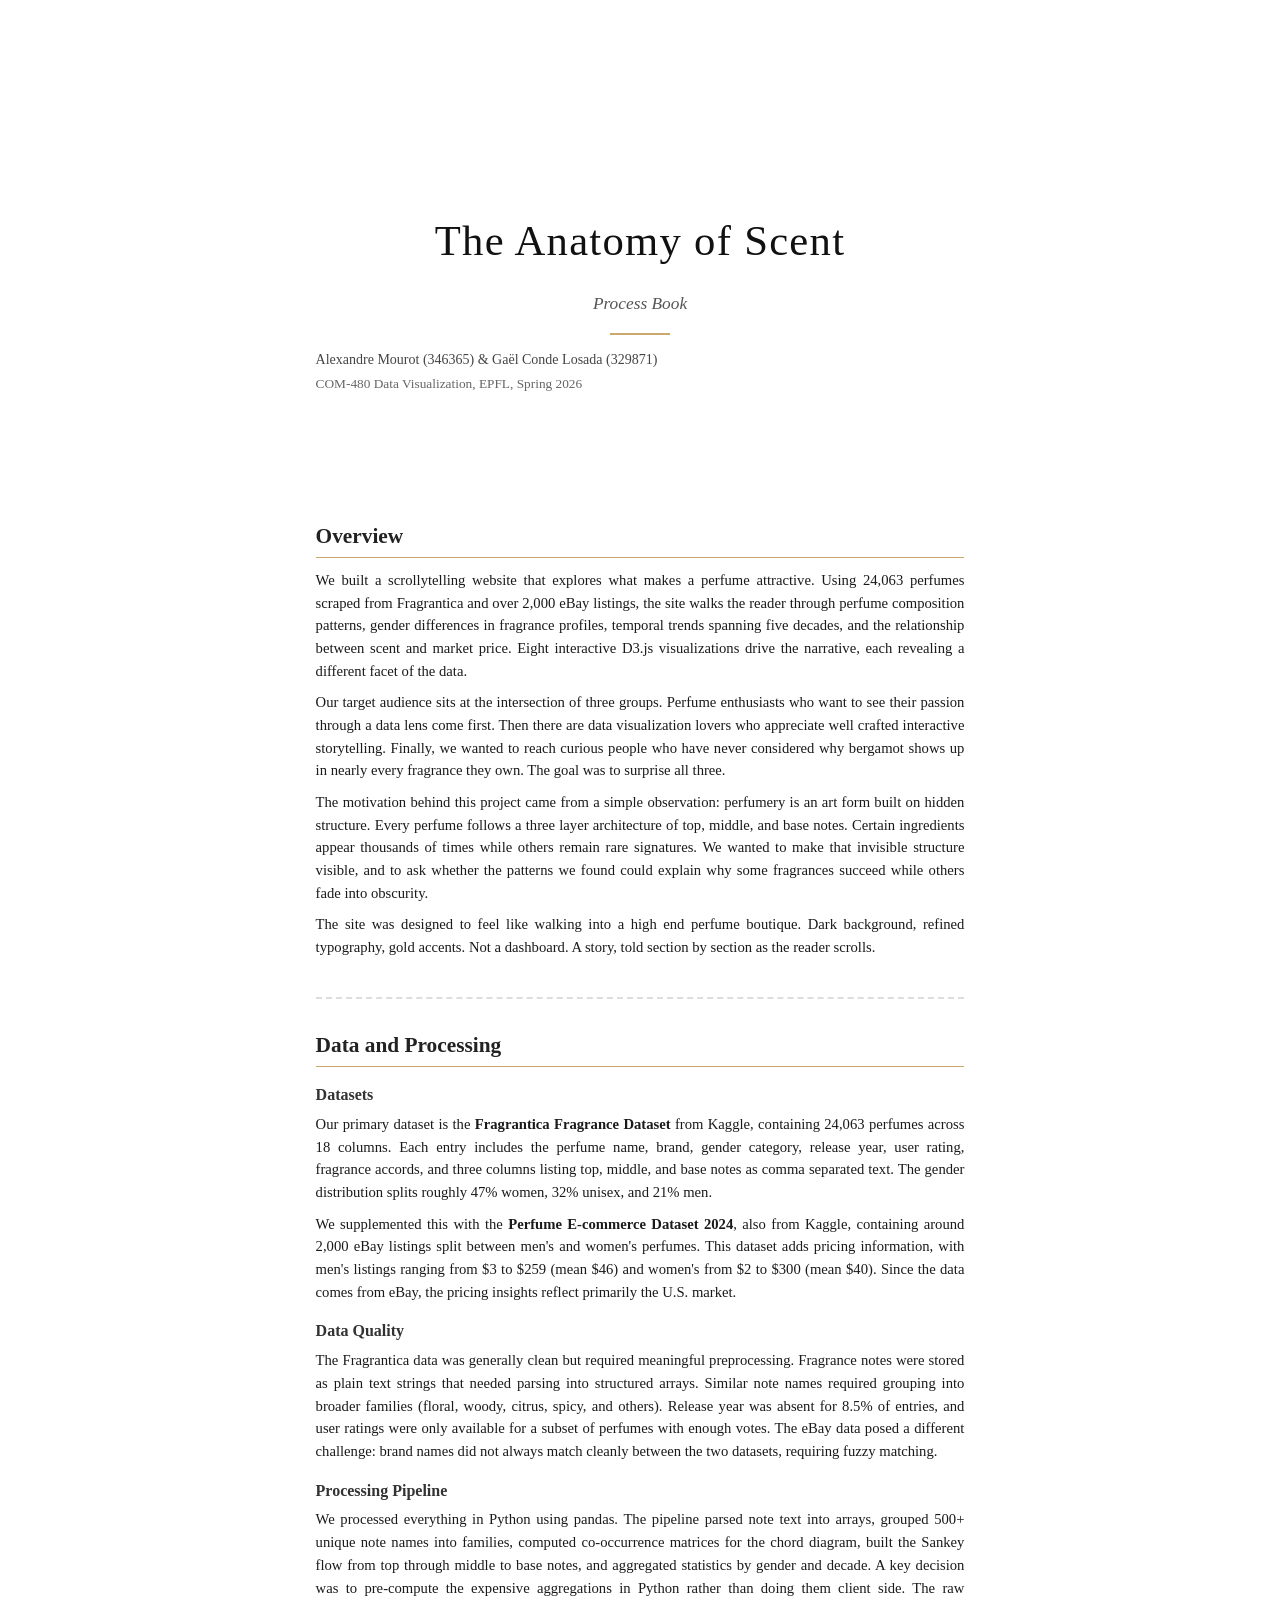
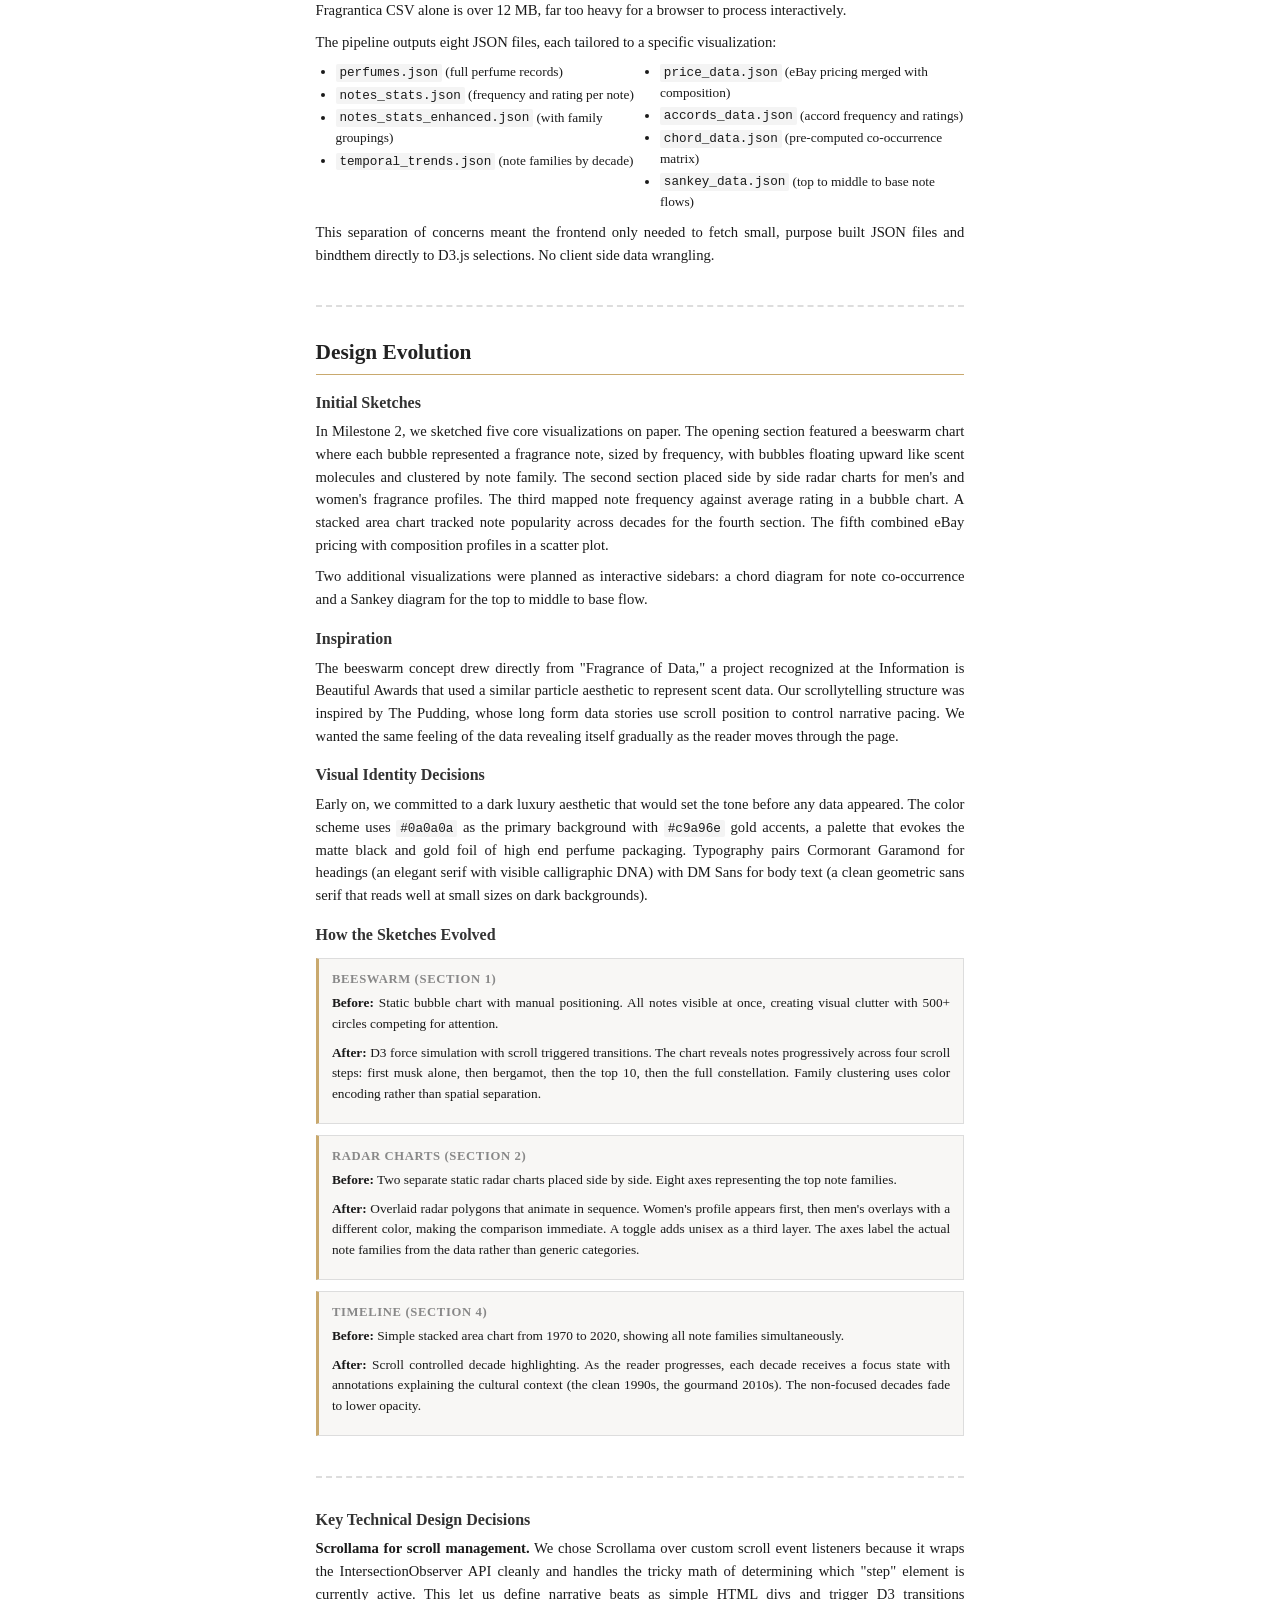
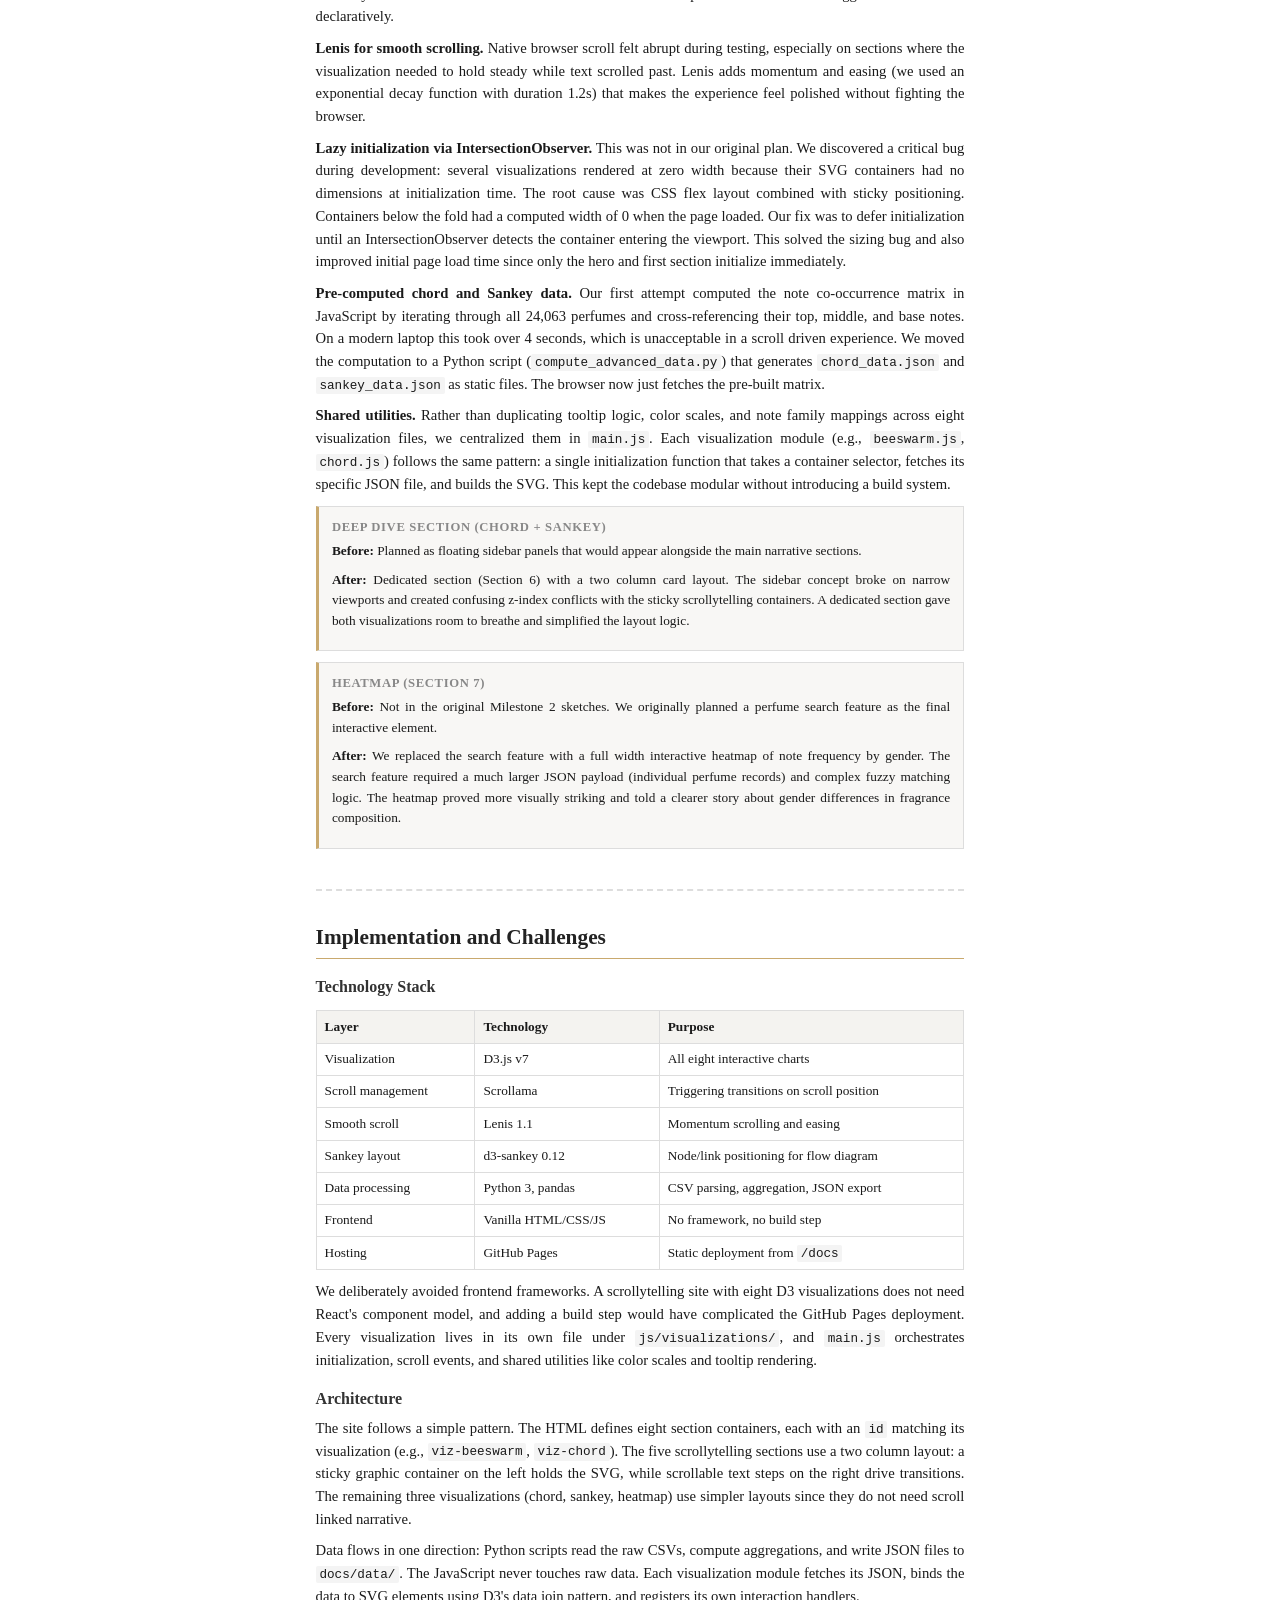
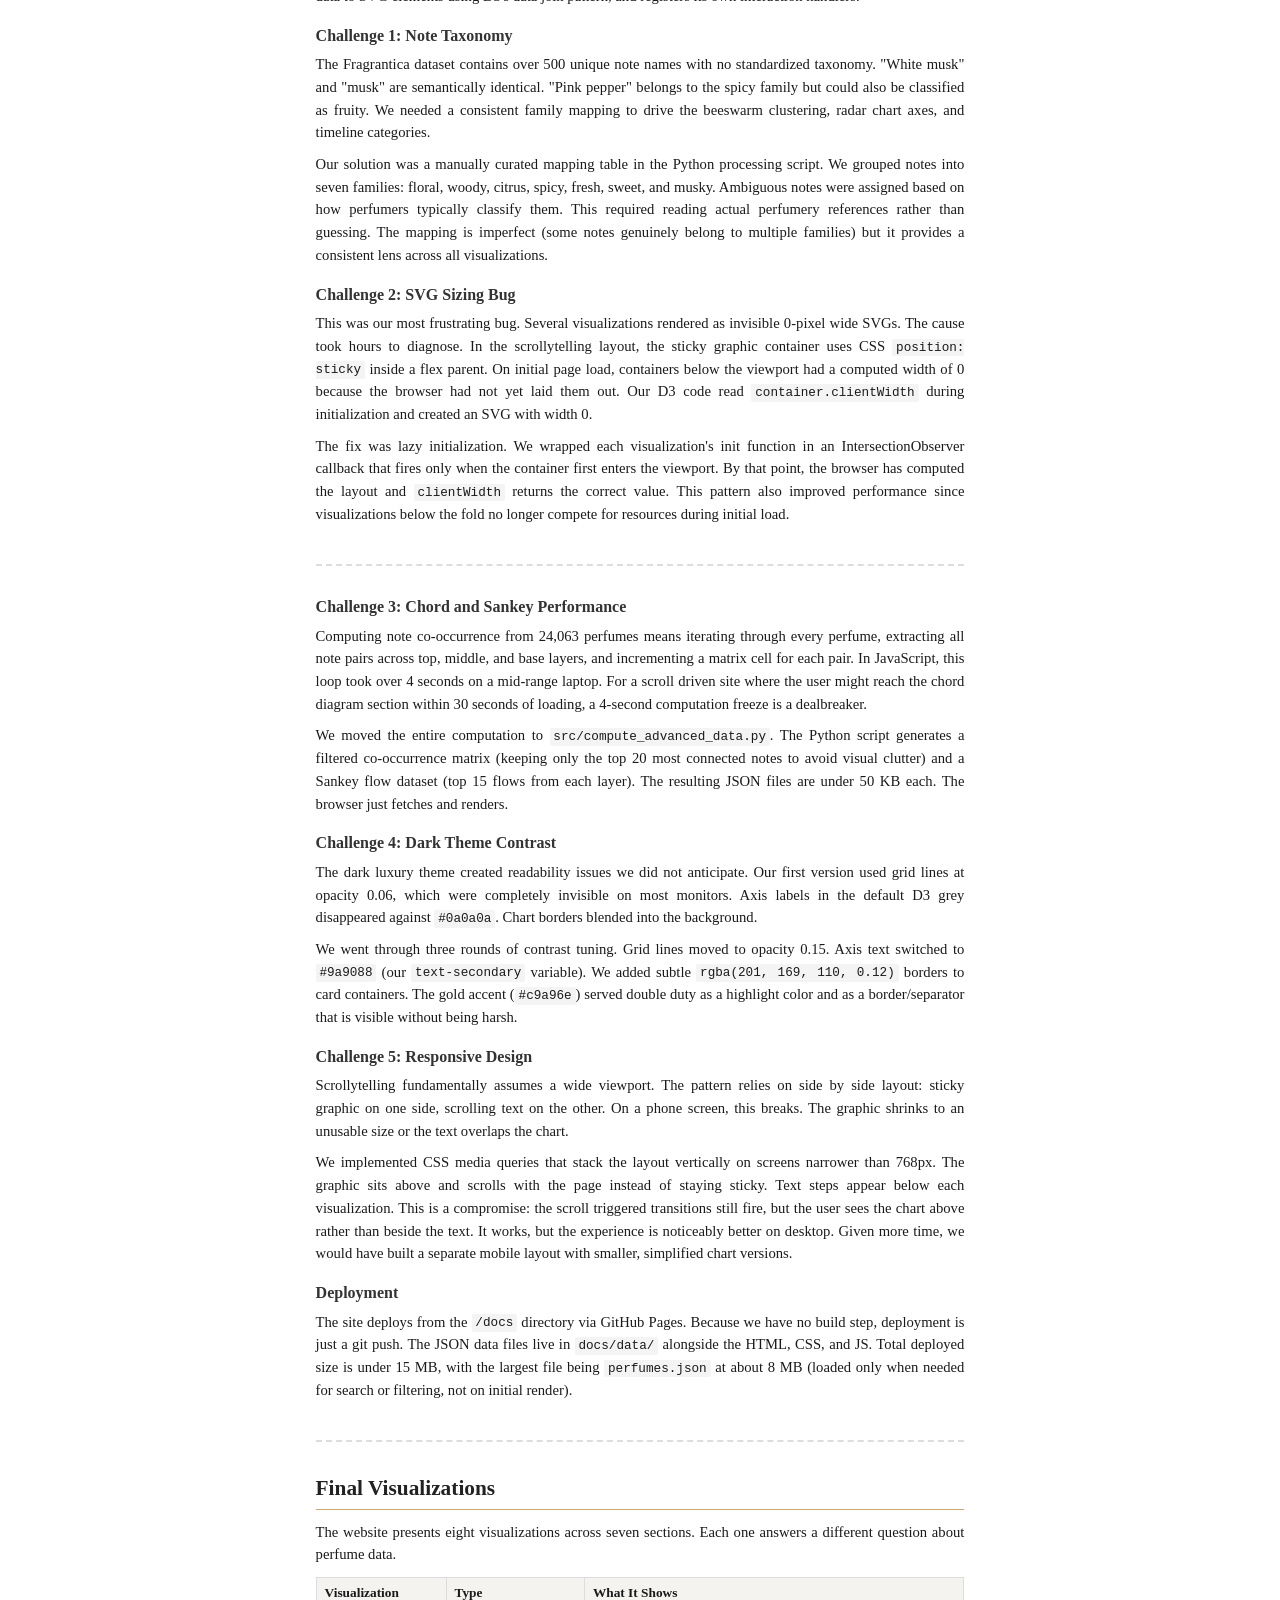
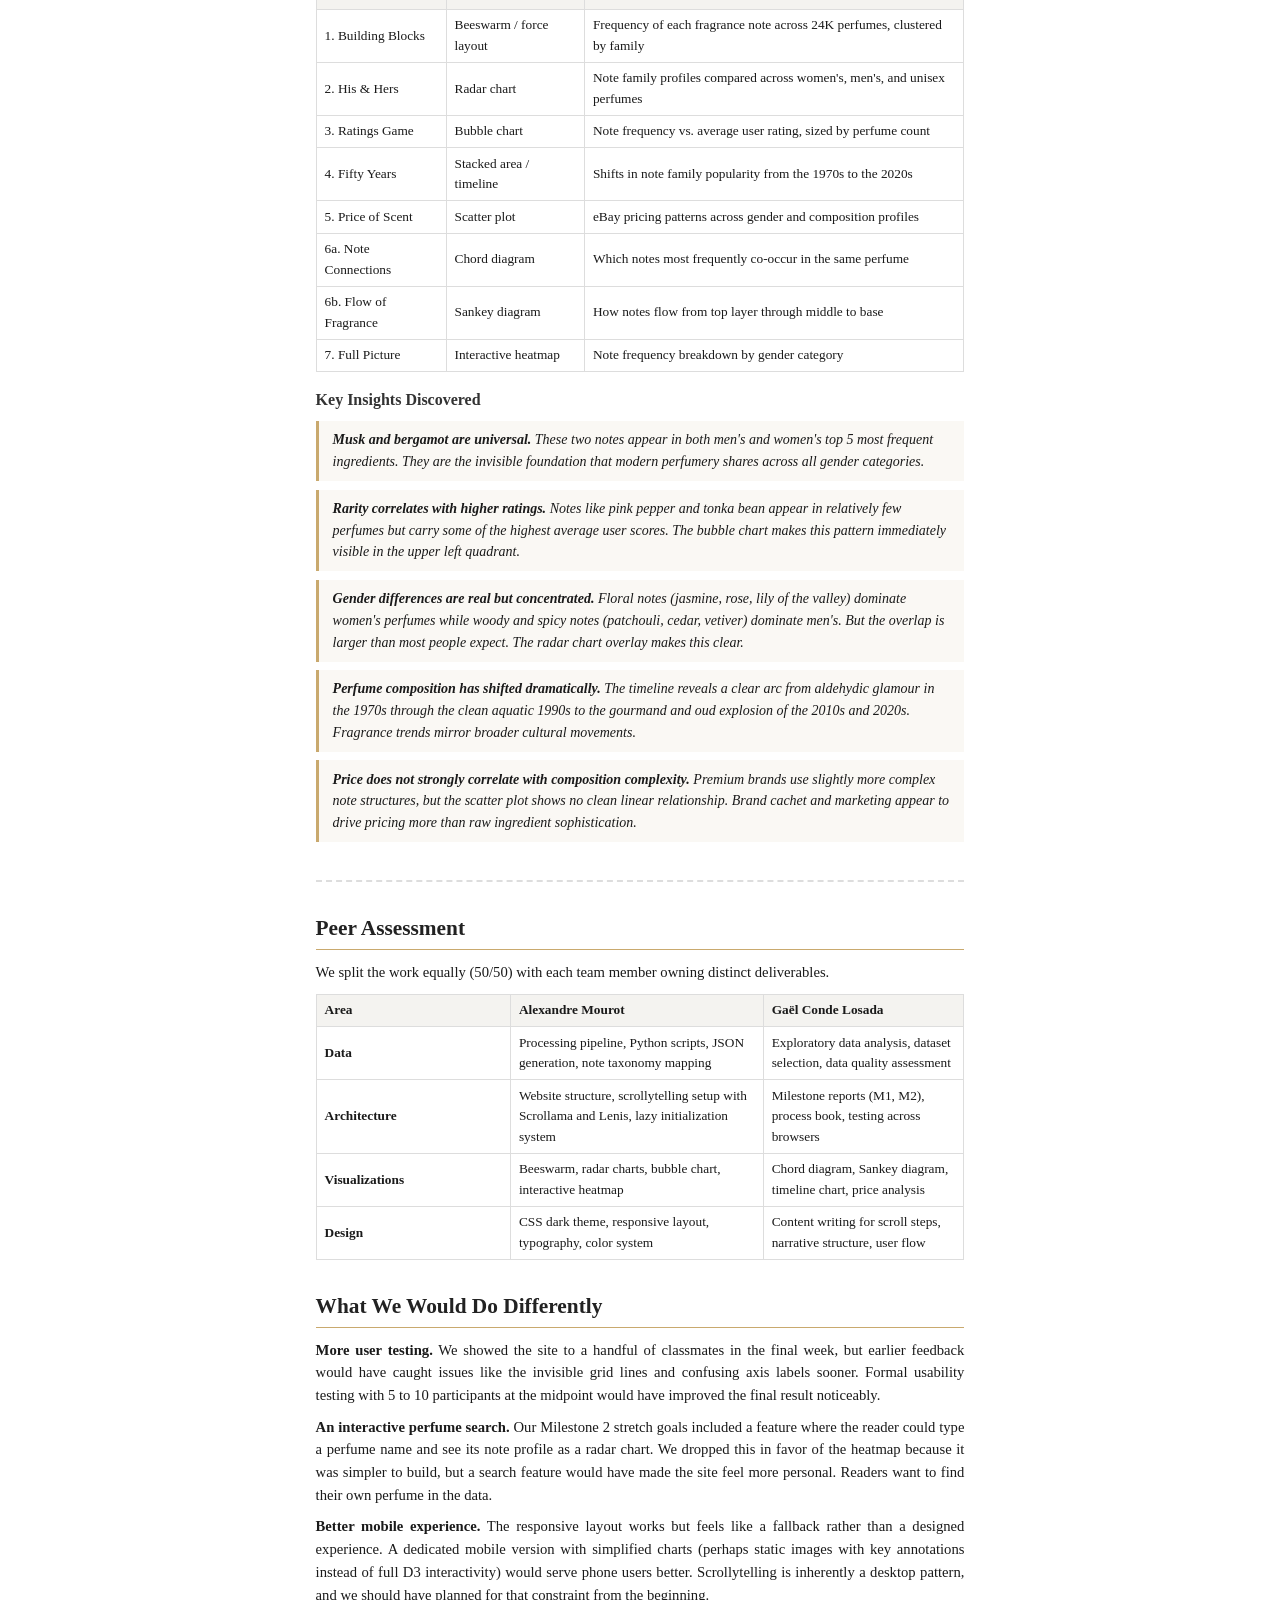
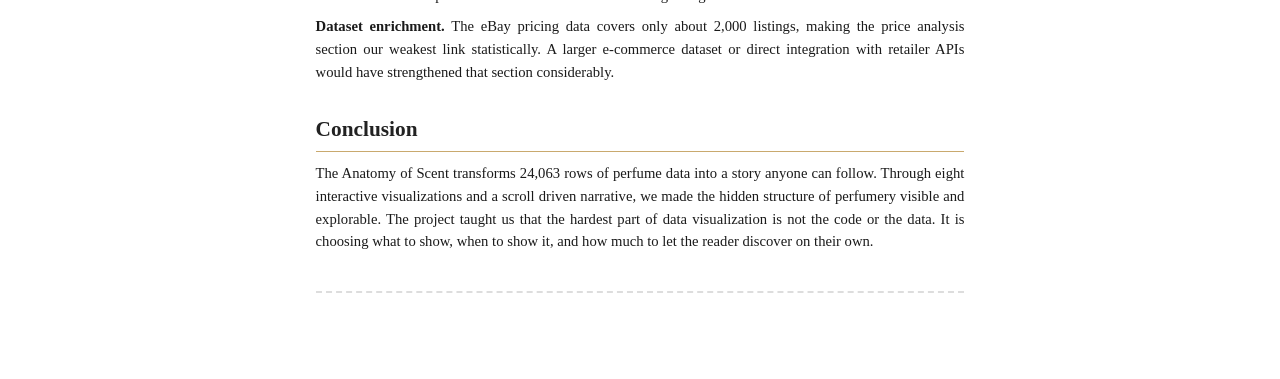
==== milestones/ProcessBook.html @ d07e7749 "feat(m3): add process book and security fixes Add 8-page process book (HTML + PDF) documenting the j" ====
<!DOCTYPE html>
<html lang="en">
<head>
  <meta charset="UTF-8">
  <meta name="viewport" content="width=device-width, initial-scale=1.0">
  <title>Process Book: The Anatomy of Scent</title>
  <style>
    /* ============================================
       PROCESS BOOK: Print-optimized styles
       A4 format, 8 pages max
       ============================================ */

    @page {
      size: A4;
      margin: 2cm 2.5cm;
      @bottom-center {
        content: counter(page);
        font-family: Georgia, 'Times New Roman', serif;
        font-size: 9pt;
        color: #666;
      }
    }

    * {
      margin: 0;
      padding: 0;
      box-sizing: border-box;
    }

    body {
      font-family: Georgia, 'Times New Roman', serif;
      font-size: 11pt;
      line-height: 1.55;
      color: #1a1a1a;
      background: #fff;
      max-width: 210mm;
      margin: 0 auto;
      padding: 2cm 2.5cm;
    }

    /* Page breaks */
    .page {
      page-break-after: always;
      min-height: 0;
    }

    .page:last-child {
      page-break-after: avoid;
    }

    /* Typography */
    h1 {
      font-size: 26pt;
      font-weight: 400;
      letter-spacing: 0.03em;
      margin-bottom: 0.2em;
      color: #111;
    }

    h2 {
      font-size: 16pt;
      font-weight: 600;
      margin-top: 1.4em;
      margin-bottom: 0.5em;
      color: #222;
      border-bottom: 1.5px solid #c9a96e;
      padding-bottom: 0.2em;
    }

    h3 {
      font-size: 12pt;
      font-weight: 600;
      margin-top: 1em;
      margin-bottom: 0.3em;
      color: #333;
    }

    p {
      margin-bottom: 0.6em;
      text-align: justify;
      hyphens: auto;
    }

    .subtitle {
      font-size: 13pt;
      font-style: italic;
      color: #555;
      margin-bottom: 0.3em;
    }

    .team-info {
      font-size: 10.5pt;
      color: #444;
      margin-bottom: 0.2em;
    }

    .course-info {
      font-size: 10pt;
      color: #666;
      margin-bottom: 1.5em;
    }

    /* Title page styling */
    .title-block {
      text-align: center;
      padding-top: 4cm;
      padding-bottom: 2cm;
    }

    .title-block h1 {
      font-size: 32pt;
      margin-bottom: 0.4em;
    }

    .title-separator {
      width: 60px;
      height: 2px;
      background: #c9a96e;
      margin: 1em auto;
    }

    /* Lists */
    ul, ol {
      margin-left: 1.5em;
      margin-bottom: 0.6em;
    }

    li {
      margin-bottom: 0.25em;
    }

    /* Code and technical terms */
    code {
      font-family: 'Courier New', Courier, monospace;
      font-size: 9.5pt;
      background: #f4f4f4;
      padding: 0.1em 0.3em;
      border-radius: 2px;
    }

    /* Sketch blocks (ASCII art descriptions) */
    .sketch-box {
      background: #f8f7f5;
      border: 1px solid #ddd;
      border-left: 3px solid #c9a96e;
      padding: 0.8em 1em;
      margin: 0.8em 0;
      font-size: 10pt;
    }

    .sketch-box .sketch-label {
      font-weight: 600;
      font-size: 9.5pt;
      text-transform: uppercase;
      letter-spacing: 0.05em;
      color: #888;
      margin-bottom: 0.3em;
    }

    /* Table */
    table {
      width: 100%;
      border-collapse: collapse;
      margin: 0.8em 0;
      font-size: 10pt;
    }

    th, td {
      border: 1px solid #ddd;
      padding: 0.4em 0.6em;
      text-align: left;
    }

    th {
      background: #f4f3f0;
      font-weight: 600;
    }

    /* Columns layout */
    .two-col {
      display: flex;
      gap: 1.5em;
    }

    .two-col > div {
      flex: 1;
    }

    /* Emphasis */
    strong {
      font-weight: 600;
    }

    em {
      font-style: italic;
    }

    /* Compact list for file names */
    .file-list {
      font-size: 10pt;
      columns: 2;
      column-gap: 1.5em;
    }

    .file-list li {
      margin-bottom: 0.15em;
    }

    /* Insight callout */
    .insight {
      background: #faf8f4;
      border-left: 3px solid #c9a96e;
      padding: 0.6em 1em;
      margin: 0.6em 0;
      font-size: 10.5pt;
      font-style: italic;
    }

    /* Assessment table */
    .assessment-table td:first-child {
      width: 30%;
      font-weight: 600;
    }

    /* Print-specific */
    @media print {
      body {
        padding: 0;
        font-size: 11pt;
      }

      .page {
        page-break-after: always;
      }

      .page:last-child {
        page-break-after: avoid;
      }

      h2 {
        page-break-after: avoid;
      }

      .sketch-box, table, .insight {
        page-break-inside: avoid;
      }
    }

    /* Screen-only: page separators */
    @media screen {
      .page {
        border-bottom: 2px dashed #ddd;
        padding-bottom: 2em;
        margin-bottom: 2em;
      }

      body {
        padding: 1.5cm 2cm;
        max-width: 800px;
      }
    }
  </style>
</head>
<body>

<!-- ==================== PAGE 1: OVERVIEW ==================== -->
<div class="page">
  <div class="title-block">
    <h1>The Anatomy of Scent</h1>
    <div class="subtitle">Process Book</div>
    <div class="title-separator"></div>
    <p class="team-info">Alexandre Mourot (346365) &amp; Ga&euml;l Conde Losada (329871)</p>
    <p class="course-info">COM-480 Data Visualization, EPFL, Spring 2026</p>
  </div>

  <h2>Overview</h2>

  <p>
    We built a scrollytelling website that explores what makes a perfume attractive. Using 24,063 perfumes scraped from Fragrantica and over 2,000 eBay listings, the site walks the reader through perfume composition patterns, gender differences in fragrance profiles, temporal trends spanning five decades, and the relationship between scent and market price. Eight interactive D3.js visualizations drive the narrative, each revealing a different facet of the data.
  </p>

  <p>
    Our target audience sits at the intersection of three groups. Perfume enthusiasts who want to see their passion through a data lens come first. Then there are data visualization lovers who appreciate well crafted interactive storytelling. Finally, we wanted to reach curious people who have never considered why bergamot shows up in nearly every fragrance they own. The goal was to surprise all three.
  </p>

  <p>
    The motivation behind this project came from a simple observation: perfumery is an art form built on hidden structure. Every perfume follows a three layer architecture of top, middle, and base notes. Certain ingredients appear thousands of times while others remain rare signatures. We wanted to make that invisible structure visible, and to ask whether the patterns we found could explain why some fragrances succeed while others fade into obscurity.
  </p>

  <p>
    The site was designed to feel like walking into a high end perfume boutique. Dark background, refined typography, gold accents. Not a dashboard. A story, told section by section as the reader scrolls.
  </p>
</div>


<!-- ==================== PAGE 2: DATA AND PROCESSING ==================== -->
<div class="page">
  <h2>Data and Processing</h2>

  <h3>Datasets</h3>

  <p>
    Our primary dataset is the <strong>Fragrantica Fragrance Dataset</strong> from Kaggle, containing 24,063 perfumes across 18 columns. Each entry includes the perfume name, brand, gender category, release year, user rating, fragrance accords, and three columns listing top, middle, and base notes as comma separated text. The gender distribution splits roughly 47% women, 32% unisex, and 21% men.
  </p>

  <p>
    We supplemented this with the <strong>Perfume E-commerce Dataset 2024</strong>, also from Kaggle, containing around 2,000 eBay listings split between men's and women's perfumes. This dataset adds pricing information, with men's listings ranging from $3 to $259 (mean $46) and women's from $2 to $300 (mean $40). Since the data comes from eBay, the pricing insights reflect primarily the U.S. market.
  </p>

  <h3>Data Quality</h3>

  <p>
    The Fragrantica data was generally clean but required meaningful preprocessing. Fragrance notes were stored as plain text strings that needed parsing into structured arrays. Similar note names required grouping into broader families (floral, woody, citrus, spicy, and others). Release year was absent for 8.5% of entries, and user ratings were only available for a subset of perfumes with enough votes. The eBay data posed a different challenge: brand names did not always match cleanly between the two datasets, requiring fuzzy matching.
  </p>

  <h3>Processing Pipeline</h3>

  <p>
    We processed everything in Python using pandas. The pipeline parsed note text into arrays, grouped 500+ unique note names into families, computed co-occurrence matrices for the chord diagram, built the Sankey flow from top through middle to base notes, and aggregated statistics by gender and decade. A key decision was to pre-compute the expensive aggregations in Python rather than doing them client side. The raw Fragrantica CSV alone is over 12 MB, far too heavy for a browser to process interactively.
  </p>

  <p>The pipeline outputs eight JSON files, each tailored to a specific visualization:</p>

  <ul class="file-list">
    <li><code>perfumes.json</code> (full perfume records)</li>
    <li><code>notes_stats.json</code> (frequency and rating per note)</li>
    <li><code>notes_stats_enhanced.json</code> (with family groupings)</li>
    <li><code>temporal_trends.json</code> (note families by decade)</li>
    <li><code>price_data.json</code> (eBay pricing merged with composition)</li>
    <li><code>accords_data.json</code> (accord frequency and ratings)</li>
    <li><code>chord_data.json</code> (pre-computed co-occurrence matrix)</li>
    <li><code>sankey_data.json</code> (top to middle to base note flows)</li>
  </ul>

  <p>
    This separation of concerns meant the frontend only needed to fetch small, purpose built JSON files and bindthem directly to D3.js selections. No client side data wrangling.
  </p>
</div>


<!-- ==================== PAGES 3-4: DESIGN EVOLUTION ==================== -->
<div class="page">
  <h2>Design Evolution</h2>

  <h3>Initial Sketches</h3>

  <p>
    In Milestone 2, we sketched five core visualizations on paper. The opening section featured a beeswarm chart where each bubble represented a fragrance note, sized by frequency, with bubbles floating upward like scent molecules and clustered by note family. The second section placed side by side radar charts for men's and women's fragrance profiles. The third mapped note frequency against average rating in a bubble chart. A stacked area chart tracked note popularity across decades for the fourth section. The fifth combined eBay pricing with composition profiles in a scatter plot.
  </p>

  <p>
    Two additional visualizations were planned as interactive sidebars: a chord diagram for note co-occurrence and a Sankey diagram for the top to middle to base flow.
  </p>

  <h3>Inspiration</h3>

  <p>
    The beeswarm concept drew directly from "Fragrance of Data," a project recognized at the Information is Beautiful Awards that used a similar particle aesthetic to represent scent data. Our scrollytelling structure was inspired by The Pudding, whose long form data stories use scroll position to control narrative pacing. We wanted the same feeling of the data revealing itself gradually as the reader moves through the page.
  </p>

  <h3>Visual Identity Decisions</h3>

  <p>
    Early on, we committed to a dark luxury aesthetic that would set the tone before any data appeared. The color scheme uses <code>#0a0a0a</code> as the primary background with <code>#c9a96e</code> gold accents, a palette that evokes the matte black and gold foil of high end perfume packaging. Typography pairs Cormorant Garamond for headings (an elegant serif with visible calligraphic DNA) with DM Sans for body text (a clean geometric sans serif that reads well at small sizes on dark backgrounds).
  </p>

  <h3>How the Sketches Evolved</h3>

  <div class="sketch-box">
    <div class="sketch-label">Beeswarm (Section 1)</div>
    <p><strong>Before:</strong> Static bubble chart with manual positioning. All notes visible at once, creating visual clutter with 500+ circles competing for attention.</p>
    <p><strong>After:</strong> D3 force simulation with scroll triggered transitions. The chart reveals notes progressively across four scroll steps: first musk alone, then bergamot, then the top 10, then the full constellation. Family clustering uses color encoding rather than spatial separation.</p>
  </div>

  <div class="sketch-box">
    <div class="sketch-label">Radar Charts (Section 2)</div>
    <p><strong>Before:</strong> Two separate static radar charts placed side by side. Eight axes representing the top note families.</p>
    <p><strong>After:</strong> Overlaid radar polygons that animate in sequence. Women's profile appears first, then men's overlays with a different color, making the comparison immediate. A toggle adds unisex as a third layer. The axes label the actual note families from the data rather than generic categories.</p>
  </div>

  <div class="sketch-box">
    <div class="sketch-label">Timeline (Section 4)</div>
    <p><strong>Before:</strong> Simple stacked area chart from 1970 to 2020, showing all note families simultaneously.</p>
    <p><strong>After:</strong> Scroll controlled decade highlighting. As the reader progresses, each decade receives a focus state with annotations explaining the cultural context (the clean 1990s, the gourmand 2010s). The non-focused decades fade to lower opacity.</p>
  </div>
</div>

<div class="page">
  <h3>Key Technical Design Decisions</h3>

  <p>
    <strong>Scrollama for scroll management.</strong> We chose Scrollama over custom scroll event listeners because it wraps the IntersectionObserver API cleanly and handles the tricky math of determining which "step" element is currently active. This let us define narrative beats as simple HTML divs and trigger D3 transitions declaratively.
  </p>

  <p>
    <strong>Lenis for smooth scrolling.</strong> Native browser scroll felt abrupt during testing, especially on sections where the visualization needed to hold steady while text scrolled past. Lenis adds momentum and easing (we used an exponential decay function with duration 1.2s) that makes the experience feel polished without fighting the browser.
  </p>

  <p>
    <strong>Lazy initialization via IntersectionObserver.</strong> This was not in our original plan. We discovered a critical bug during development: several visualizations rendered at zero width because their SVG containers had no dimensions at initialization time. The root cause was CSS flex layout combined with sticky positioning. Containers below the fold had a computed width of 0 when the page loaded. Our fix was to defer initialization until an IntersectionObserver detects the container entering the viewport. This solved the sizing bug and also improved initial page load time since only the hero and first section initialize immediately.
  </p>

  <p>
    <strong>Pre-computed chord and Sankey data.</strong> Our first attempt computed the note co-occurrence matrix in JavaScript by iterating through all 24,063 perfumes and cross-referencing their top, middle, and base notes. On a modern laptop this took over 4 seconds, which is unacceptable in a scroll driven experience. We moved the computation to a Python script (<code>compute_advanced_data.py</code>) that generates <code>chord_data.json</code> and <code>sankey_data.json</code> as static files. The browser now just fetches the pre-built matrix.
  </p>

  <p>
    <strong>Shared utilities.</strong> Rather than duplicating tooltip logic, color scales, and note family mappings across eight visualization files, we centralized them in <code>main.js</code>. Each visualization module (e.g., <code>beeswarm.js</code>, <code>chord.js</code>) follows the same pattern: a single initialization function that takes a container selector, fetches its specific JSON file, and builds the SVG. This kept the codebase modular without introducing a build system.
  </p>

  <div class="sketch-box">
    <div class="sketch-label">Deep Dive Section (Chord + Sankey)</div>
    <p><strong>Before:</strong> Planned as floating sidebar panels that would appear alongside the main narrative sections.</p>
    <p><strong>After:</strong> Dedicated section (Section 6) with a two column card layout. The sidebar concept broke on narrow viewports and created confusing z-index conflicts with the sticky scrollytelling containers. A dedicated section gave both visualizations room to breathe and simplified the layout logic.</p>
  </div>

  <div class="sketch-box">
    <div class="sketch-label">Heatmap (Section 7)</div>
    <p><strong>Before:</strong> Not in the original Milestone 2 sketches. We originally planned a perfume search feature as the final interactive element.</p>
    <p><strong>After:</strong> We replaced the search feature with a full width interactive heatmap of note frequency by gender. The search feature required a much larger JSON payload (individual perfume records) and complex fuzzy matching logic. The heatmap proved more visually striking and told a clearer story about gender differences in fragrance composition.</p>
  </div>
</div>


<!-- ==================== PAGES 5-6: IMPLEMENTATION ==================== -->
<div class="page">
  <h2>Implementation and Challenges</h2>

  <h3>Technology Stack</h3>

  <table>
    <tr>
      <th>Layer</th>
      <th>Technology</th>
      <th>Purpose</th>
    </tr>
    <tr>
      <td>Visualization</td>
      <td>D3.js v7</td>
      <td>All eight interactive charts</td>
    </tr>
    <tr>
      <td>Scroll management</td>
      <td>Scrollama</td>
      <td>Triggering transitions on scroll position</td>
    </tr>
    <tr>
      <td>Smooth scroll</td>
      <td>Lenis 1.1</td>
      <td>Momentum scrolling and easing</td>
    </tr>
    <tr>
      <td>Sankey layout</td>
      <td>d3-sankey 0.12</td>
      <td>Node/link positioning for flow diagram</td>
    </tr>
    <tr>
      <td>Data processing</td>
      <td>Python 3, pandas</td>
      <td>CSV parsing, aggregation, JSON export</td>
    </tr>
    <tr>
      <td>Frontend</td>
      <td>Vanilla HTML/CSS/JS</td>
      <td>No framework, no build step</td>
    </tr>
    <tr>
      <td>Hosting</td>
      <td>GitHub Pages</td>
      <td>Static deployment from <code>/docs</code></td>
    </tr>
  </table>

  <p>
    We deliberately avoided frontend frameworks. A scrollytelling site with eight D3 visualizations does not need React's component model, and adding a build step would have complicated the GitHub Pages deployment. Every visualization lives in its own file under <code>js/visualizations/</code>, and <code>main.js</code> orchestrates initialization, scroll events, and shared utilities like color scales and tooltip rendering.
  </p>

  <h3>Architecture</h3>

  <p>
    The site follows a simple pattern. The HTML defines eight section containers, each with an <code>id</code> matching its visualization (e.g., <code>viz-beeswarm</code>, <code>viz-chord</code>). The five scrollytelling sections use a two column layout: a sticky graphic container on the left holds the SVG, while scrollable text steps on the right drive transitions. The remaining three visualizations (chord, sankey, heatmap) use simpler layouts since they do not need scroll linked narrative.
  </p>

  <p>
    Data flows in one direction: Python scripts read the raw CSVs, compute aggregations, and write JSON files to <code>docs/data/</code>. The JavaScript never touches raw data. Each visualization module fetches its JSON, binds the data to SVG elements using D3's data join pattern, and registers its own interaction handlers.
  </p>

  <h3>Challenge 1: Note Taxonomy</h3>

  <p>
    The Fragrantica dataset contains over 500 unique note names with no standardized taxonomy. "White musk" and "musk" are semantically identical. "Pink pepper" belongs to the spicy family but could also be classified as fruity. We needed a consistent family mapping to drive the beeswarm clustering, radar chart axes, and timeline categories.
  </p>

  <p>
    Our solution was a manually curated mapping table in the Python processing script. We grouped notes into seven families: floral, woody, citrus, spicy, fresh, sweet, and musky. Ambiguous notes were assigned based on how perfumers typically classify them. This required reading actual perfumery references rather than guessing. The mapping is imperfect (some notes genuinely belong to multiple families) but it provides a consistent lens across all visualizations.
  </p>

  <h3>Challenge 2: SVG Sizing Bug</h3>

  <p>
    This was our most frustrating bug. Several visualizations rendered as invisible 0-pixel wide SVGs. The cause took hours to diagnose. In the scrollytelling layout, the sticky graphic container uses CSS <code>position: sticky</code> inside a flex parent. On initial page load, containers below the viewport had a computed width of 0 because the browser had not yet laid them out. Our D3 code read <code>container.clientWidth</code> during initialization and created an SVG with width 0.
  </p>

  <p>
    The fix was lazy initialization. We wrapped each visualization's init function in an IntersectionObserver callback that fires only when the container first enters the viewport. By that point, the browser has computed the layout and <code>clientWidth</code> returns the correct value. This pattern also improved performance since visualizations below the fold no longer compete for resources during initial load.
  </p>
</div>

<div class="page">
  <h3>Challenge 3: Chord and Sankey Performance</h3>

  <p>
    Computing note co-occurrence from 24,063 perfumes means iterating through every perfume, extracting all note pairs across top, middle, and base layers, and incrementing a matrix cell for each pair. In JavaScript, this loop took over 4 seconds on a mid-range laptop. For a scroll driven site where the user might reach the chord diagram section within 30 seconds of loading, a 4-second computation freeze is a dealbreaker.
  </p>

  <p>
    We moved the entire computation to <code>src/compute_advanced_data.py</code>. The Python script generates a filtered co-occurrence matrix (keeping only the top 20 most connected notes to avoid visual clutter) and a Sankey flow dataset (top 15 flows from each layer). The resulting JSON files are under 50 KB each. The browser just fetches and renders.
  </p>

  <h3>Challenge 4: Dark Theme Contrast</h3>

  <p>
    The dark luxury theme created readability issues we did not anticipate. Our first version used grid lines at opacity 0.06, which were completely invisible on most monitors. Axis labels in the default D3 grey disappeared against <code>#0a0a0a</code>. Chart borders blended into the background.
  </p>

  <p>
    We went through three rounds of contrast tuning. Grid lines moved to opacity 0.15. Axis text switched to <code>#9a9088</code> (our <code>text-secondary</code> variable). We added subtle <code>rgba(201, 169, 110, 0.12)</code> borders to card containers. The gold accent (<code>#c9a96e</code>) served double duty as a highlight color and as a border/separator that is visible without being harsh.
  </p>

  <h3>Challenge 5: Responsive Design</h3>

  <p>
    Scrollytelling fundamentally assumes a wide viewport. The pattern relies on side by side layout: sticky graphic on one side, scrolling text on the other. On a phone screen, this breaks. The graphic shrinks to an unusable size or the text overlaps the chart.
  </p>

  <p>
    We implemented CSS media queries that stack the layout vertically on screens narrower than 768px. The graphic sits above and scrolls with the page instead of staying sticky. Text steps appear below each visualization. This is a compromise: the scroll triggered transitions still fire, but the user sees the chart above rather than beside the text. It works, but the experience is noticeably better on desktop. Given more time, we would have built a separate mobile layout with smaller, simplified chart versions.
  </p>

  <h3>Deployment</h3>

  <p>
    The site deploys from the <code>/docs</code> directory via GitHub Pages. Because we have no build step, deployment is just a git push. The JSON data files live in <code>docs/data/</code> alongside the HTML, CSS, and JS. Total deployed size is under 15 MB, with the largest file being <code>perfumes.json</code> at about 8 MB (loaded only when needed for search or filtering, not on initial render).
  </p>
</div>


<!-- ==================== PAGE 7: FINAL VISUALIZATIONS ==================== -->
<div class="page">
  <h2>Final Visualizations</h2>

  <p>The website presents eight visualizations across seven sections. Each one answers a different question about perfume data.</p>

  <table>
    <tr>
      <th>Visualization</th>
      <th>Type</th>
      <th>What It Shows</th>
    </tr>
    <tr>
      <td>1. Building Blocks</td>
      <td>Beeswarm / force layout</td>
      <td>Frequency of each fragrance note across 24K perfumes, clustered by family</td>
    </tr>
    <tr>
      <td>2. His &amp; Hers</td>
      <td>Radar chart</td>
      <td>Note family profiles compared across women's, men's, and unisex perfumes</td>
    </tr>
    <tr>
      <td>3. Ratings Game</td>
      <td>Bubble chart</td>
      <td>Note frequency vs. average user rating, sized by perfume count</td>
    </tr>
    <tr>
      <td>4. Fifty Years</td>
      <td>Stacked area / timeline</td>
      <td>Shifts in note family popularity from the 1970s to the 2020s</td>
    </tr>
    <tr>
      <td>5. Price of Scent</td>
      <td>Scatter plot</td>
      <td>eBay pricing patterns across gender and composition profiles</td>
    </tr>
    <tr>
      <td>6a. Note Connections</td>
      <td>Chord diagram</td>
      <td>Which notes most frequently co-occur in the same perfume</td>
    </tr>
    <tr>
      <td>6b. Flow of Fragrance</td>
      <td>Sankey diagram</td>
      <td>How notes flow from top layer through middle to base</td>
    </tr>
    <tr>
      <td>7. Full Picture</td>
      <td>Interactive heatmap</td>
      <td>Note frequency breakdown by gender category</td>
    </tr>
  </table>

  <h3>Key Insights Discovered</h3>

  <div class="insight">
    <strong>Musk and bergamot are universal.</strong> These two notes appear in both men's and women's top 5 most frequent ingredients. They are the invisible foundation that modern perfumery shares across all gender categories.
  </div>

  <div class="insight">
    <strong>Rarity correlates with higher ratings.</strong> Notes like pink pepper and tonka bean appear in relatively few perfumes but carry some of the highest average user scores. The bubble chart makes this pattern immediately visible in the upper left quadrant.
  </div>

  <div class="insight">
    <strong>Gender differences are real but concentrated.</strong> Floral notes (jasmine, rose, lily of the valley) dominate women's perfumes while woody and spicy notes (patchouli, cedar, vetiver) dominate men's. But the overlap is larger than most people expect. The radar chart overlay makes this clear.
  </div>

  <div class="insight">
    <strong>Perfume composition has shifted dramatically.</strong> The timeline reveals a clear arc from aldehydic glamour in the 1970s through the clean aquatic 1990s to the gourmand and oud explosion of the 2010s and 2020s. Fragrance trends mirror broader cultural movements.
  </div>

  <div class="insight">
    <strong>Price does not strongly correlate with composition complexity.</strong> Premium brands use slightly more complex note structures, but the scatter plot shows no clean linear relationship. Brand cachet and marketing appear to drive pricing more than raw ingredient sophistication.
  </div>
</div>


<!-- ==================== PAGE 8: PEER ASSESSMENT AND CONCLUSION ==================== -->
<div class="page">
  <h2>Peer Assessment</h2>

  <p>We split the work equally (50/50) with each team member owning distinct deliverables.</p>

  <table class="assessment-table">
    <tr>
      <th>Area</th>
      <th>Alexandre Mourot</th>
      <th>Ga&euml;l Conde Losada</th>
    </tr>
    <tr>
      <td>Data</td>
      <td>Processing pipeline, Python scripts, JSON generation, note taxonomy mapping</td>
      <td>Exploratory data analysis, dataset selection, data quality assessment</td>
    </tr>
    <tr>
      <td>Architecture</td>
      <td>Website structure, scrollytelling setup with Scrollama and Lenis, lazy initialization system</td>
      <td>Milestone reports (M1, M2), process book, testing across browsers</td>
    </tr>
    <tr>
      <td>Visualizations</td>
      <td>Beeswarm, radar charts, bubble chart, interactive heatmap</td>
      <td>Chord diagram, Sankey diagram, timeline chart, price analysis</td>
    </tr>
    <tr>
      <td>Design</td>
      <td>CSS dark theme, responsive layout, typography, color system</td>
      <td>Content writing for scroll steps, narrative structure, user flow</td>
    </tr>
  </table>

  <h2>What We Would Do Differently</h2>

  <p>
    <strong>More user testing.</strong> We showed the site to a handful of classmates in the final week, but earlier feedback would have caught issues like the invisible grid lines and confusing axis labels sooner. Formal usability testing with 5 to 10 participants at the midpoint would have improved the final result noticeably.
  </p>

  <p>
    <strong>An interactive perfume search.</strong> Our Milestone 2 stretch goals included a feature where the reader could type a perfume name and see its note profile as a radar chart. We dropped this in favor of the heatmap because it was simpler to build, but a search feature would have made the site feel more personal. Readers want to find their own perfume in the data.
  </p>

  <p>
    <strong>Better mobile experience.</strong> The responsive layout works but feels like a fallback rather than a designed experience. A dedicated mobile version with simplified charts (perhaps static images with key annotations instead of full D3 interactivity) would serve phone users better. Scrollytelling is inherently a desktop pattern, and we should have planned for that constraint from the beginning.
  </p>

  <p>
    <strong>Dataset enrichment.</strong> The eBay pricing data covers only about 2,000 listings, making the price analysis section our weakest link statistically. A larger e-commerce dataset or direct integration with retailer APIs would have strengthened that section considerably.
  </p>

  <h2>Conclusion</h2>

  <p>
    The Anatomy of Scent transforms 24,063 rows of perfume data into a story anyone can follow. Through eight interactive visualizations and a scroll driven narrative, we made the hidden structure of perfumery visible and explorable. The project taught us that the hardest part of data visualization is not the code or the data. It is choosing what to show, when to show it, and how much to let the reader discover on their own.
  </p>
</div>

</body>
</html>
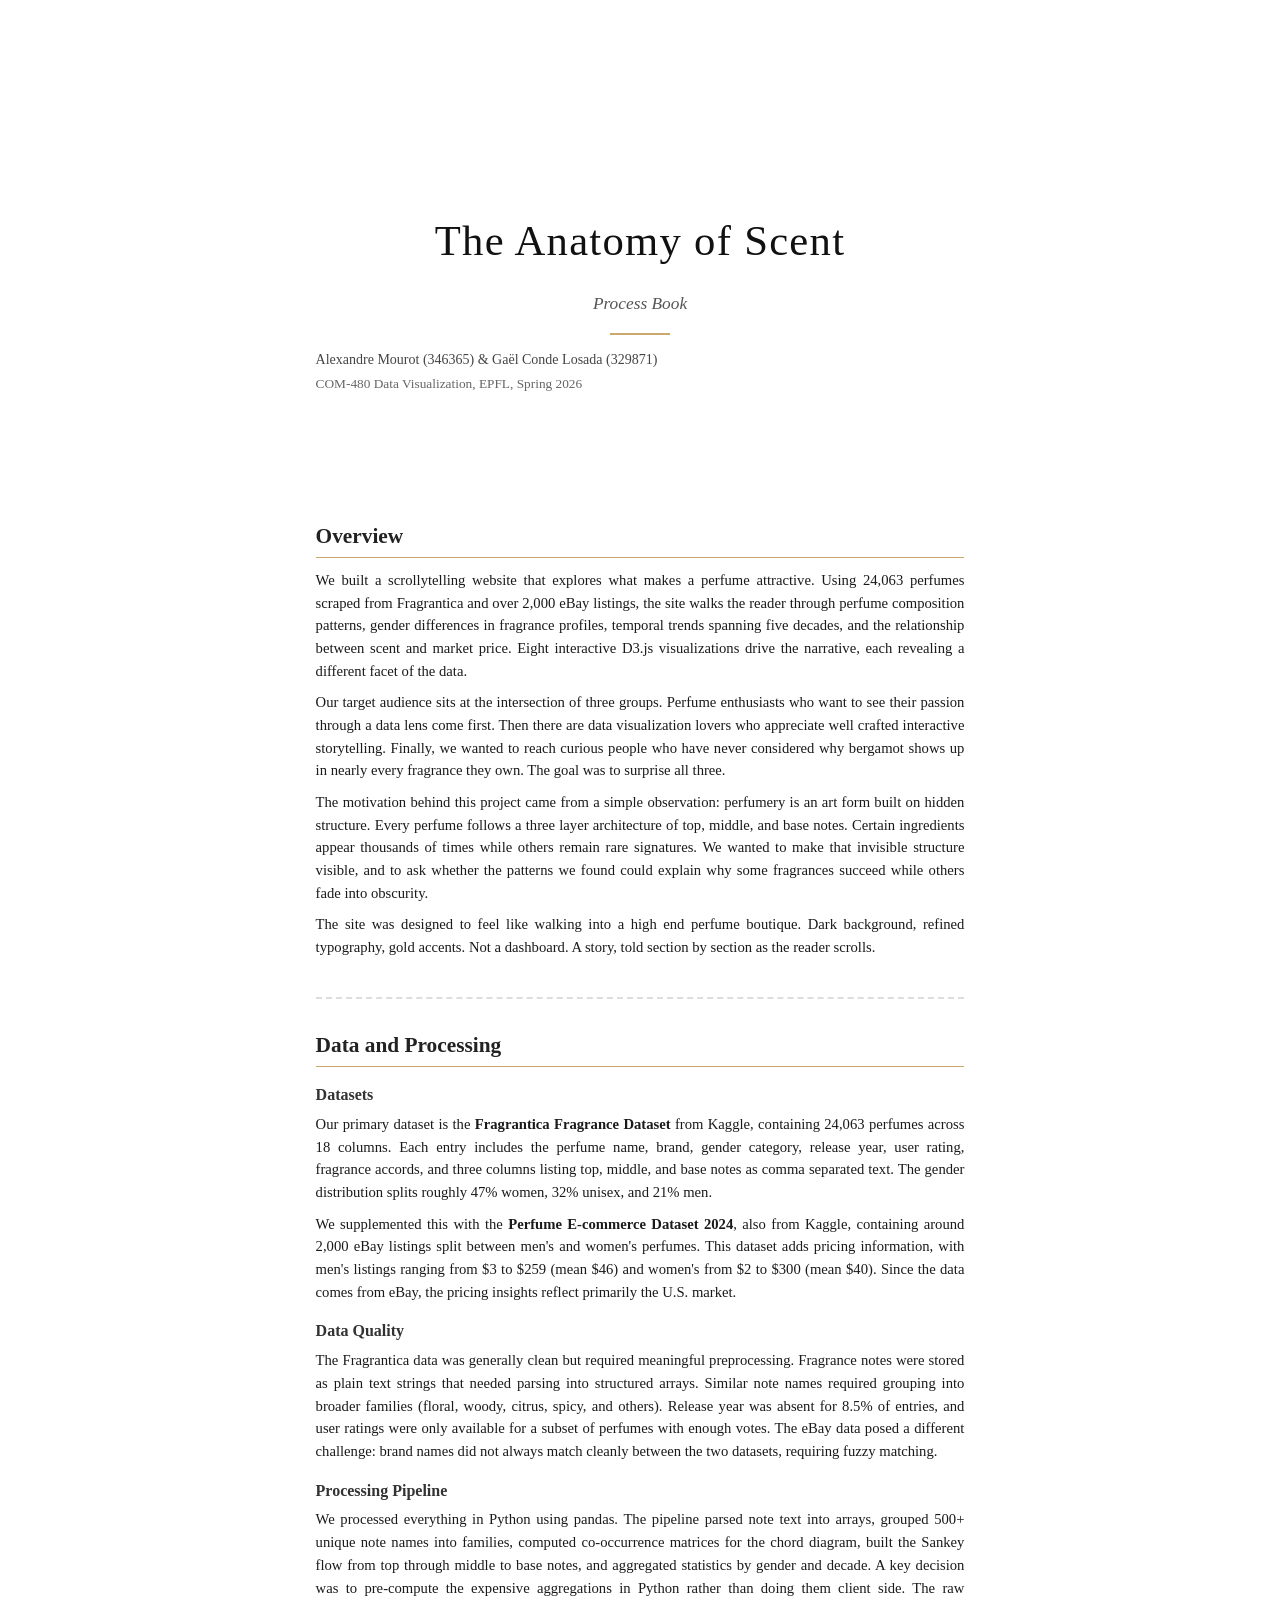
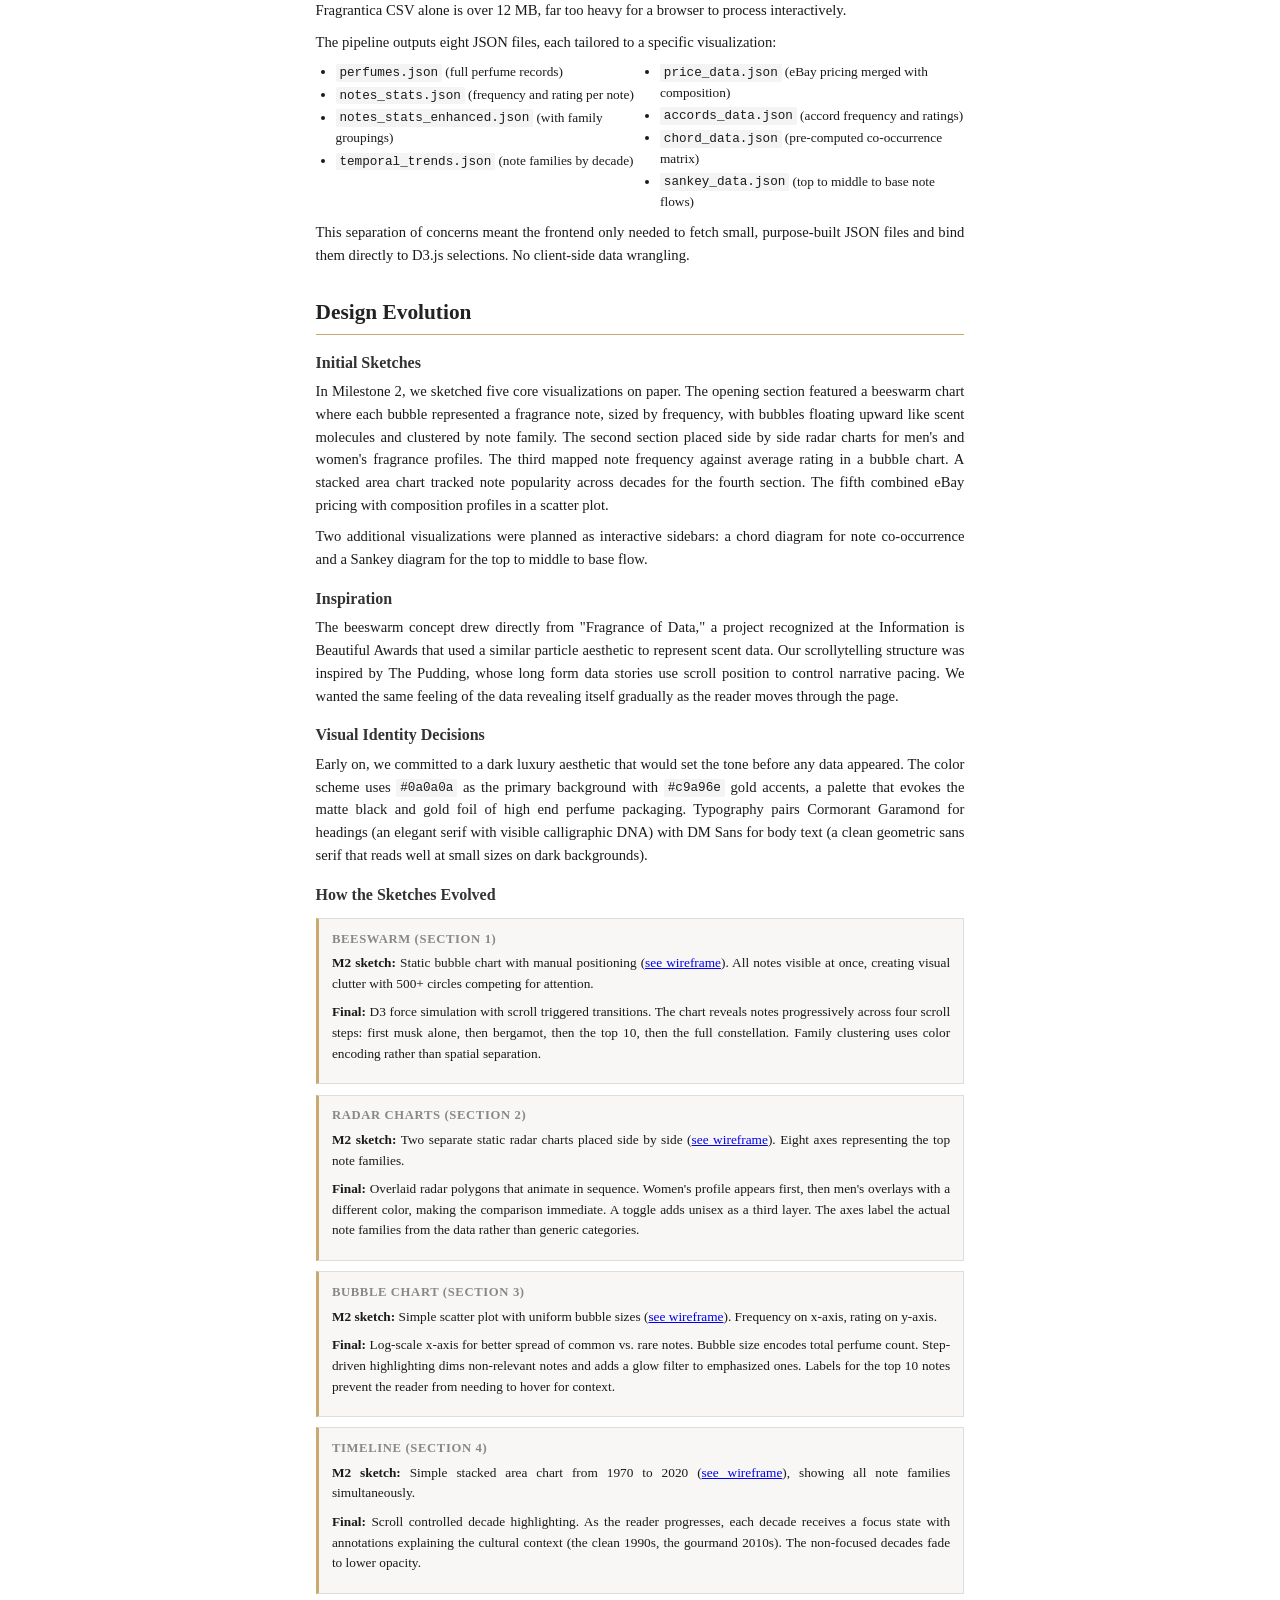
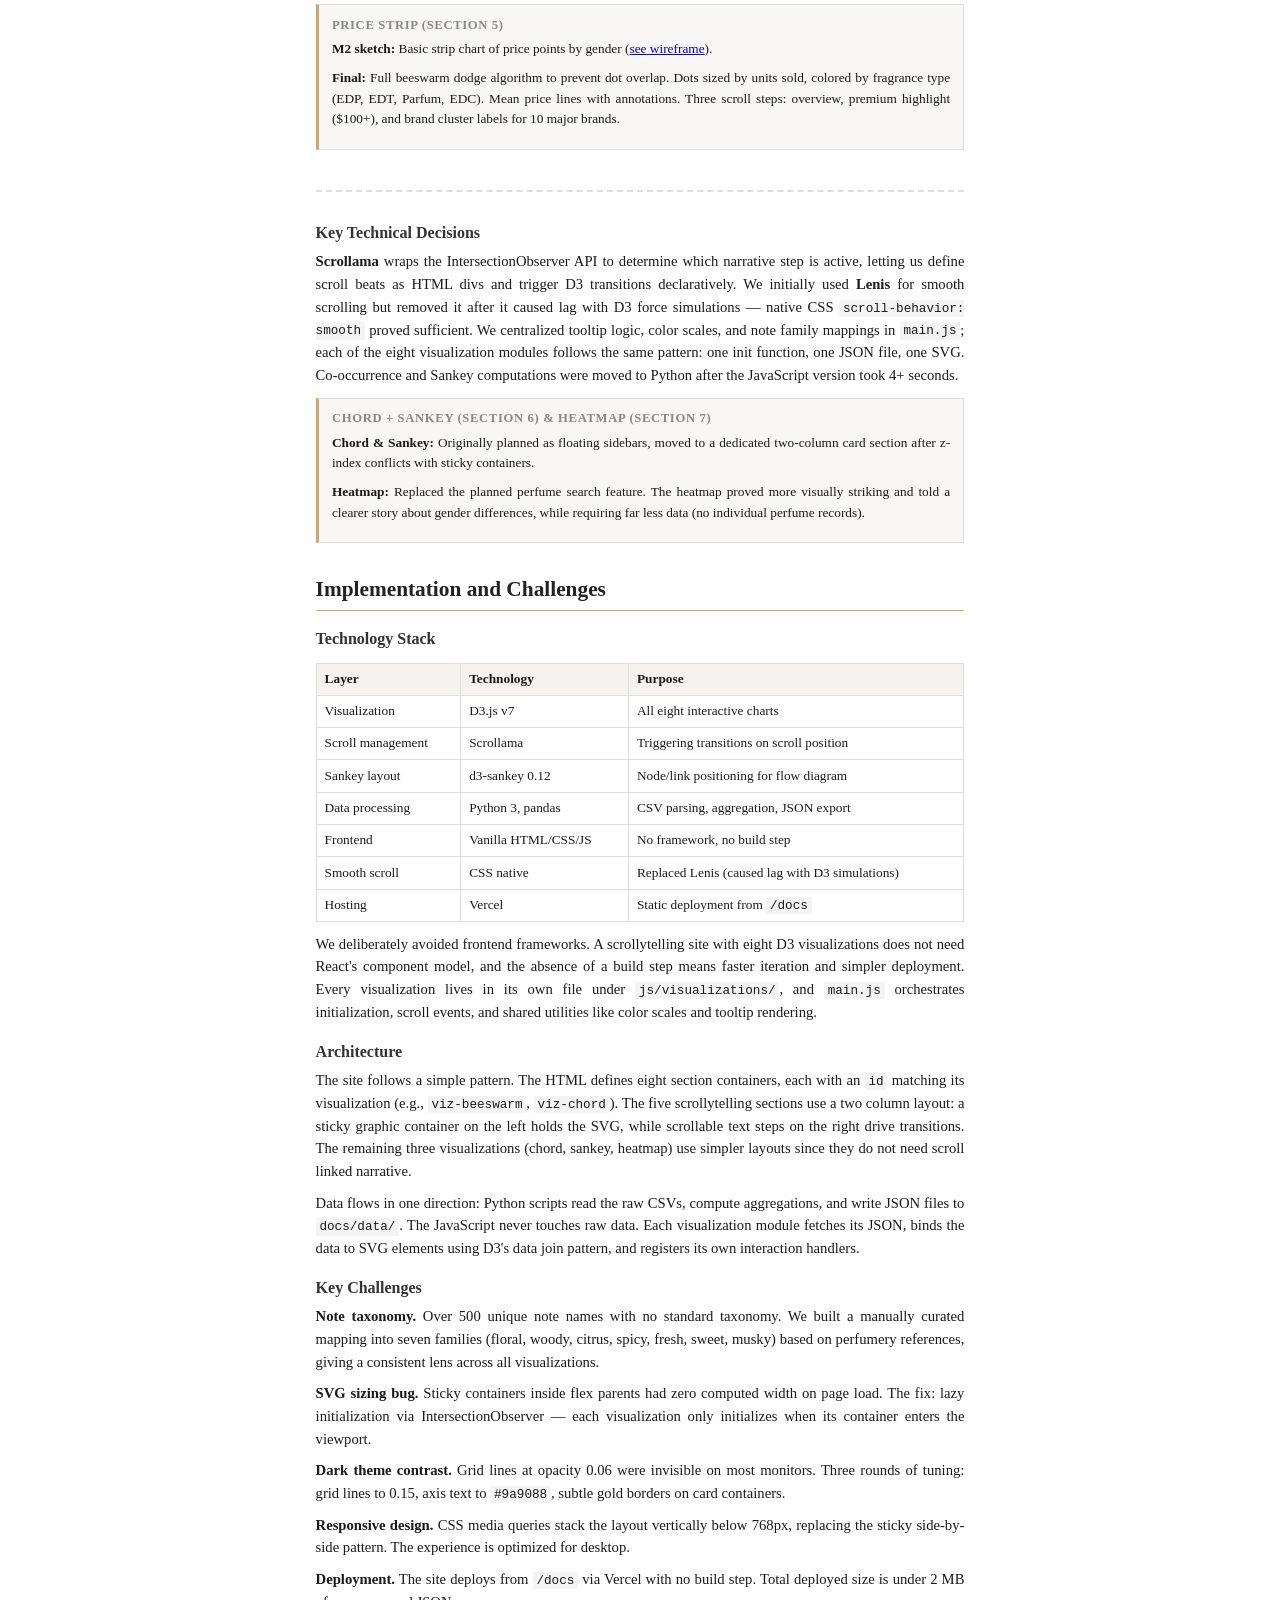
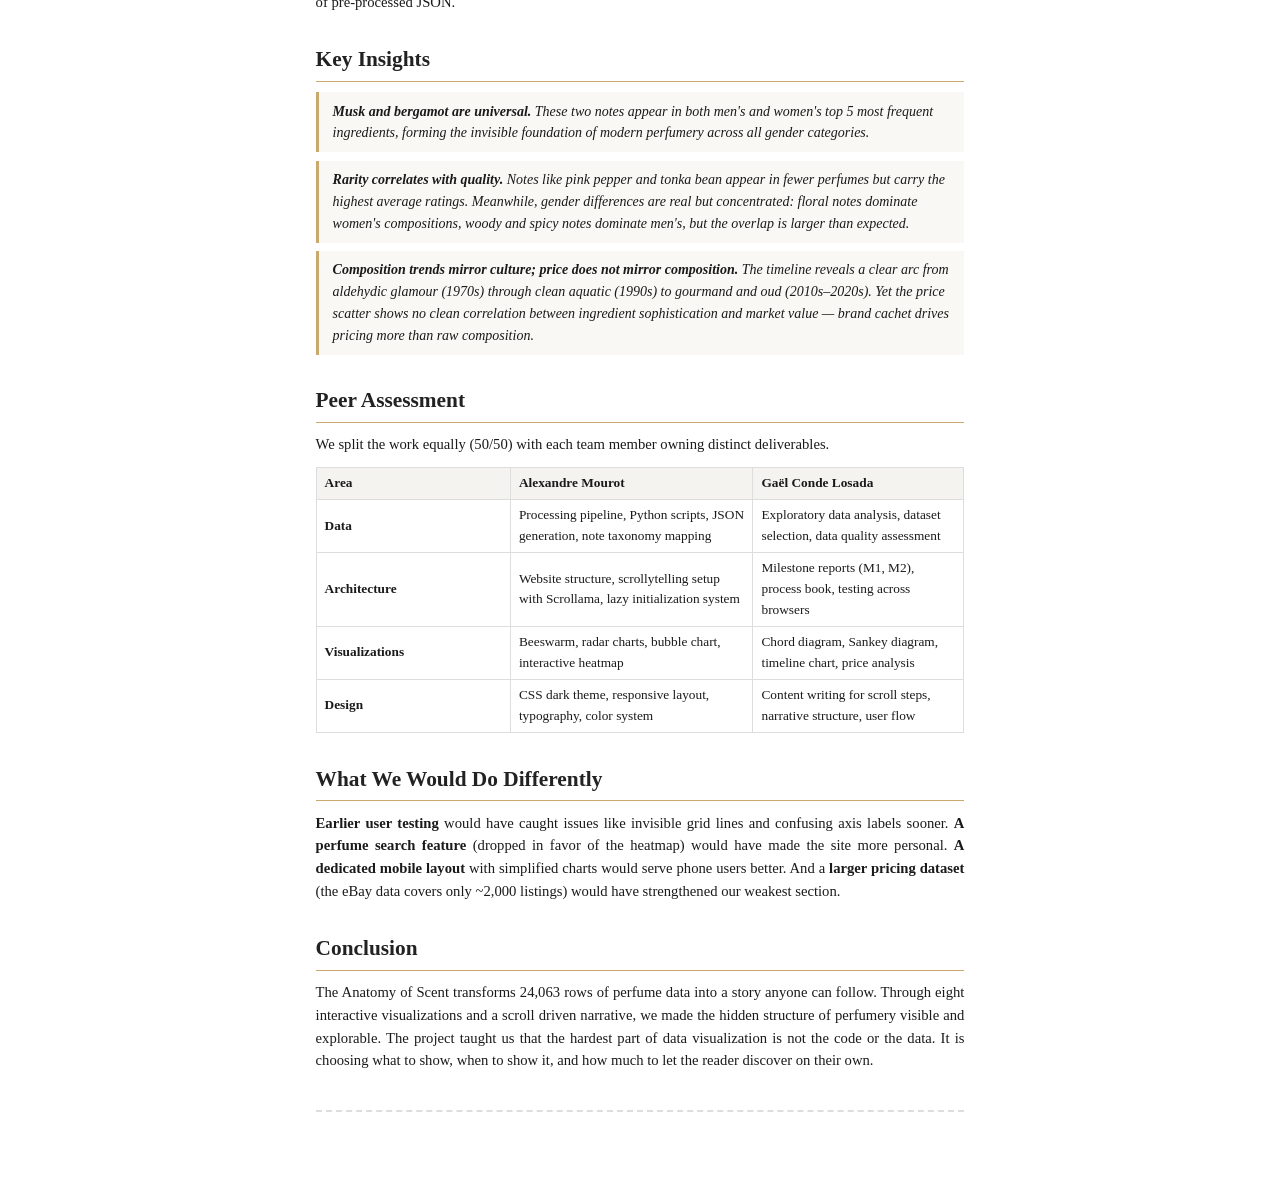
==== commit 8988ea7d: "feat(m3): production-grade milestone 3 deliverables - Process book: fix Vercel/GitHub Pages refs, re" ====
--- a/milestones/ProcessBook.html
+++ b/milestones/ProcessBook.html
@@ -333,13 +333,9 @@
   </ul>
 
   <p>
-    This separation of concerns meant the frontend only needed to fetch small, purpose built JSON files and bindthem directly to D3.js selections. No client side data wrangling.
-  </p>
-</div>
-
-
-<!-- ==================== PAGES 3-4: DESIGN EVOLUTION ==================== -->
-<div class="page">
+    This separation of concerns meant the frontend only needed to fetch small, purpose-built JSON files and bind them directly to D3.js selections. No client-side data wrangling.
+  </p>
+
   <h2>Design Evolution</h2>
 
   <h3>Initial Sketches</h3>
@@ -368,62 +364,48 @@
 
   <div class="sketch-box">
     <div class="sketch-label">Beeswarm (Section 1)</div>
-    <p><strong>Before:</strong> Static bubble chart with manual positioning. All notes visible at once, creating visual clutter with 500+ circles competing for attention.</p>
-    <p><strong>After:</strong> D3 force simulation with scroll triggered transitions. The chart reveals notes progressively across four scroll steps: first musk alone, then bergamot, then the top 10, then the full constellation. Family clustering uses color encoding rather than spatial separation.</p>
+    <p><strong>M2 sketch:</strong> Static bubble chart with manual positioning (<a href="figures/m2/beeswarm_sketch.png">see wireframe</a>). All notes visible at once, creating visual clutter with 500+ circles competing for attention.</p>
+    <p><strong>Final:</strong> D3 force simulation with scroll triggered transitions. The chart reveals notes progressively across four scroll steps: first musk alone, then bergamot, then the top 10, then the full constellation. Family clustering uses color encoding rather than spatial separation.</p>
   </div>
 
   <div class="sketch-box">
     <div class="sketch-label">Radar Charts (Section 2)</div>
-    <p><strong>Before:</strong> Two separate static radar charts placed side by side. Eight axes representing the top note families.</p>
-    <p><strong>After:</strong> Overlaid radar polygons that animate in sequence. Women's profile appears first, then men's overlays with a different color, making the comparison immediate. A toggle adds unisex as a third layer. The axes label the actual note families from the data rather than generic categories.</p>
+    <p><strong>M2 sketch:</strong> Two separate static radar charts placed side by side (<a href="figures/m2/radar_sketch.png">see wireframe</a>). Eight axes representing the top note families.</p>
+    <p><strong>Final:</strong> Overlaid radar polygons that animate in sequence. Women's profile appears first, then men's overlays with a different color, making the comparison immediate. A toggle adds unisex as a third layer. The axes label the actual note families from the data rather than generic categories.</p>
+  </div>
+
+  <div class="sketch-box">
+    <div class="sketch-label">Bubble Chart (Section 3)</div>
+    <p><strong>M2 sketch:</strong> Simple scatter plot with uniform bubble sizes (<a href="figures/m2/bubble_sketch.png">see wireframe</a>). Frequency on x-axis, rating on y-axis.</p>
+    <p><strong>Final:</strong> Log-scale x-axis for better spread of common vs. rare notes. Bubble size encodes total perfume count. Step-driven highlighting dims non-relevant notes and adds a glow filter to emphasized ones. Labels for the top 10 notes prevent the reader from needing to hover for context.</p>
   </div>
 
   <div class="sketch-box">
     <div class="sketch-label">Timeline (Section 4)</div>
-    <p><strong>Before:</strong> Simple stacked area chart from 1970 to 2020, showing all note families simultaneously.</p>
-    <p><strong>After:</strong> Scroll controlled decade highlighting. As the reader progresses, each decade receives a focus state with annotations explaining the cultural context (the clean 1990s, the gourmand 2010s). The non-focused decades fade to lower opacity.</p>
+    <p><strong>M2 sketch:</strong> Simple stacked area chart from 1970 to 2020 (<a href="figures/m2/stacked_area_sketch.png">see wireframe</a>), showing all note families simultaneously.</p>
+    <p><strong>Final:</strong> Scroll controlled decade highlighting. As the reader progresses, each decade receives a focus state with annotations explaining the cultural context (the clean 1990s, the gourmand 2010s). The non-focused decades fade to lower opacity.</p>
+  </div>
+
+  <div class="sketch-box">
+    <div class="sketch-label">Price Strip (Section 5)</div>
+    <p><strong>M2 sketch:</strong> Basic strip chart of price points by gender (<a href="figures/m2/price_strip_sketch.png">see wireframe</a>).</p>
+    <p><strong>Final:</strong> Full beeswarm dodge algorithm to prevent dot overlap. Dots sized by units sold, colored by fragrance type (EDP, EDT, Parfum, EDC). Mean price lines with annotations. Three scroll steps: overview, premium highlight ($100+), and brand cluster labels for 10 major brands.</p>
   </div>
 </div>
 
 <div class="page">
-  <h3>Key Technical Design Decisions</h3>
-
-  <p>
-    <strong>Scrollama for scroll management.</strong> We chose Scrollama over custom scroll event listeners because it wraps the IntersectionObserver API cleanly and handles the tricky math of determining which "step" element is currently active. This let us define narrative beats as simple HTML divs and trigger D3 transitions declaratively.
-  </p>
-
-  <p>
-    <strong>Lenis for smooth scrolling.</strong> Native browser scroll felt abrupt during testing, especially on sections where the visualization needed to hold steady while text scrolled past. Lenis adds momentum and easing (we used an exponential decay function with duration 1.2s) that makes the experience feel polished without fighting the browser.
-  </p>
-
-  <p>
-    <strong>Lazy initialization via IntersectionObserver.</strong> This was not in our original plan. We discovered a critical bug during development: several visualizations rendered at zero width because their SVG containers had no dimensions at initialization time. The root cause was CSS flex layout combined with sticky positioning. Containers below the fold had a computed width of 0 when the page loaded. Our fix was to defer initialization until an IntersectionObserver detects the container entering the viewport. This solved the sizing bug and also improved initial page load time since only the hero and first section initialize immediately.
-  </p>
-
-  <p>
-    <strong>Pre-computed chord and Sankey data.</strong> Our first attempt computed the note co-occurrence matrix in JavaScript by iterating through all 24,063 perfumes and cross-referencing their top, middle, and base notes. On a modern laptop this took over 4 seconds, which is unacceptable in a scroll driven experience. We moved the computation to a Python script (<code>compute_advanced_data.py</code>) that generates <code>chord_data.json</code> and <code>sankey_data.json</code> as static files. The browser now just fetches the pre-built matrix.
-  </p>
-
-  <p>
-    <strong>Shared utilities.</strong> Rather than duplicating tooltip logic, color scales, and note family mappings across eight visualization files, we centralized them in <code>main.js</code>. Each visualization module (e.g., <code>beeswarm.js</code>, <code>chord.js</code>) follows the same pattern: a single initialization function that takes a container selector, fetches its specific JSON file, and builds the SVG. This kept the codebase modular without introducing a build system.
+  <h3>Key Technical Decisions</h3>
+
+  <p>
+    <strong>Scrollama</strong> wraps the IntersectionObserver API to determine which narrative step is active, letting us define scroll beats as HTML divs and trigger D3 transitions declaratively. We initially used <strong>Lenis</strong> for smooth scrolling but removed it after it caused lag with D3 force simulations — native CSS <code>scroll-behavior: smooth</code> proved sufficient. We centralized tooltip logic, color scales, and note family mappings in <code>main.js</code>; each of the eight visualization modules follows the same pattern: one init function, one JSON file, one SVG. Co-occurrence and Sankey computations were moved to Python after the JavaScript version took 4+ seconds.
   </p>
 
   <div class="sketch-box">
-    <div class="sketch-label">Deep Dive Section (Chord + Sankey)</div>
-    <p><strong>Before:</strong> Planned as floating sidebar panels that would appear alongside the main narrative sections.</p>
-    <p><strong>After:</strong> Dedicated section (Section 6) with a two column card layout. The sidebar concept broke on narrow viewports and created confusing z-index conflicts with the sticky scrollytelling containers. A dedicated section gave both visualizations room to breathe and simplified the layout logic.</p>
-  </div>
-
-  <div class="sketch-box">
-    <div class="sketch-label">Heatmap (Section 7)</div>
-    <p><strong>Before:</strong> Not in the original Milestone 2 sketches. We originally planned a perfume search feature as the final interactive element.</p>
-    <p><strong>After:</strong> We replaced the search feature with a full width interactive heatmap of note frequency by gender. The search feature required a much larger JSON payload (individual perfume records) and complex fuzzy matching logic. The heatmap proved more visually striking and told a clearer story about gender differences in fragrance composition.</p>
-  </div>
-</div>
-
-
-<!-- ==================== PAGES 5-6: IMPLEMENTATION ==================== -->
-<div class="page">
+    <div class="sketch-label">Chord + Sankey (Section 6) &amp; Heatmap (Section 7)</div>
+    <p><strong>Chord &amp; Sankey:</strong> Originally planned as floating sidebars, moved to a dedicated two-column card section after z-index conflicts with sticky containers.</p>
+    <p><strong>Heatmap:</strong> Replaced the planned perfume search feature. The heatmap proved more visually striking and told a clearer story about gender differences, while requiring far less data (no individual perfume records).</p>
+  </div>
+
   <h2>Implementation and Challenges</h2>
 
   <h3>Technology Stack</h3>
@@ -445,11 +427,6 @@
       <td>Triggering transitions on scroll position</td>
     </tr>
     <tr>
-      <td>Smooth scroll</td>
-      <td>Lenis 1.1</td>
-      <td>Momentum scrolling and easing</td>
-    </tr>
-    <tr>
       <td>Sankey layout</td>
       <td>d3-sankey 0.12</td>
       <td>Node/link positioning for flow diagram</td>
@@ -465,14 +442,19 @@
       <td>No framework, no build step</td>
     </tr>
     <tr>
+      <td>Smooth scroll</td>
+      <td>CSS native</td>
+      <td>Replaced Lenis (caused lag with D3 simulations)</td>
+    </tr>
+    <tr>
       <td>Hosting</td>
-      <td>GitHub Pages</td>
+      <td>Vercel</td>
       <td>Static deployment from <code>/docs</code></td>
     </tr>
   </table>
 
   <p>
-    We deliberately avoided frontend frameworks. A scrollytelling site with eight D3 visualizations does not need React's component model, and adding a build step would have complicated the GitHub Pages deployment. Every visualization lives in its own file under <code>js/visualizations/</code>, and <code>main.js</code> orchestrates initialization, scroll events, and shared utilities like color scales and tooltip rendering.
+    We deliberately avoided frontend frameworks. A scrollytelling site with eight D3 visualizations does not need React's component model, and the absence of a build step means faster iteration and simpler deployment. Every visualization lives in its own file under <code>js/visualizations/</code>, and <code>main.js</code> orchestrates initialization, scroll events, and shared utilities like color scales and tooltip rendering.
   </p>
 
   <h3>Architecture</h3>
@@ -485,146 +467,42 @@
     Data flows in one direction: Python scripts read the raw CSVs, compute aggregations, and write JSON files to <code>docs/data/</code>. The JavaScript never touches raw data. Each visualization module fetches its JSON, binds the data to SVG elements using D3's data join pattern, and registers its own interaction handlers.
   </p>
 
-  <h3>Challenge 1: Note Taxonomy</h3>
-
-  <p>
-    The Fragrantica dataset contains over 500 unique note names with no standardized taxonomy. "White musk" and "musk" are semantically identical. "Pink pepper" belongs to the spicy family but could also be classified as fruity. We needed a consistent family mapping to drive the beeswarm clustering, radar chart axes, and timeline categories.
-  </p>
-
-  <p>
-    Our solution was a manually curated mapping table in the Python processing script. We grouped notes into seven families: floral, woody, citrus, spicy, fresh, sweet, and musky. Ambiguous notes were assigned based on how perfumers typically classify them. This required reading actual perfumery references rather than guessing. The mapping is imperfect (some notes genuinely belong to multiple families) but it provides a consistent lens across all visualizations.
-  </p>
-
-  <h3>Challenge 2: SVG Sizing Bug</h3>
-
-  <p>
-    This was our most frustrating bug. Several visualizations rendered as invisible 0-pixel wide SVGs. The cause took hours to diagnose. In the scrollytelling layout, the sticky graphic container uses CSS <code>position: sticky</code> inside a flex parent. On initial page load, containers below the viewport had a computed width of 0 because the browser had not yet laid them out. Our D3 code read <code>container.clientWidth</code> during initialization and created an SVG with width 0.
-  </p>
-
-  <p>
-    The fix was lazy initialization. We wrapped each visualization's init function in an IntersectionObserver callback that fires only when the container first enters the viewport. By that point, the browser has computed the layout and <code>clientWidth</code> returns the correct value. This pattern also improved performance since visualizations below the fold no longer compete for resources during initial load.
-  </p>
-</div>
-
-<div class="page">
-  <h3>Challenge 3: Chord and Sankey Performance</h3>
-
-  <p>
-    Computing note co-occurrence from 24,063 perfumes means iterating through every perfume, extracting all note pairs across top, middle, and base layers, and incrementing a matrix cell for each pair. In JavaScript, this loop took over 4 seconds on a mid-range laptop. For a scroll driven site where the user might reach the chord diagram section within 30 seconds of loading, a 4-second computation freeze is a dealbreaker.
-  </p>
-
-  <p>
-    We moved the entire computation to <code>src/compute_advanced_data.py</code>. The Python script generates a filtered co-occurrence matrix (keeping only the top 20 most connected notes to avoid visual clutter) and a Sankey flow dataset (top 15 flows from each layer). The resulting JSON files are under 50 KB each. The browser just fetches and renders.
-  </p>
-
-  <h3>Challenge 4: Dark Theme Contrast</h3>
-
-  <p>
-    The dark luxury theme created readability issues we did not anticipate. Our first version used grid lines at opacity 0.06, which were completely invisible on most monitors. Axis labels in the default D3 grey disappeared against <code>#0a0a0a</code>. Chart borders blended into the background.
-  </p>
-
-  <p>
-    We went through three rounds of contrast tuning. Grid lines moved to opacity 0.15. Axis text switched to <code>#9a9088</code> (our <code>text-secondary</code> variable). We added subtle <code>rgba(201, 169, 110, 0.12)</code> borders to card containers. The gold accent (<code>#c9a96e</code>) served double duty as a highlight color and as a border/separator that is visible without being harsh.
-  </p>
-
-  <h3>Challenge 5: Responsive Design</h3>
-
-  <p>
-    Scrollytelling fundamentally assumes a wide viewport. The pattern relies on side by side layout: sticky graphic on one side, scrolling text on the other. On a phone screen, this breaks. The graphic shrinks to an unusable size or the text overlaps the chart.
-  </p>
-
-  <p>
-    We implemented CSS media queries that stack the layout vertically on screens narrower than 768px. The graphic sits above and scrolls with the page instead of staying sticky. Text steps appear below each visualization. This is a compromise: the scroll triggered transitions still fire, but the user sees the chart above rather than beside the text. It works, but the experience is noticeably better on desktop. Given more time, we would have built a separate mobile layout with smaller, simplified chart versions.
-  </p>
-
-  <h3>Deployment</h3>
-
-  <p>
-    The site deploys from the <code>/docs</code> directory via GitHub Pages. Because we have no build step, deployment is just a git push. The JSON data files live in <code>docs/data/</code> alongside the HTML, CSS, and JS. Total deployed size is under 15 MB, with the largest file being <code>perfumes.json</code> at about 8 MB (loaded only when needed for search or filtering, not on initial render).
-  </p>
-</div>
-
-
-<!-- ==================== PAGE 7: FINAL VISUALIZATIONS ==================== -->
-<div class="page">
-  <h2>Final Visualizations</h2>
-
-  <p>The website presents eight visualizations across seven sections. Each one answers a different question about perfume data.</p>
-
-  <table>
-    <tr>
-      <th>Visualization</th>
-      <th>Type</th>
-      <th>What It Shows</th>
-    </tr>
-    <tr>
-      <td>1. Building Blocks</td>
-      <td>Beeswarm / force layout</td>
-      <td>Frequency of each fragrance note across 24K perfumes, clustered by family</td>
-    </tr>
-    <tr>
-      <td>2. His &amp; Hers</td>
-      <td>Radar chart</td>
-      <td>Note family profiles compared across women's, men's, and unisex perfumes</td>
-    </tr>
-    <tr>
-      <td>3. Ratings Game</td>
-      <td>Bubble chart</td>
-      <td>Note frequency vs. average user rating, sized by perfume count</td>
-    </tr>
-    <tr>
-      <td>4. Fifty Years</td>
-      <td>Stacked area / timeline</td>
-      <td>Shifts in note family popularity from the 1970s to the 2020s</td>
-    </tr>
-    <tr>
-      <td>5. Price of Scent</td>
-      <td>Scatter plot</td>
-      <td>eBay pricing patterns across gender and composition profiles</td>
-    </tr>
-    <tr>
-      <td>6a. Note Connections</td>
-      <td>Chord diagram</td>
-      <td>Which notes most frequently co-occur in the same perfume</td>
-    </tr>
-    <tr>
-      <td>6b. Flow of Fragrance</td>
-      <td>Sankey diagram</td>
-      <td>How notes flow from top layer through middle to base</td>
-    </tr>
-    <tr>
-      <td>7. Full Picture</td>
-      <td>Interactive heatmap</td>
-      <td>Note frequency breakdown by gender category</td>
-    </tr>
-  </table>
-
-  <h3>Key Insights Discovered</h3>
+  <h3>Key Challenges</h3>
+
+  <p>
+    <strong>Note taxonomy.</strong> Over 500 unique note names with no standard taxonomy. We built a manually curated mapping into seven families (floral, woody, citrus, spicy, fresh, sweet, musky) based on perfumery references, giving a consistent lens across all visualizations.
+  </p>
+
+  <p>
+    <strong>SVG sizing bug.</strong> Sticky containers inside flex parents had zero computed width on page load. The fix: lazy initialization via IntersectionObserver — each visualization only initializes when its container enters the viewport.
+  </p>
+
+  <p>
+    <strong>Dark theme contrast.</strong> Grid lines at opacity 0.06 were invisible on most monitors. Three rounds of tuning: grid lines to 0.15, axis text to <code>#9a9088</code>, subtle gold borders on card containers.
+  </p>
+
+  <p>
+    <strong>Responsive design.</strong> CSS media queries stack the layout vertically below 768px, replacing the sticky side-by-side pattern. The experience is optimized for desktop.
+  </p>
+
+  <p>
+    <strong>Deployment.</strong> The site deploys from <code>/docs</code> via Vercel with no build step. Total deployed size is under 2 MB of pre-processed JSON.
+  </p>
+
+  <h2>Key Insights</h2>
 
   <div class="insight">
-    <strong>Musk and bergamot are universal.</strong> These two notes appear in both men's and women's top 5 most frequent ingredients. They are the invisible foundation that modern perfumery shares across all gender categories.
+    <strong>Musk and bergamot are universal.</strong> These two notes appear in both men's and women's top 5 most frequent ingredients, forming the invisible foundation of modern perfumery across all gender categories.
   </div>
 
   <div class="insight">
-    <strong>Rarity correlates with higher ratings.</strong> Notes like pink pepper and tonka bean appear in relatively few perfumes but carry some of the highest average user scores. The bubble chart makes this pattern immediately visible in the upper left quadrant.
+    <strong>Rarity correlates with quality.</strong> Notes like pink pepper and tonka bean appear in fewer perfumes but carry the highest average ratings. Meanwhile, gender differences are real but concentrated: floral notes dominate women's compositions, woody and spicy notes dominate men's, but the overlap is larger than expected.
   </div>
 
   <div class="insight">
-    <strong>Gender differences are real but concentrated.</strong> Floral notes (jasmine, rose, lily of the valley) dominate women's perfumes while woody and spicy notes (patchouli, cedar, vetiver) dominate men's. But the overlap is larger than most people expect. The radar chart overlay makes this clear.
-  </div>
-
-  <div class="insight">
-    <strong>Perfume composition has shifted dramatically.</strong> The timeline reveals a clear arc from aldehydic glamour in the 1970s through the clean aquatic 1990s to the gourmand and oud explosion of the 2010s and 2020s. Fragrance trends mirror broader cultural movements.
-  </div>
-
-  <div class="insight">
-    <strong>Price does not strongly correlate with composition complexity.</strong> Premium brands use slightly more complex note structures, but the scatter plot shows no clean linear relationship. Brand cachet and marketing appear to drive pricing more than raw ingredient sophistication.
-  </div>
-</div>
-
-
-<!-- ==================== PAGE 8: PEER ASSESSMENT AND CONCLUSION ==================== -->
-<div class="page">
+    <strong>Composition trends mirror culture; price does not mirror composition.</strong> The timeline reveals a clear arc from aldehydic glamour (1970s) through clean aquatic (1990s) to gourmand and oud (2010s–2020s). Yet the price scatter shows no clean correlation between ingredient sophistication and market value — brand cachet drives pricing more than raw composition.
+  </div>
+
   <h2>Peer Assessment</h2>
 
   <p>We split the work equally (50/50) with each team member owning distinct deliverables.</p>
@@ -642,7 +520,7 @@
     </tr>
     <tr>
       <td>Architecture</td>
-      <td>Website structure, scrollytelling setup with Scrollama and Lenis, lazy initialization system</td>
+      <td>Website structure, scrollytelling setup with Scrollama, lazy initialization system</td>
       <td>Milestone reports (M1, M2), process book, testing across browsers</td>
     </tr>
     <tr>
@@ -660,19 +538,7 @@
   <h2>What We Would Do Differently</h2>
 
   <p>
-    <strong>More user testing.</strong> We showed the site to a handful of classmates in the final week, but earlier feedback would have caught issues like the invisible grid lines and confusing axis labels sooner. Formal usability testing with 5 to 10 participants at the midpoint would have improved the final result noticeably.
-  </p>
-
-  <p>
-    <strong>An interactive perfume search.</strong> Our Milestone 2 stretch goals included a feature where the reader could type a perfume name and see its note profile as a radar chart. We dropped this in favor of the heatmap because it was simpler to build, but a search feature would have made the site feel more personal. Readers want to find their own perfume in the data.
-  </p>
-
-  <p>
-    <strong>Better mobile experience.</strong> The responsive layout works but feels like a fallback rather than a designed experience. A dedicated mobile version with simplified charts (perhaps static images with key annotations instead of full D3 interactivity) would serve phone users better. Scrollytelling is inherently a desktop pattern, and we should have planned for that constraint from the beginning.
-  </p>
-
-  <p>
-    <strong>Dataset enrichment.</strong> The eBay pricing data covers only about 2,000 listings, making the price analysis section our weakest link statistically. A larger e-commerce dataset or direct integration with retailer APIs would have strengthened that section considerably.
+    <strong>Earlier user testing</strong> would have caught issues like invisible grid lines and confusing axis labels sooner. <strong>A perfume search feature</strong> (dropped in favor of the heatmap) would have made the site more personal. <strong>A dedicated mobile layout</strong> with simplified charts would serve phone users better. And a <strong>larger pricing dataset</strong> (the eBay data covers only ~2,000 listings) would have strengthened our weakest section.
   </p>
 
   <h2>Conclusion</h2>
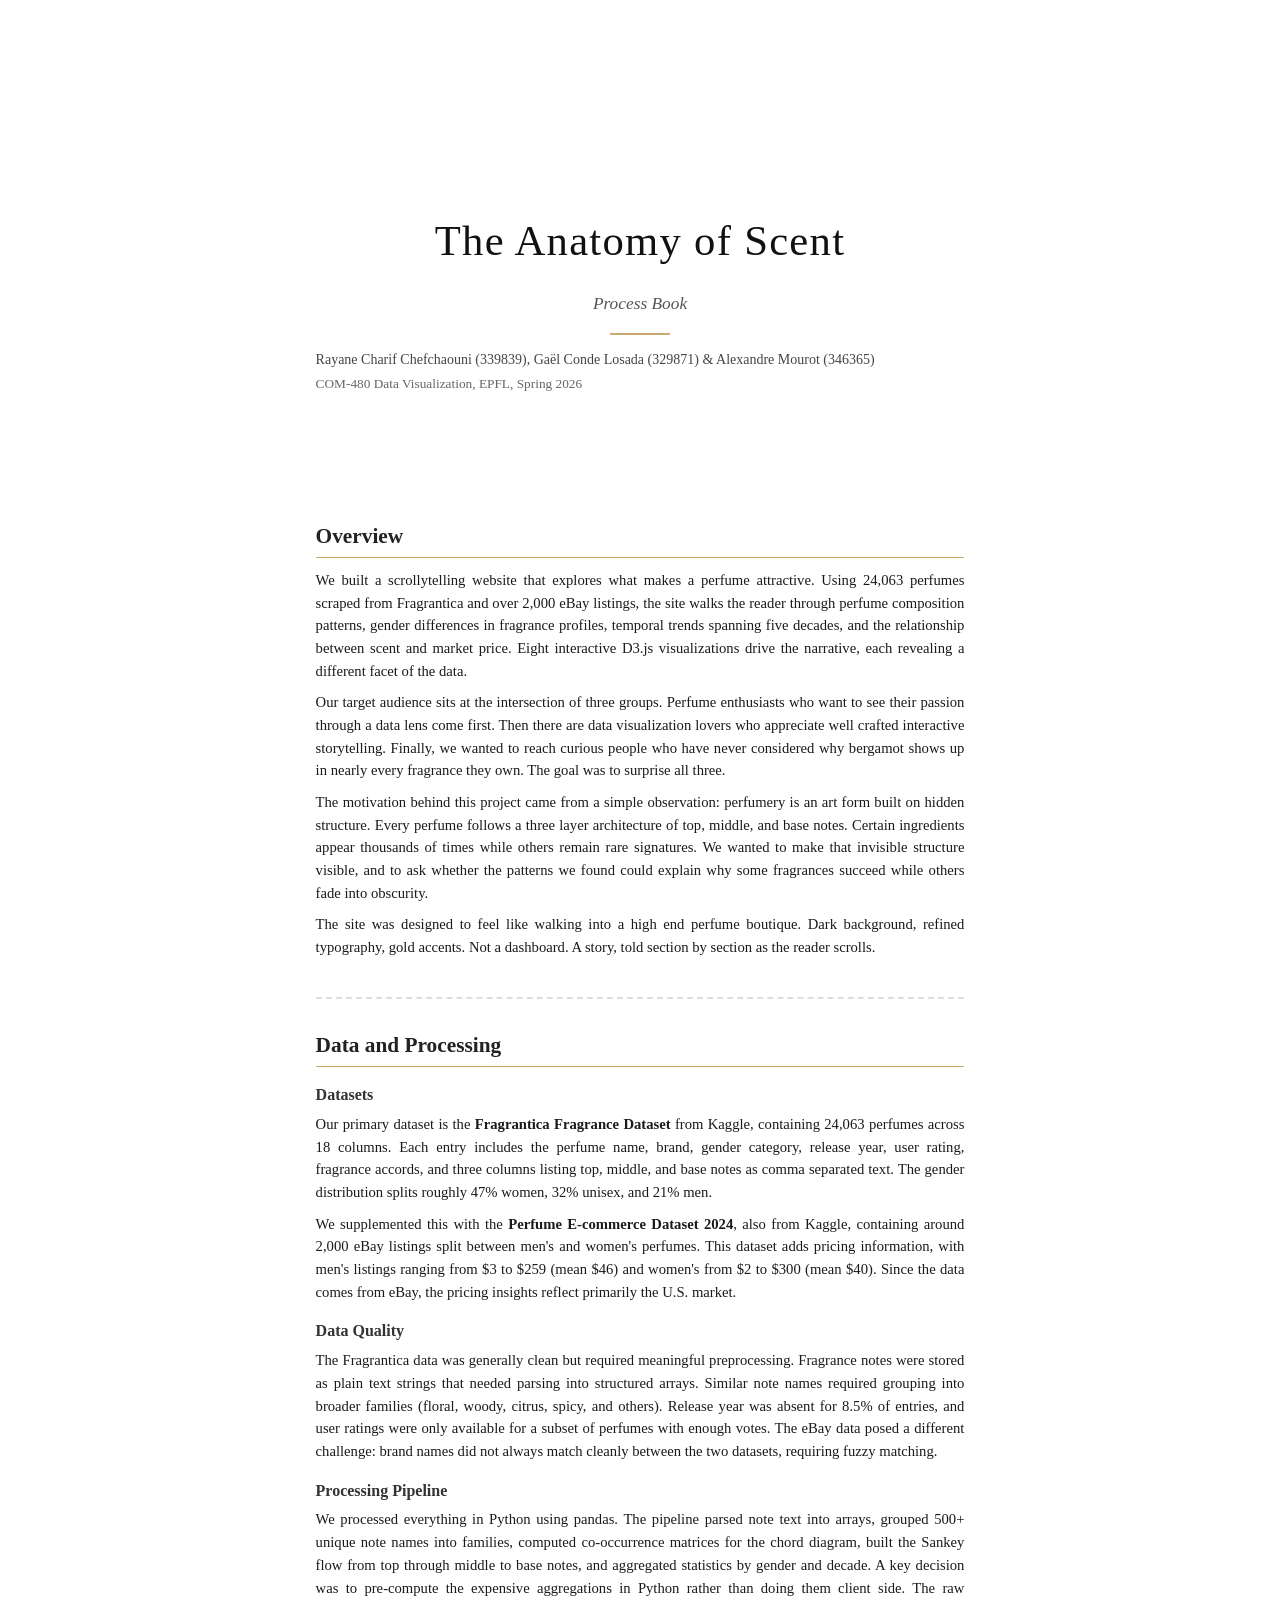
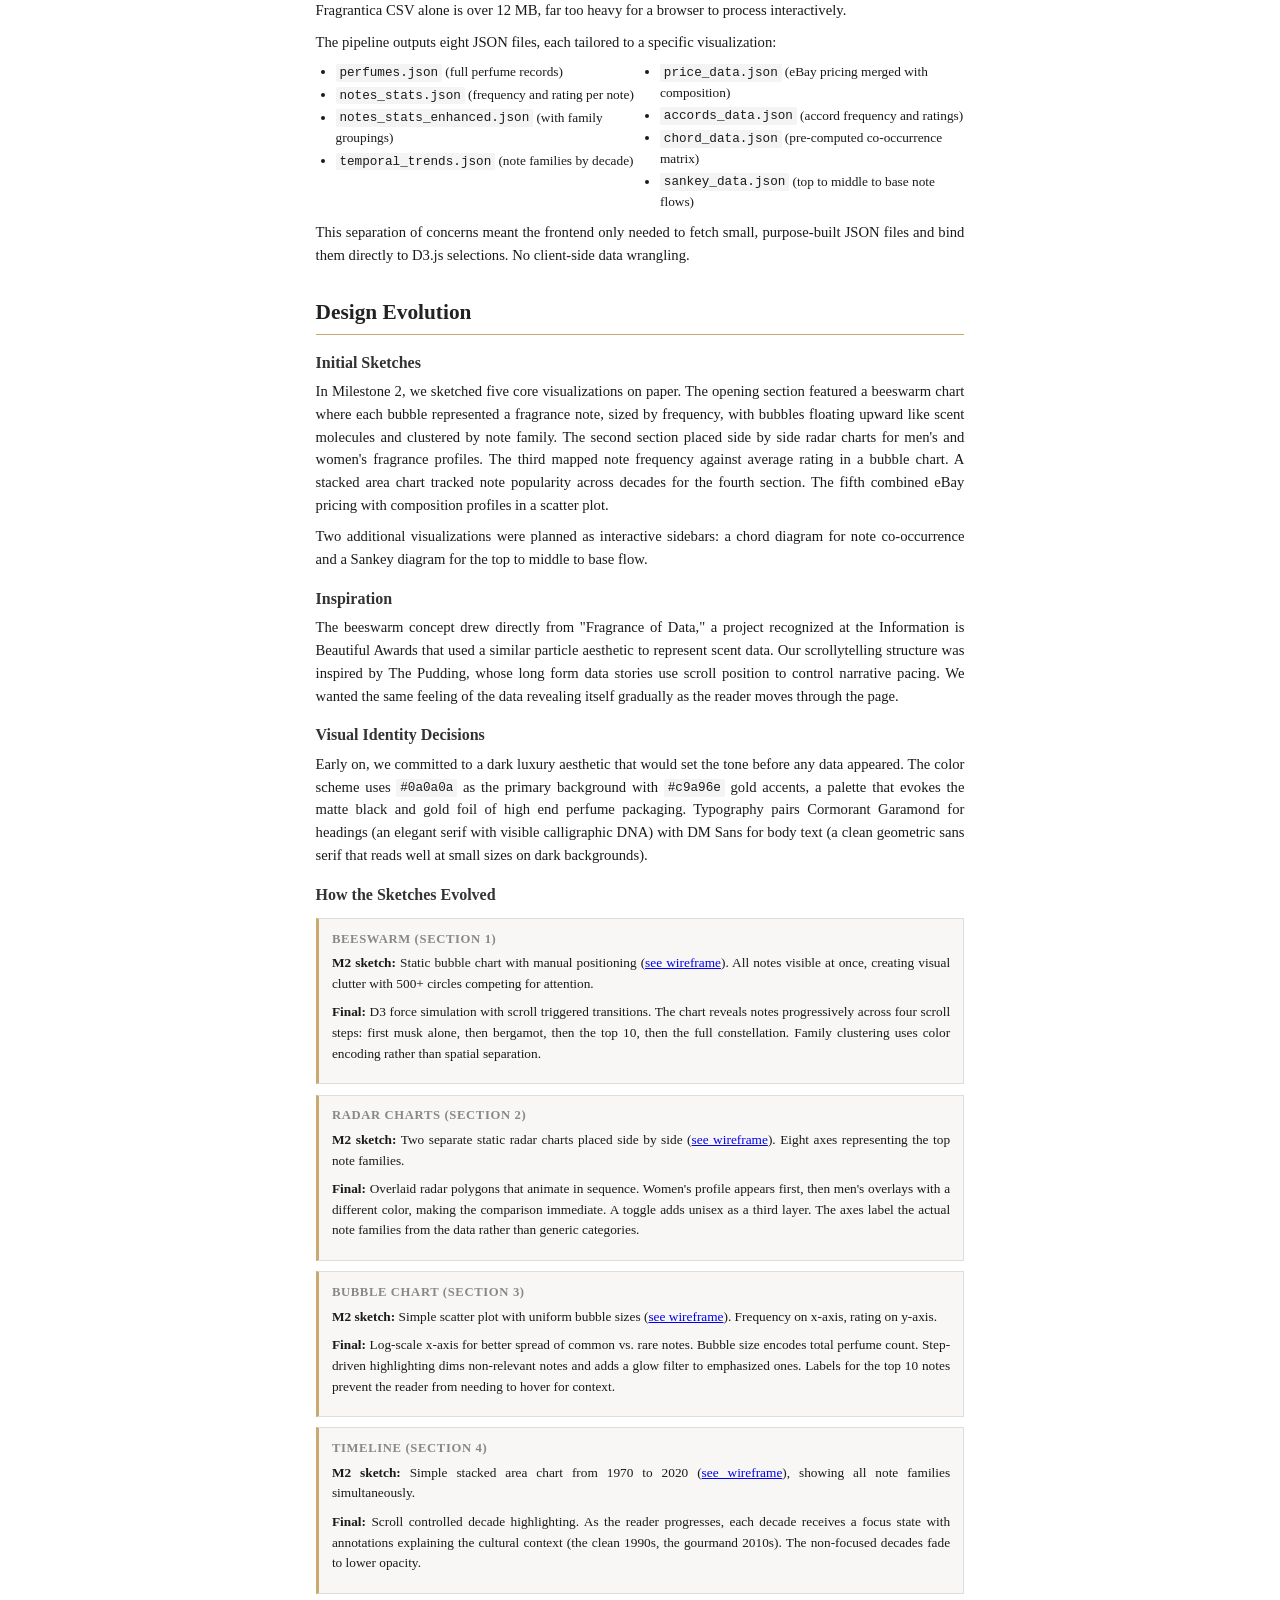
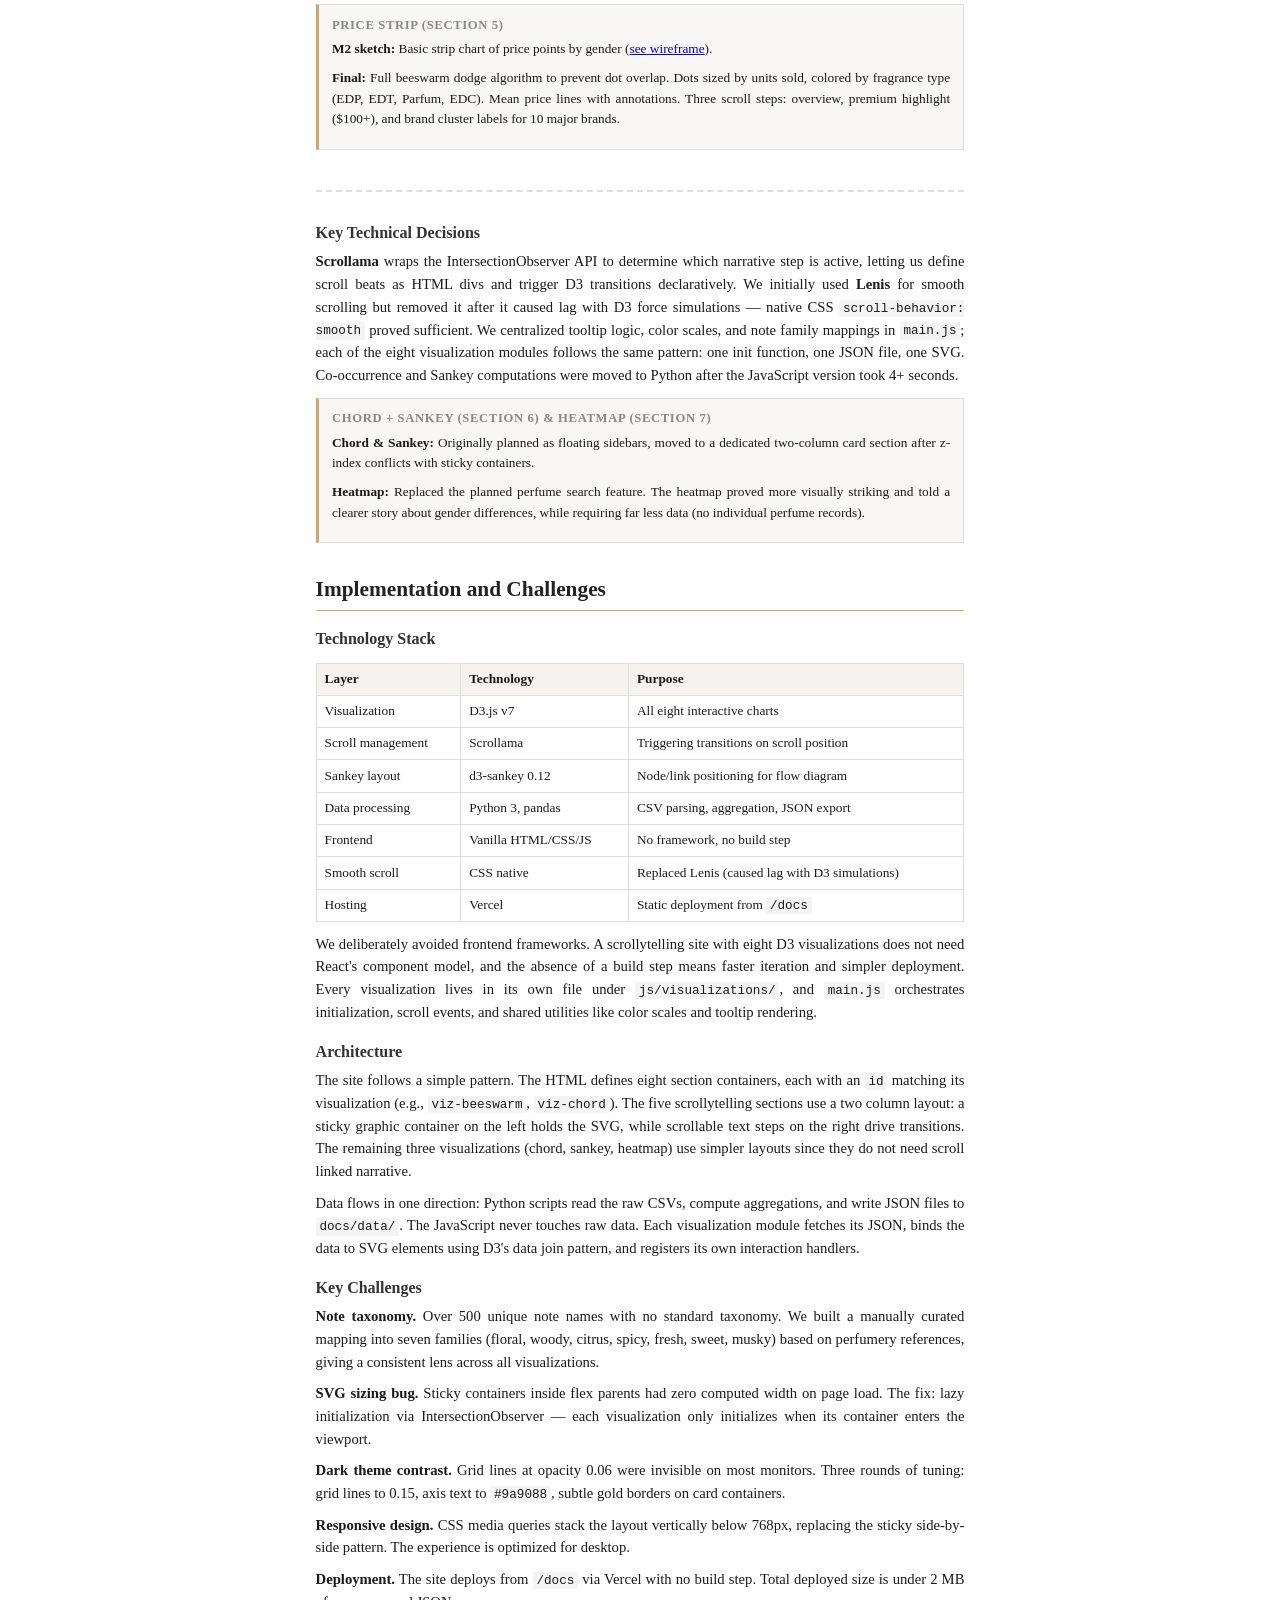
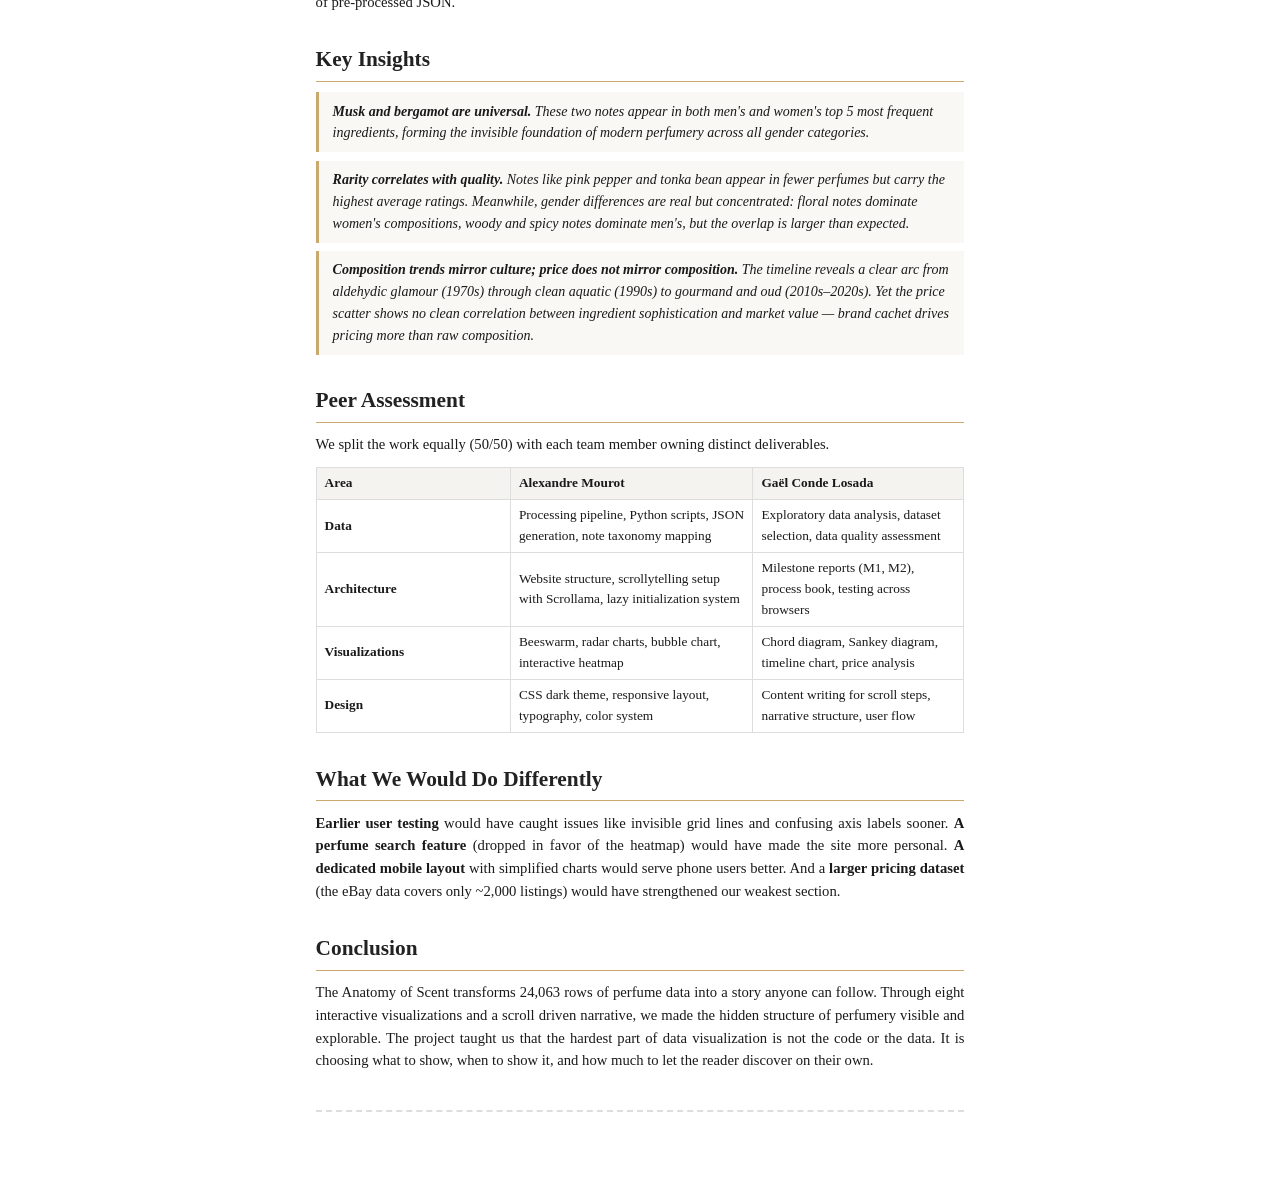
==== commit 8383d2fb: "chore: add Rayane Charif Chefchaouni (339839) to team" ====
--- a/milestones/ProcessBook.html
+++ b/milestones/ProcessBook.html
@@ -269,7 +269,7 @@
     <h1>The Anatomy of Scent</h1>
     <div class="subtitle">Process Book</div>
     <div class="title-separator"></div>
-    <p class="team-info">Alexandre Mourot (346365) &amp; Ga&euml;l Conde Losada (329871)</p>
+    <p class="team-info">Rayane Charif Chefchaouni (339839), Ga&euml;l Conde Losada (329871) &amp; Alexandre Mourot (346365)</p>
     <p class="course-info">COM-480 Data Visualization, EPFL, Spring 2026</p>
   </div>
 
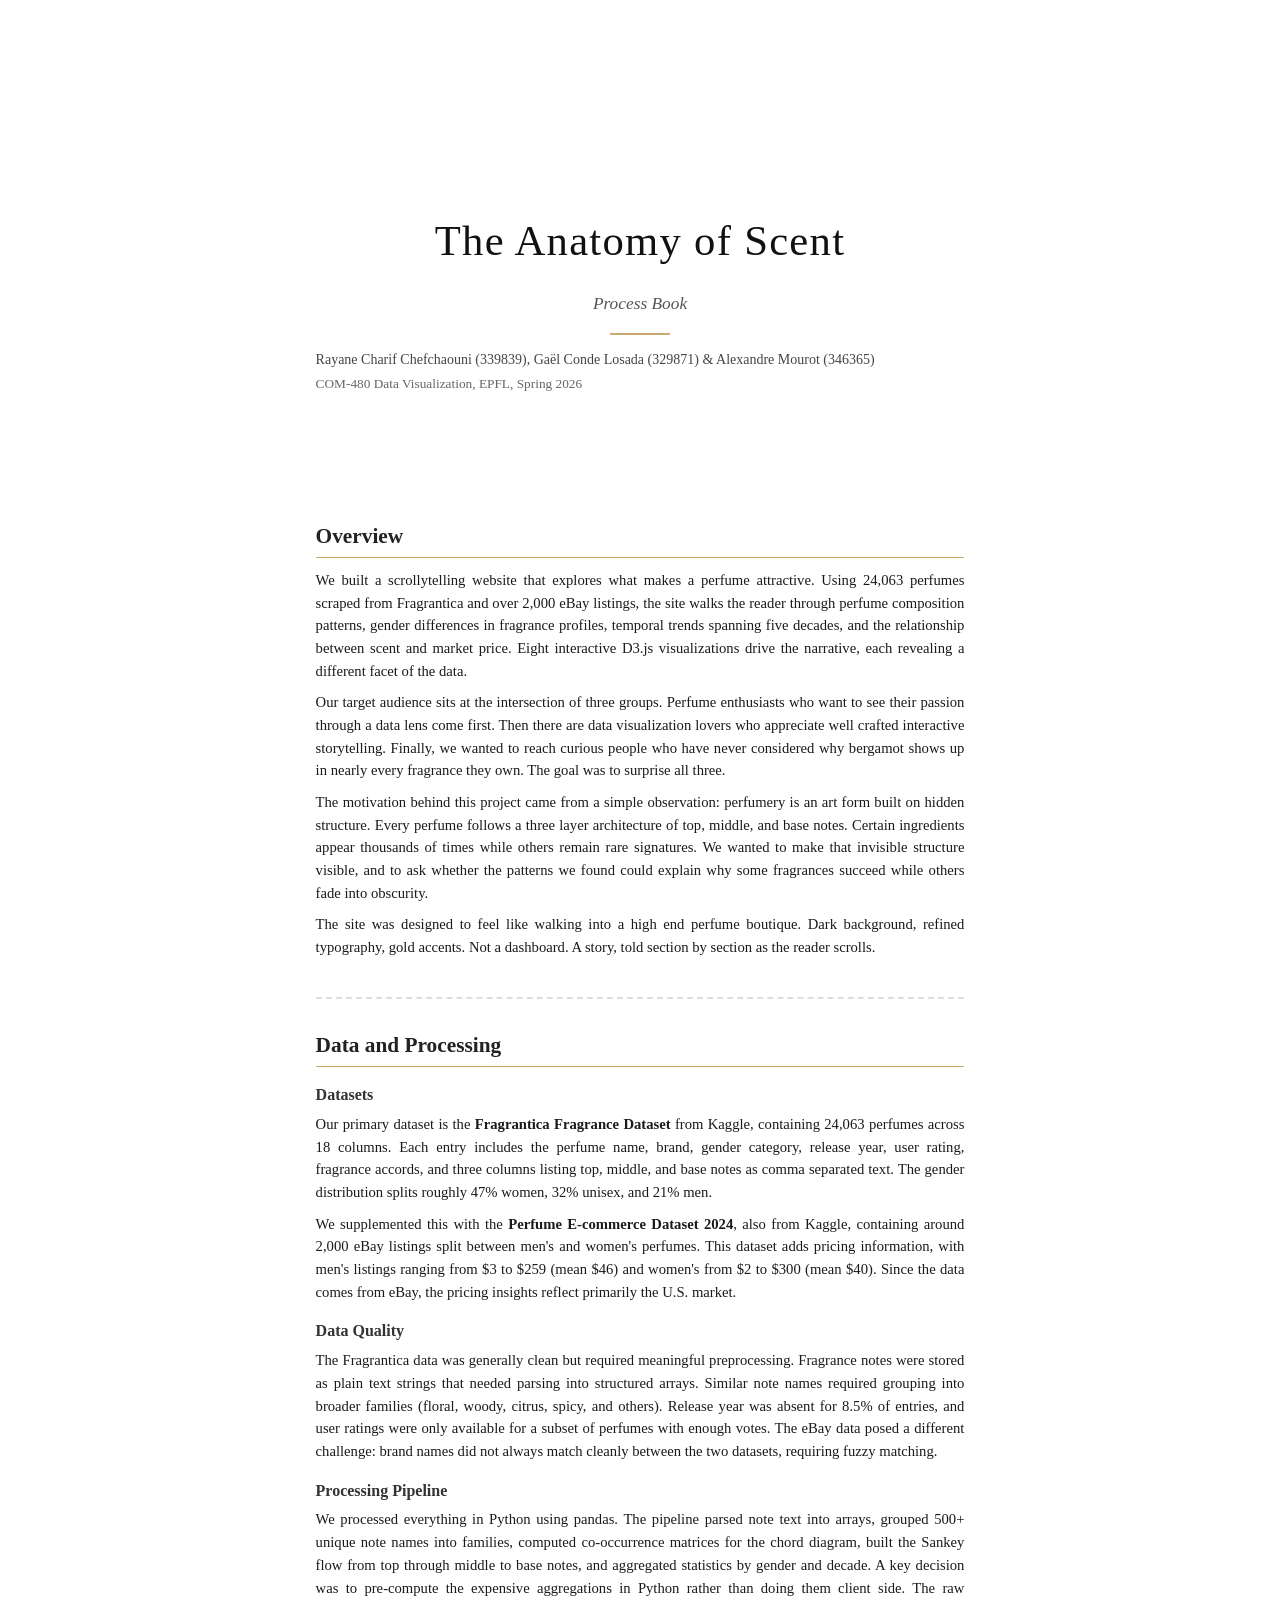
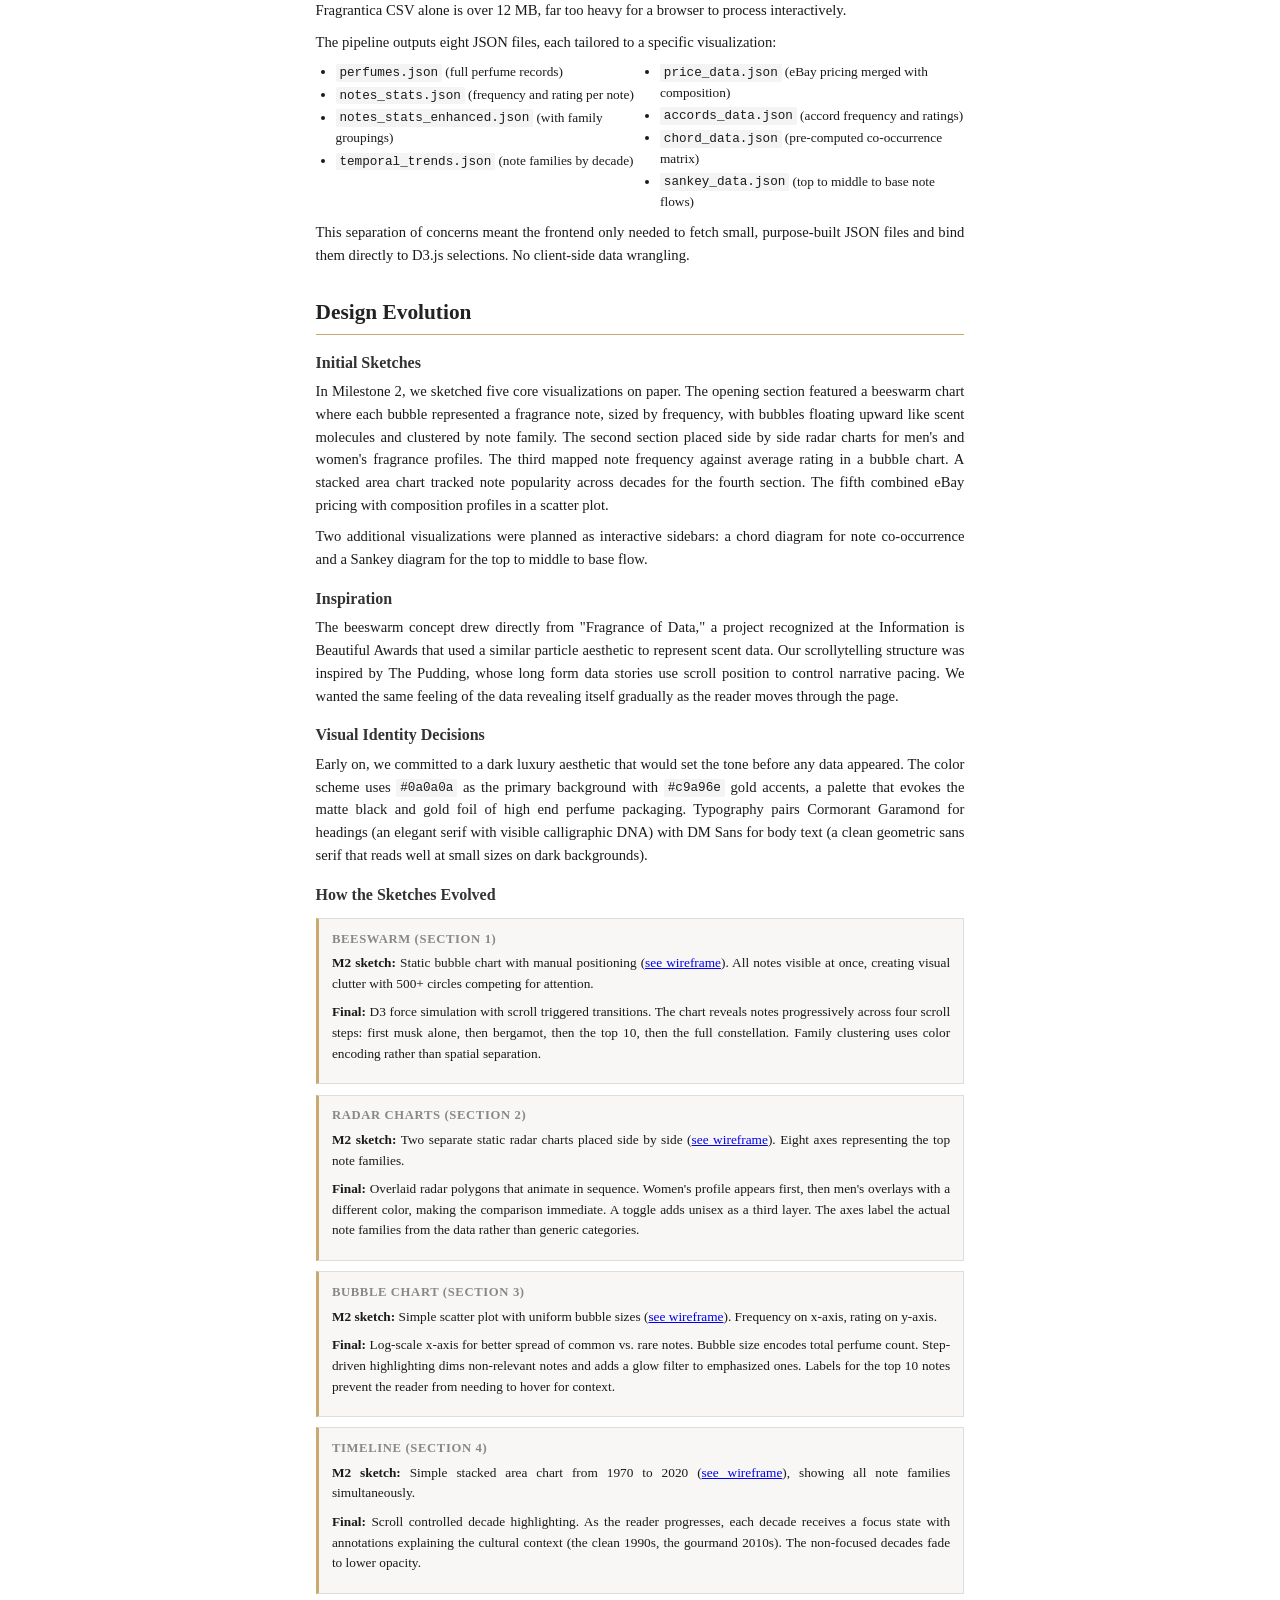
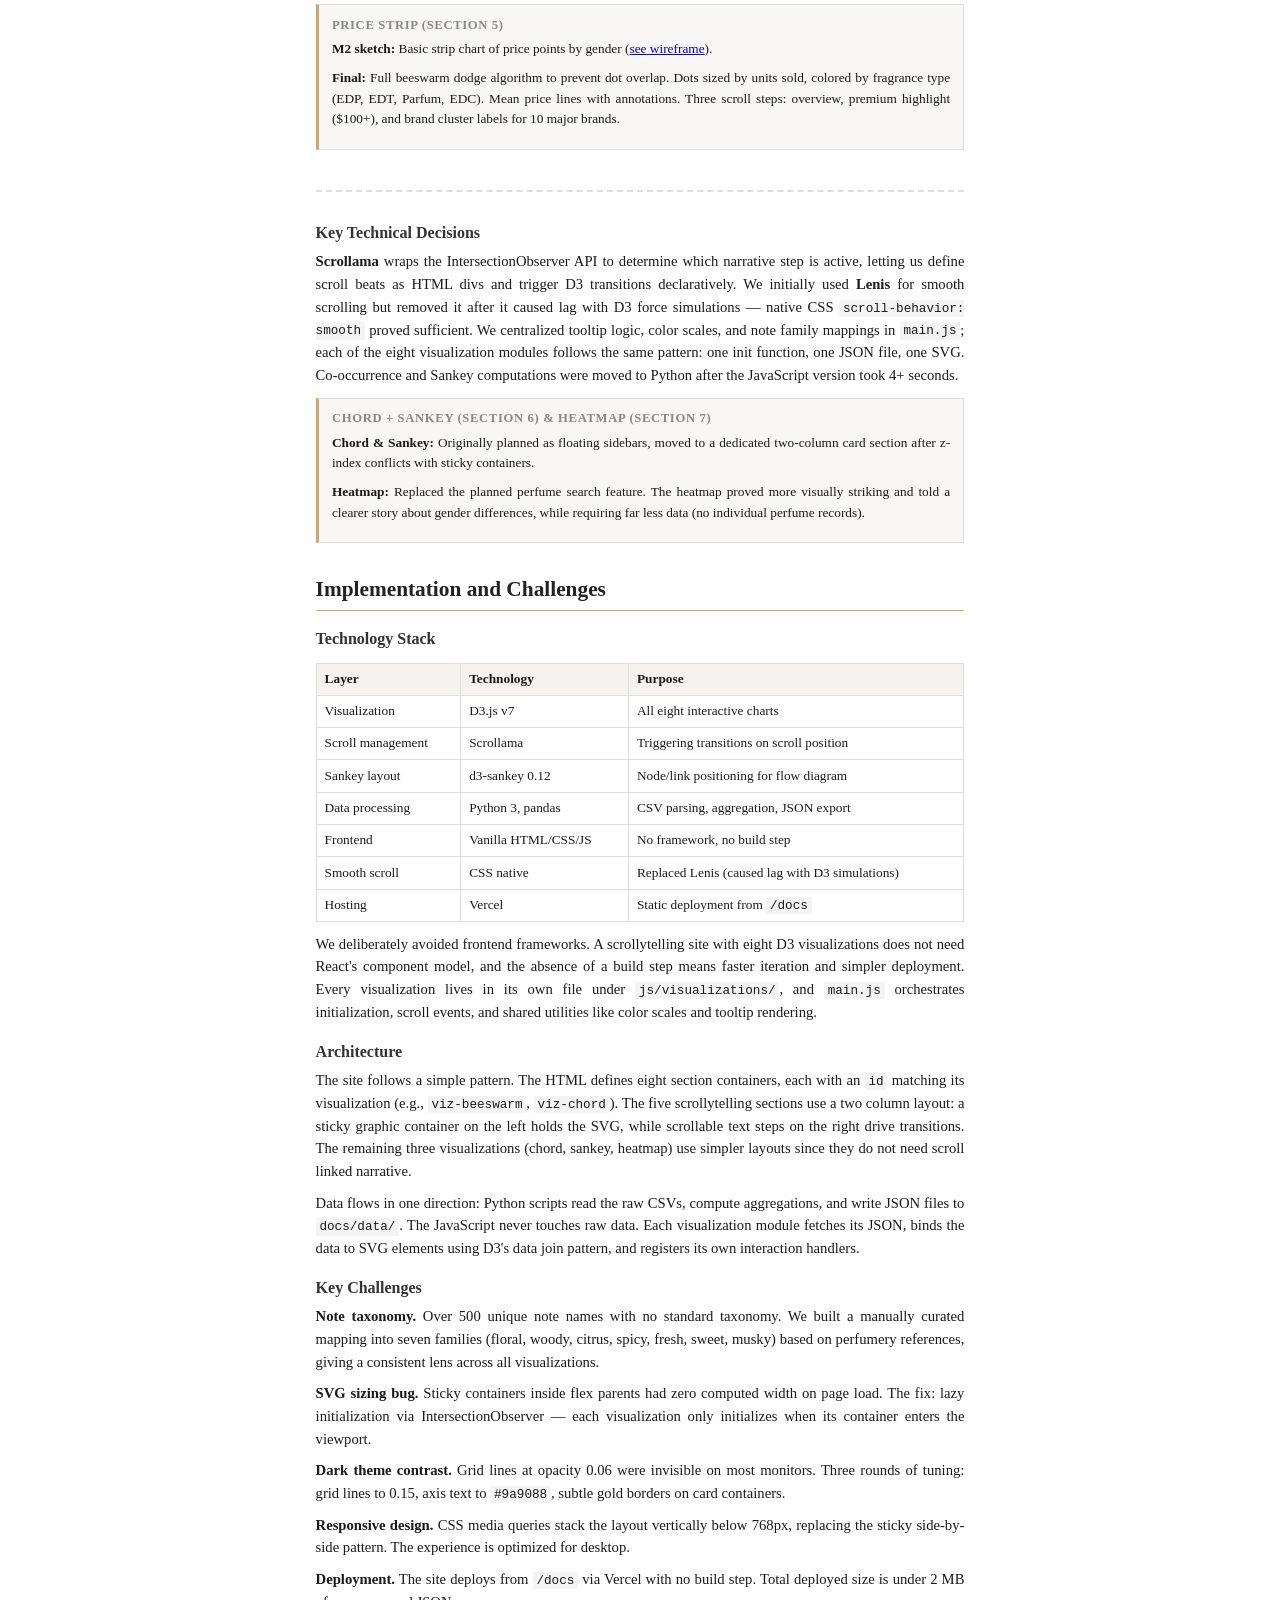
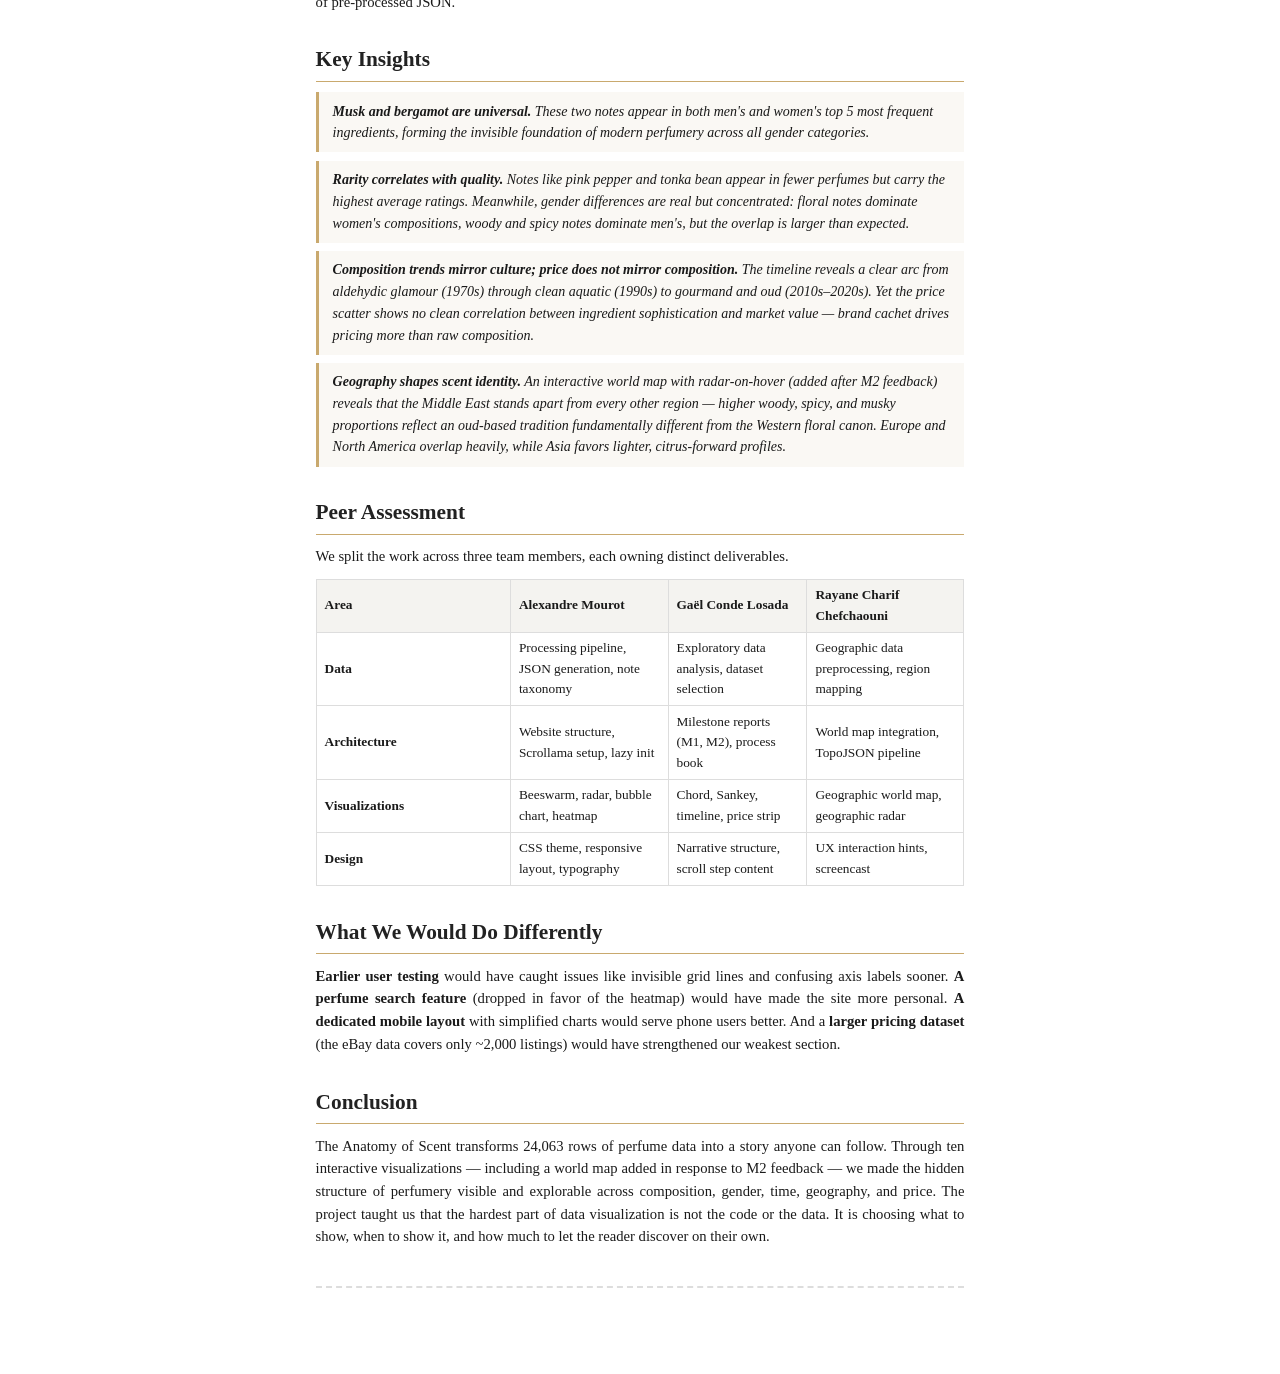
==== commit 616d0e49: "docs(m3): update README and Process Book with geographic section, 3rd member, 10 visualizations" ====
--- a/milestones/ProcessBook.html
+++ b/milestones/ProcessBook.html
@@ -503,35 +503,44 @@
     <strong>Composition trends mirror culture; price does not mirror composition.</strong> The timeline reveals a clear arc from aldehydic glamour (1970s) through clean aquatic (1990s) to gourmand and oud (2010s–2020s). Yet the price scatter shows no clean correlation between ingredient sophistication and market value — brand cachet drives pricing more than raw composition.
   </div>
 
+  <div class="insight">
+    <strong>Geography shapes scent identity.</strong> An interactive world map with radar-on-hover (added after M2 feedback) reveals that the Middle East stands apart from every other region — higher woody, spicy, and musky proportions reflect an oud-based tradition fundamentally different from the Western floral canon. Europe and North America overlap heavily, while Asia favors lighter, citrus-forward profiles.
+  </div>
+
   <h2>Peer Assessment</h2>
 
-  <p>We split the work equally (50/50) with each team member owning distinct deliverables.</p>
+  <p>We split the work across three team members, each owning distinct deliverables.</p>
 
   <table class="assessment-table">
     <tr>
       <th>Area</th>
       <th>Alexandre Mourot</th>
       <th>Ga&euml;l Conde Losada</th>
+      <th>Rayane Charif Chefchaouni</th>
     </tr>
     <tr>
       <td>Data</td>
-      <td>Processing pipeline, Python scripts, JSON generation, note taxonomy mapping</td>
-      <td>Exploratory data analysis, dataset selection, data quality assessment</td>
+      <td>Processing pipeline, JSON generation, note taxonomy</td>
+      <td>Exploratory data analysis, dataset selection</td>
+      <td>Geographic data preprocessing, region mapping</td>
     </tr>
     <tr>
       <td>Architecture</td>
-      <td>Website structure, scrollytelling setup with Scrollama, lazy initialization system</td>
-      <td>Milestone reports (M1, M2), process book, testing across browsers</td>
+      <td>Website structure, Scrollama setup, lazy init</td>
+      <td>Milestone reports (M1, M2), process book</td>
+      <td>World map integration, TopoJSON pipeline</td>
     </tr>
     <tr>
       <td>Visualizations</td>
-      <td>Beeswarm, radar charts, bubble chart, interactive heatmap</td>
-      <td>Chord diagram, Sankey diagram, timeline chart, price analysis</td>
+      <td>Beeswarm, radar, bubble chart, heatmap</td>
+      <td>Chord, Sankey, timeline, price strip</td>
+      <td>Geographic world map, geographic radar</td>
     </tr>
     <tr>
       <td>Design</td>
-      <td>CSS dark theme, responsive layout, typography, color system</td>
-      <td>Content writing for scroll steps, narrative structure, user flow</td>
+      <td>CSS theme, responsive layout, typography</td>
+      <td>Narrative structure, scroll step content</td>
+      <td>UX interaction hints, screencast</td>
     </tr>
   </table>
 
@@ -544,7 +553,7 @@
   <h2>Conclusion</h2>
 
   <p>
-    The Anatomy of Scent transforms 24,063 rows of perfume data into a story anyone can follow. Through eight interactive visualizations and a scroll driven narrative, we made the hidden structure of perfumery visible and explorable. The project taught us that the hardest part of data visualization is not the code or the data. It is choosing what to show, when to show it, and how much to let the reader discover on their own.
+    The Anatomy of Scent transforms 24,063 rows of perfume data into a story anyone can follow. Through ten interactive visualizations — including a world map added in response to M2 feedback — we made the hidden structure of perfumery visible and explorable across composition, gender, time, geography, and price. The project taught us that the hardest part of data visualization is not the code or the data. It is choosing what to show, when to show it, and how much to let the reader discover on their own.
   </p>
 </div>
 
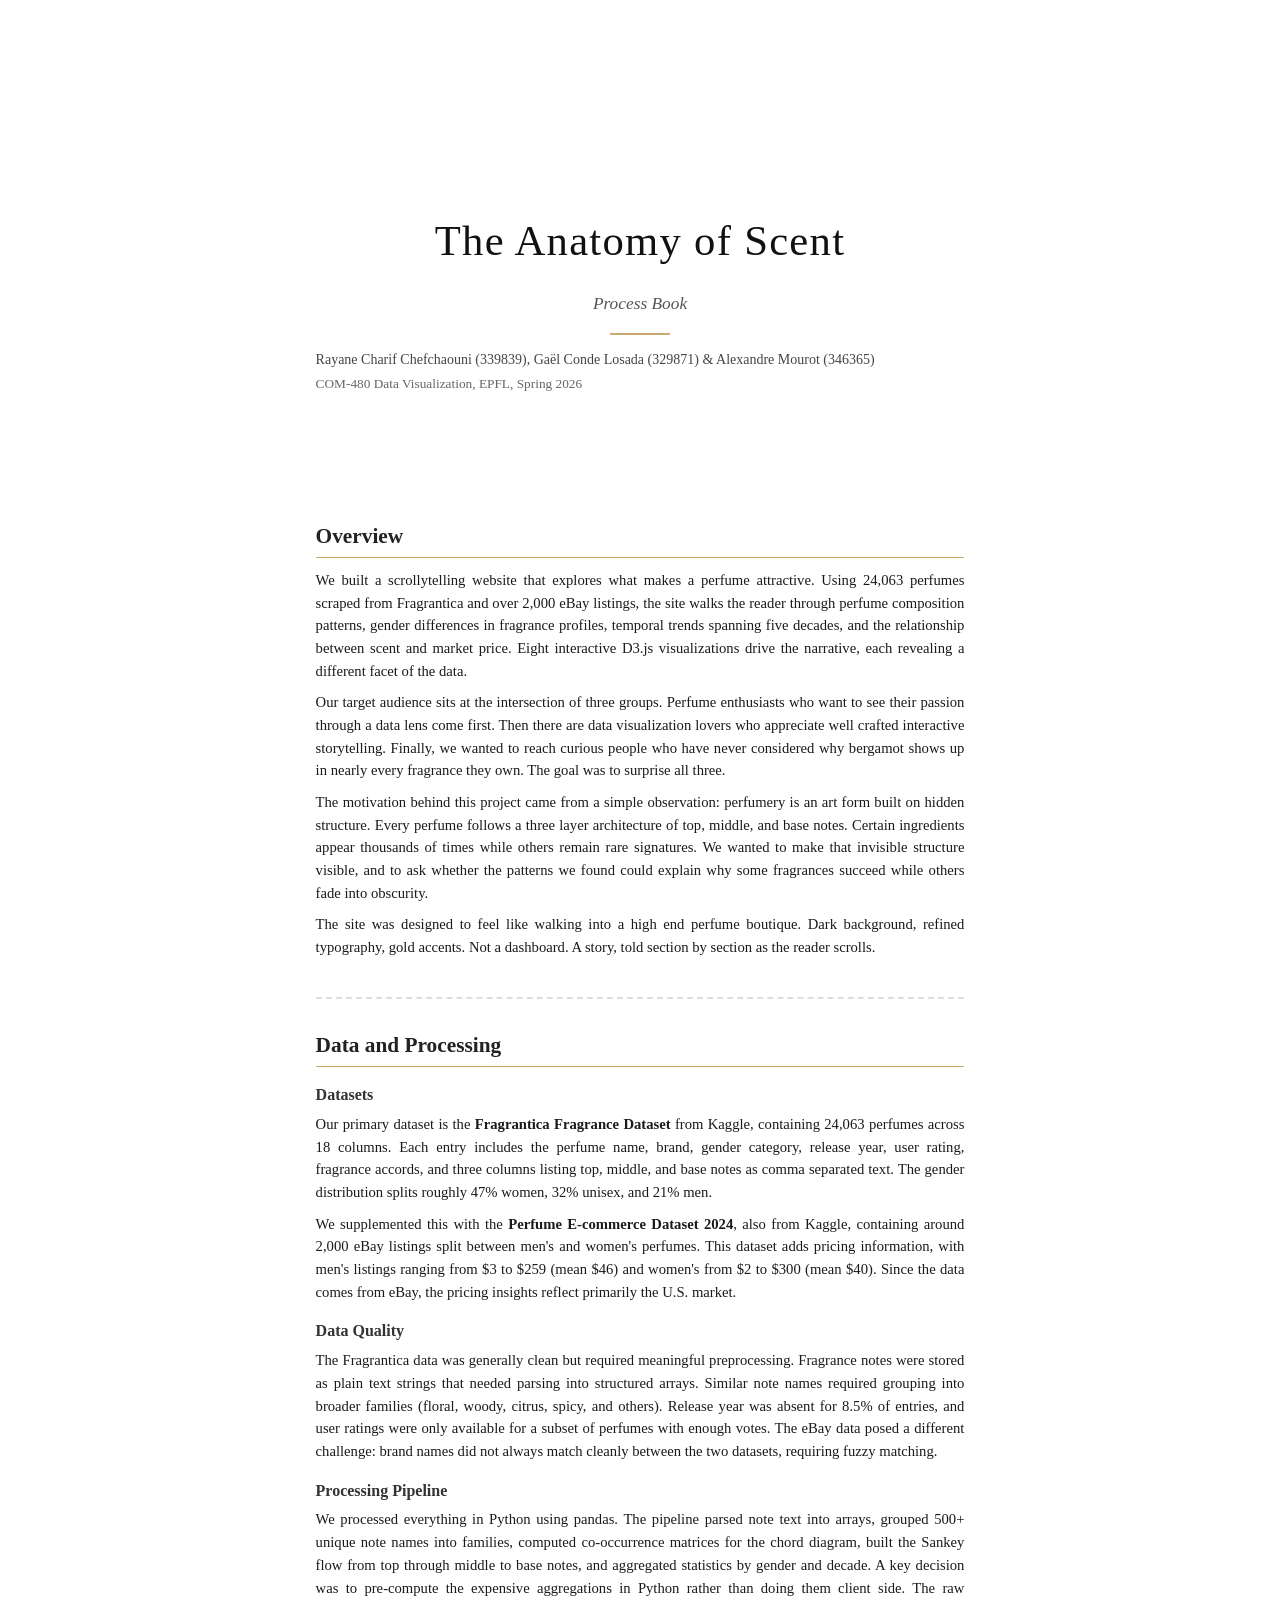
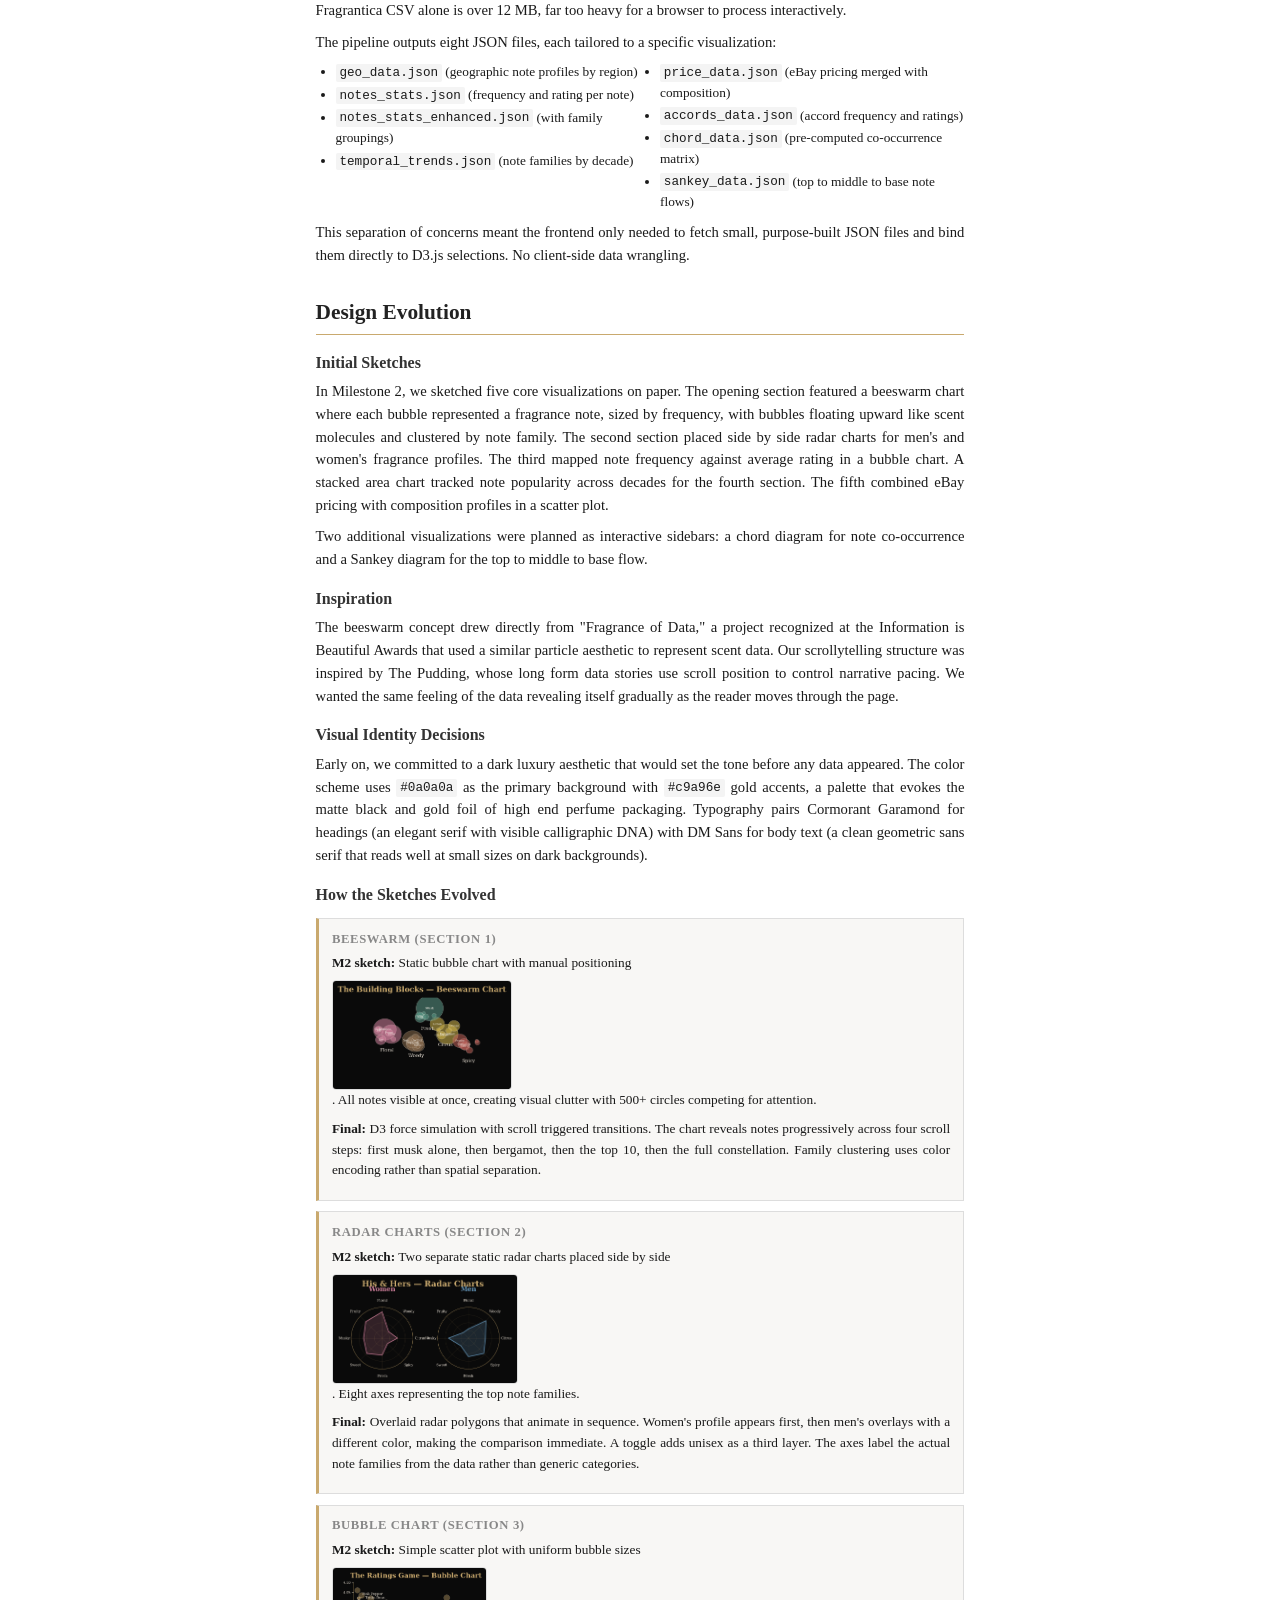
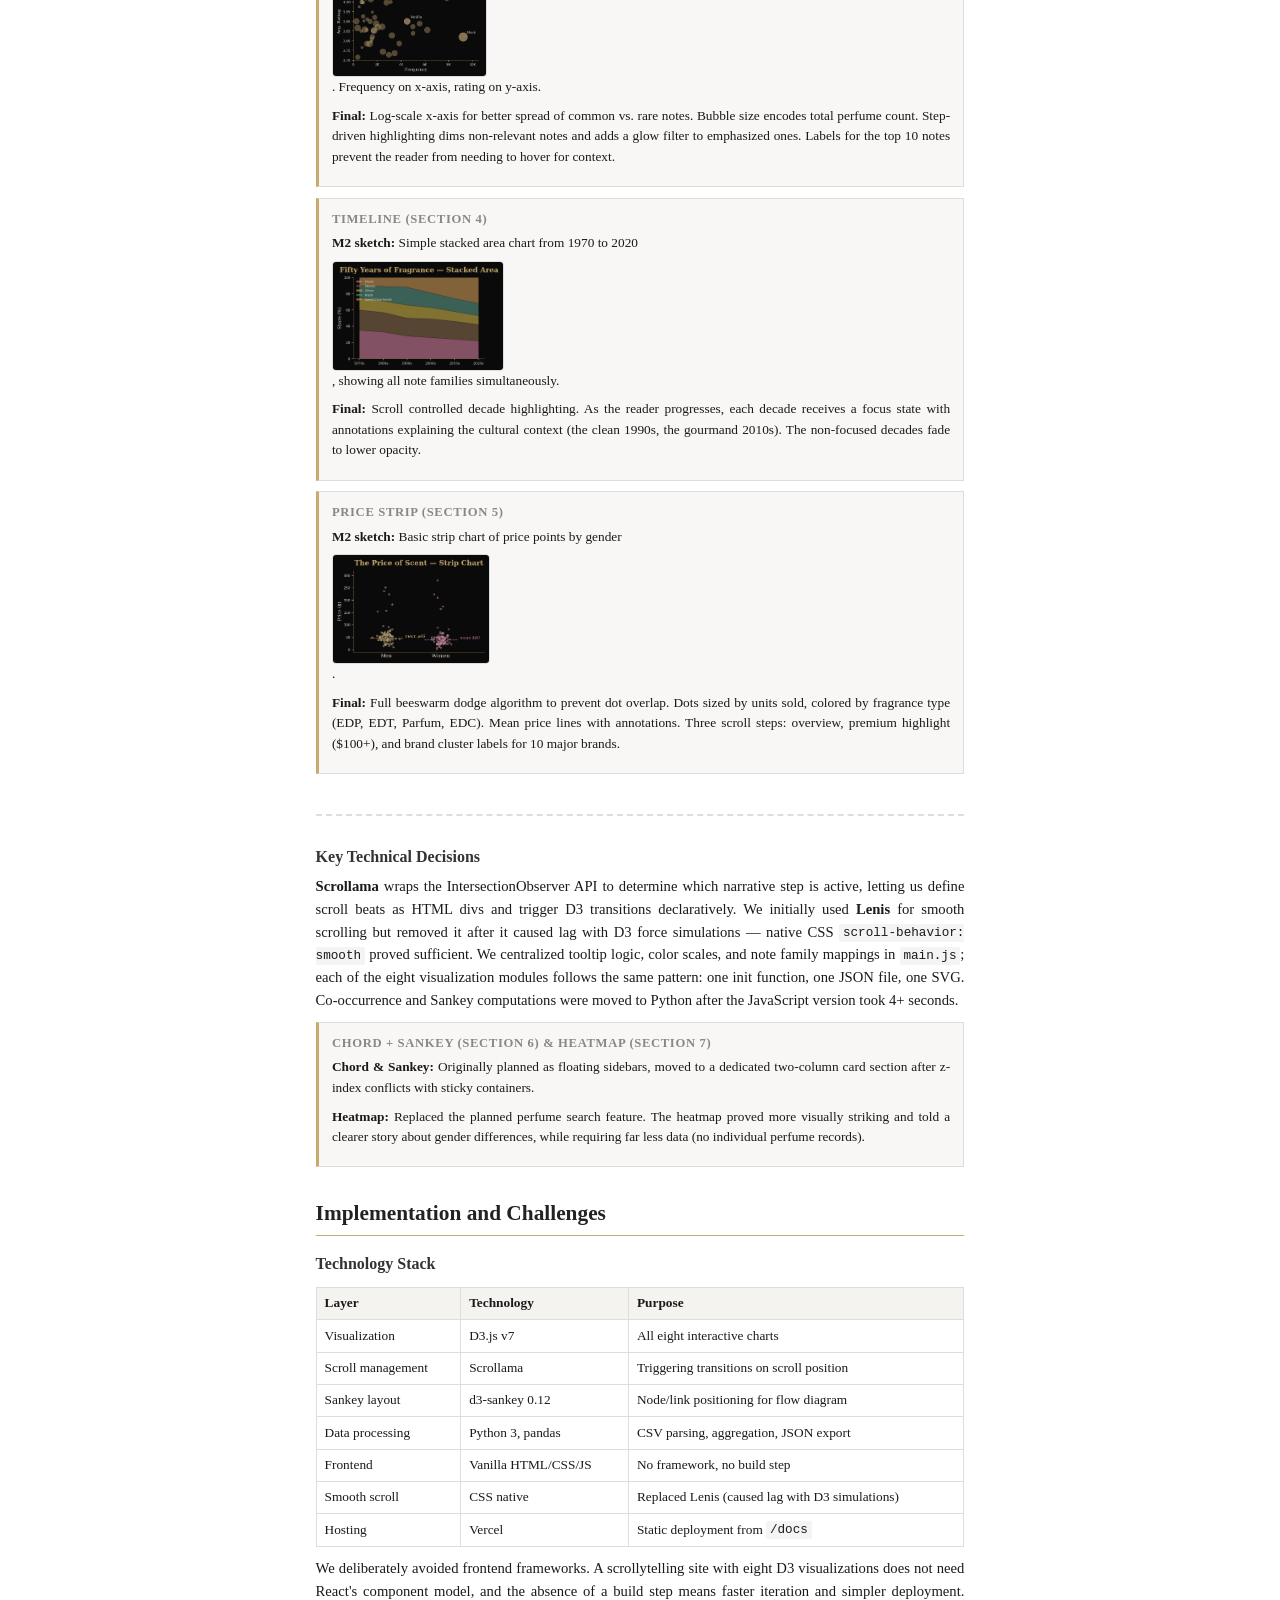
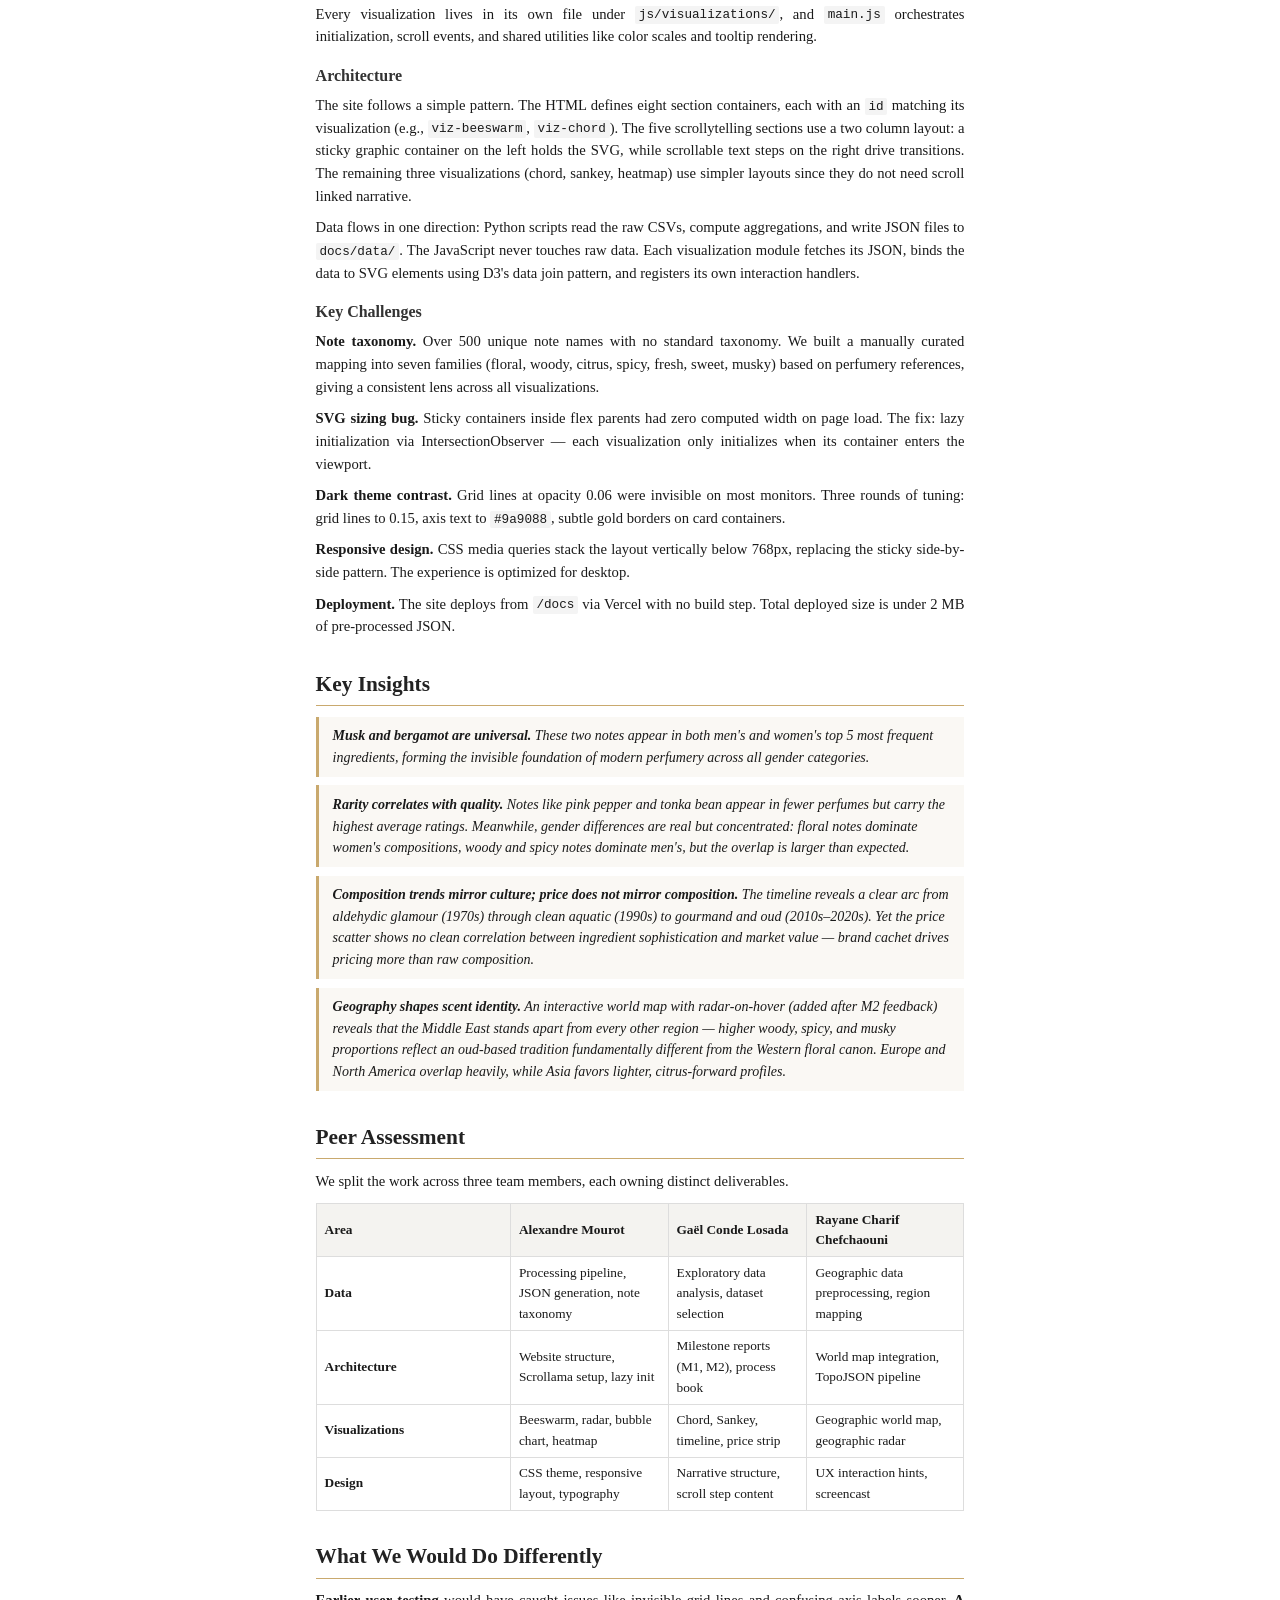
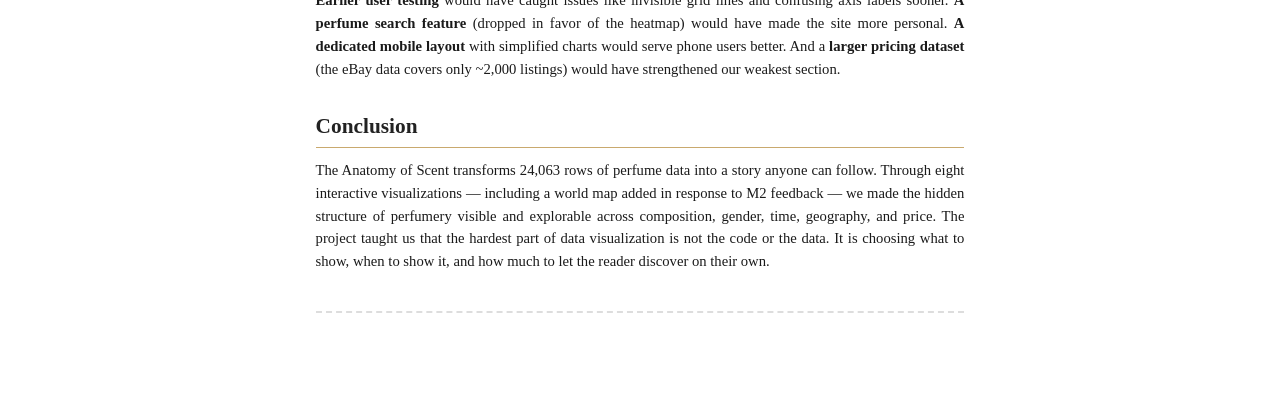
==== commit de22a79f: "fix: embed wireframe sketches inline, correct viz count to 8, replace perfumes.json with geo_data.js" ====
--- a/milestones/ProcessBook.html
+++ b/milestones/ProcessBook.html
@@ -322,7 +322,7 @@
   <p>The pipeline outputs eight JSON files, each tailored to a specific visualization:</p>
 
   <ul class="file-list">
-    <li><code>perfumes.json</code> (full perfume records)</li>
+    <li><code>geo_data.json</code> (geographic note profiles by region)</li>
     <li><code>notes_stats.json</code> (frequency and rating per note)</li>
     <li><code>notes_stats_enhanced.json</code> (with family groupings)</li>
     <li><code>temporal_trends.json</code> (note families by decade)</li>
@@ -364,31 +364,31 @@
 
   <div class="sketch-box">
     <div class="sketch-label">Beeswarm (Section 1)</div>
-    <p><strong>M2 sketch:</strong> Static bubble chart with manual positioning (<a href="figures/m2/beeswarm_sketch.png">see wireframe</a>). All notes visible at once, creating visual clutter with 500+ circles competing for attention.</p>
+    <p><strong>M2 sketch:</strong> Static bubble chart with manual positioning <br><img src="[data-uri]" style="max-width:100%;max-height:110px;border:1px solid #ddd;border-radius:4px;margin-top:0.5em;display:block;" alt="beeswarm wireframe">. All notes visible at once, creating visual clutter with 500+ circles competing for attention.</p>
     <p><strong>Final:</strong> D3 force simulation with scroll triggered transitions. The chart reveals notes progressively across four scroll steps: first musk alone, then bergamot, then the top 10, then the full constellation. Family clustering uses color encoding rather than spatial separation.</p>
   </div>
 
   <div class="sketch-box">
     <div class="sketch-label">Radar Charts (Section 2)</div>
-    <p><strong>M2 sketch:</strong> Two separate static radar charts placed side by side (<a href="figures/m2/radar_sketch.png">see wireframe</a>). Eight axes representing the top note families.</p>
+    <p><strong>M2 sketch:</strong> Two separate static radar charts placed side by side <br><img src="[data-uri]" style="max-width:100%;max-height:110px;border:1px solid #ddd;border-radius:4px;margin-top:0.5em;display:block;" alt="radar wireframe">. Eight axes representing the top note families.</p>
     <p><strong>Final:</strong> Overlaid radar polygons that animate in sequence. Women's profile appears first, then men's overlays with a different color, making the comparison immediate. A toggle adds unisex as a third layer. The axes label the actual note families from the data rather than generic categories.</p>
   </div>
 
   <div class="sketch-box">
     <div class="sketch-label">Bubble Chart (Section 3)</div>
-    <p><strong>M2 sketch:</strong> Simple scatter plot with uniform bubble sizes (<a href="figures/m2/bubble_sketch.png">see wireframe</a>). Frequency on x-axis, rating on y-axis.</p>
+    <p><strong>M2 sketch:</strong> Simple scatter plot with uniform bubble sizes <br><img src="[data-uri]" style="max-width:100%;max-height:110px;border:1px solid #ddd;border-radius:4px;margin-top:0.5em;display:block;" alt="bubble wireframe">. Frequency on x-axis, rating on y-axis.</p>
     <p><strong>Final:</strong> Log-scale x-axis for better spread of common vs. rare notes. Bubble size encodes total perfume count. Step-driven highlighting dims non-relevant notes and adds a glow filter to emphasized ones. Labels for the top 10 notes prevent the reader from needing to hover for context.</p>
   </div>
 
   <div class="sketch-box">
     <div class="sketch-label">Timeline (Section 4)</div>
-    <p><strong>M2 sketch:</strong> Simple stacked area chart from 1970 to 2020 (<a href="figures/m2/stacked_area_sketch.png">see wireframe</a>), showing all note families simultaneously.</p>
+    <p><strong>M2 sketch:</strong> Simple stacked area chart from 1970 to 2020 <br><img src="[data-uri]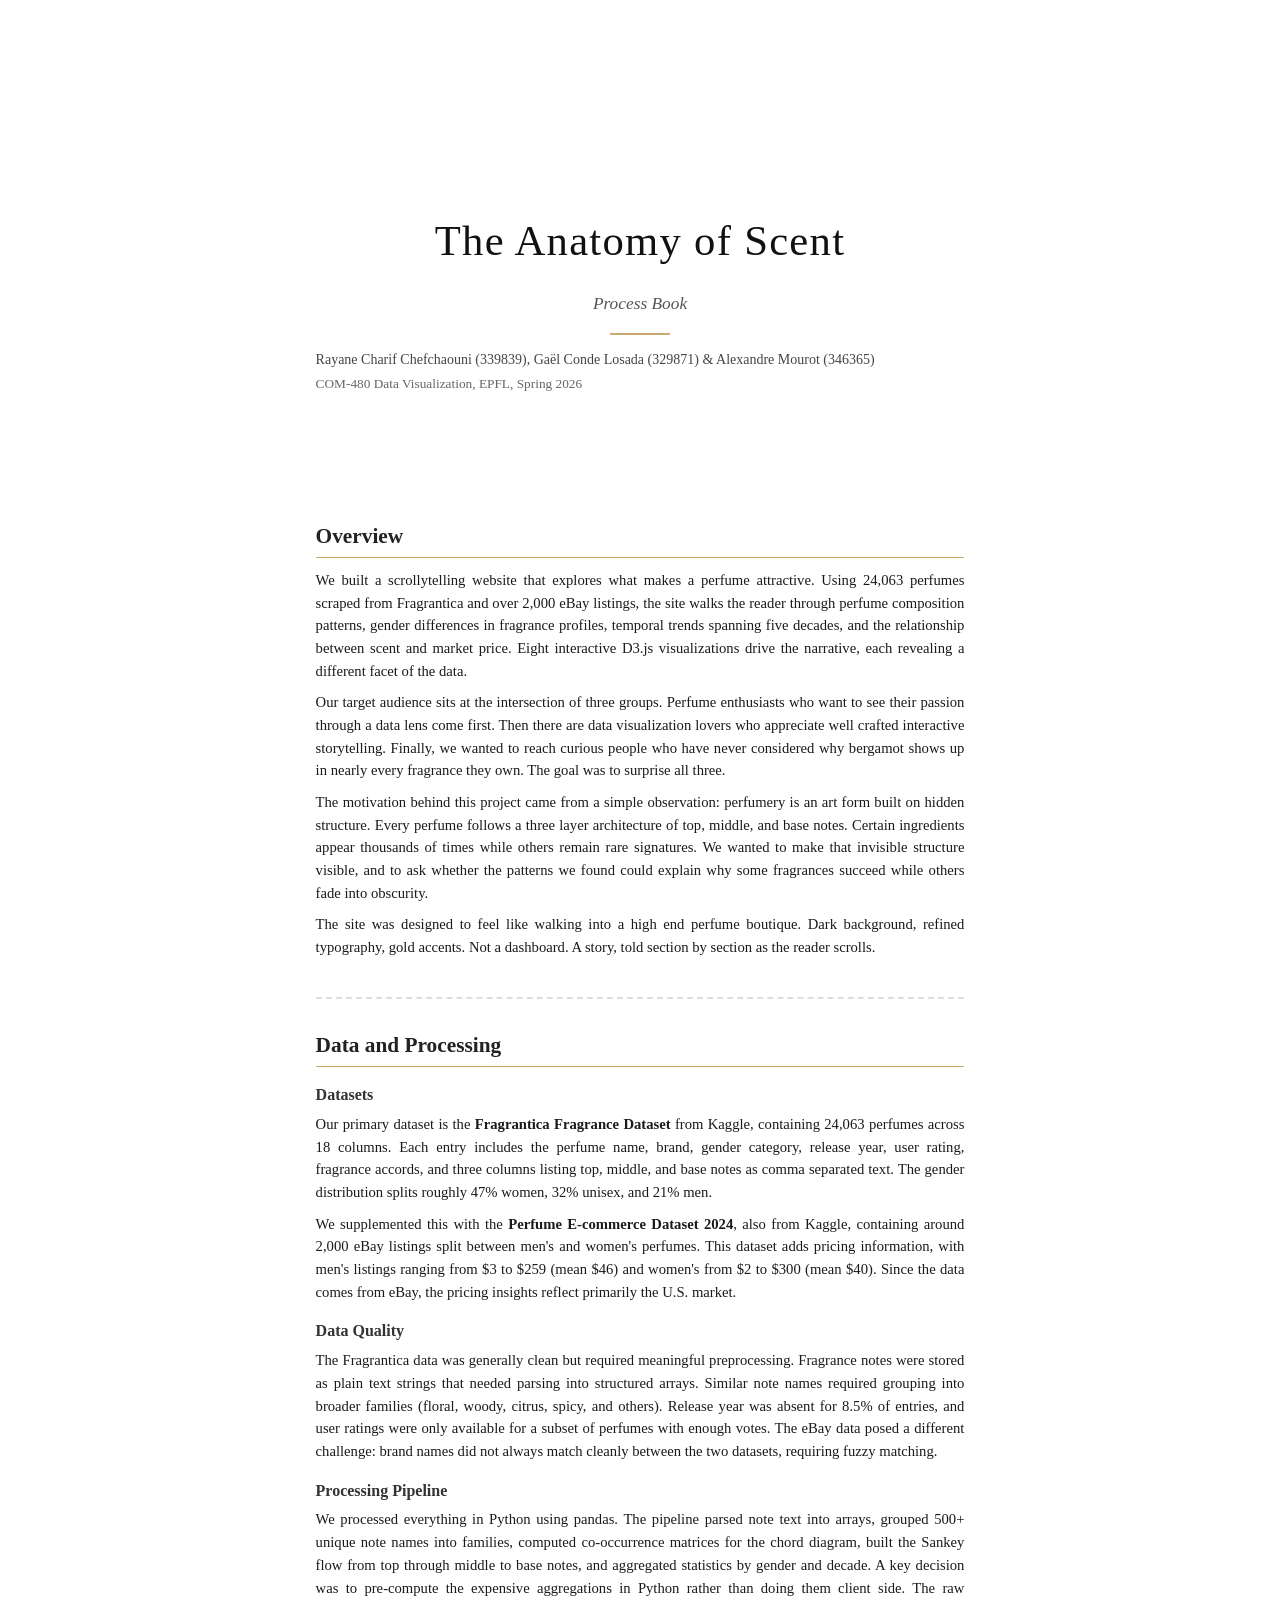
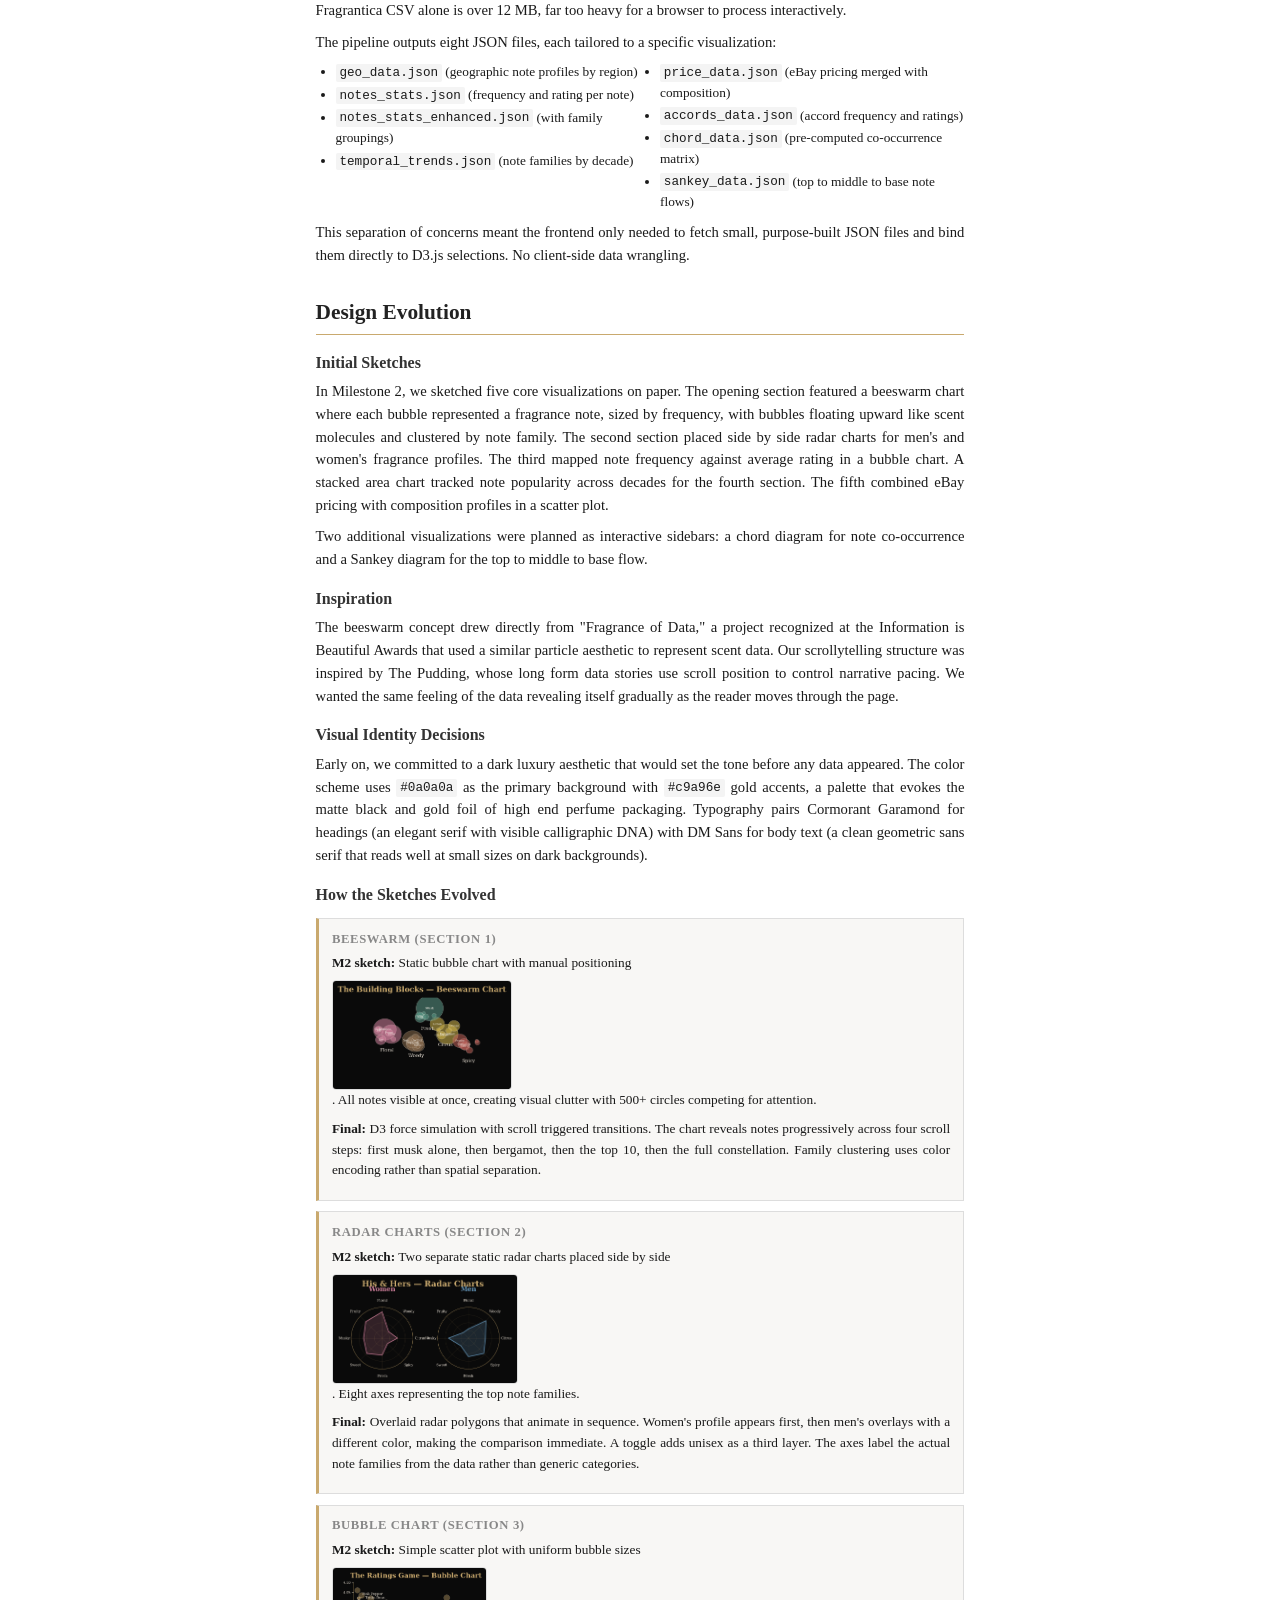
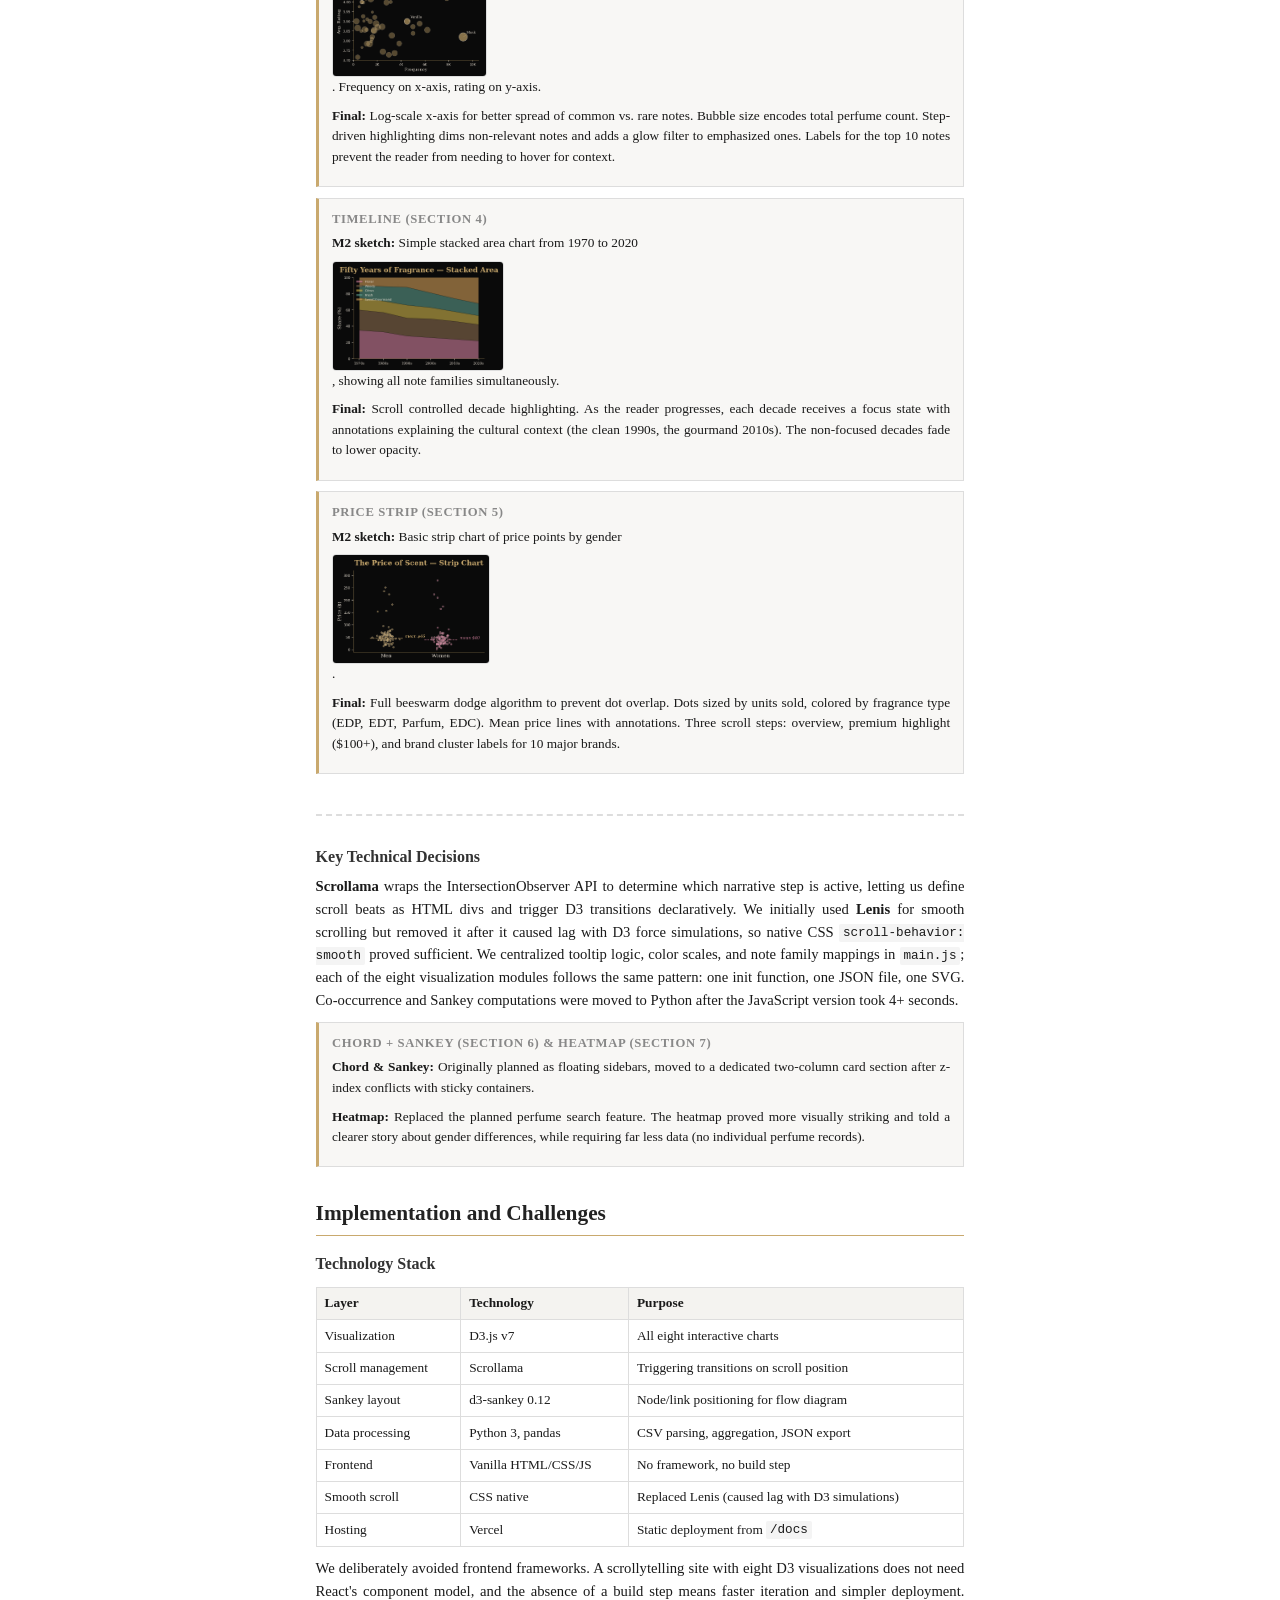
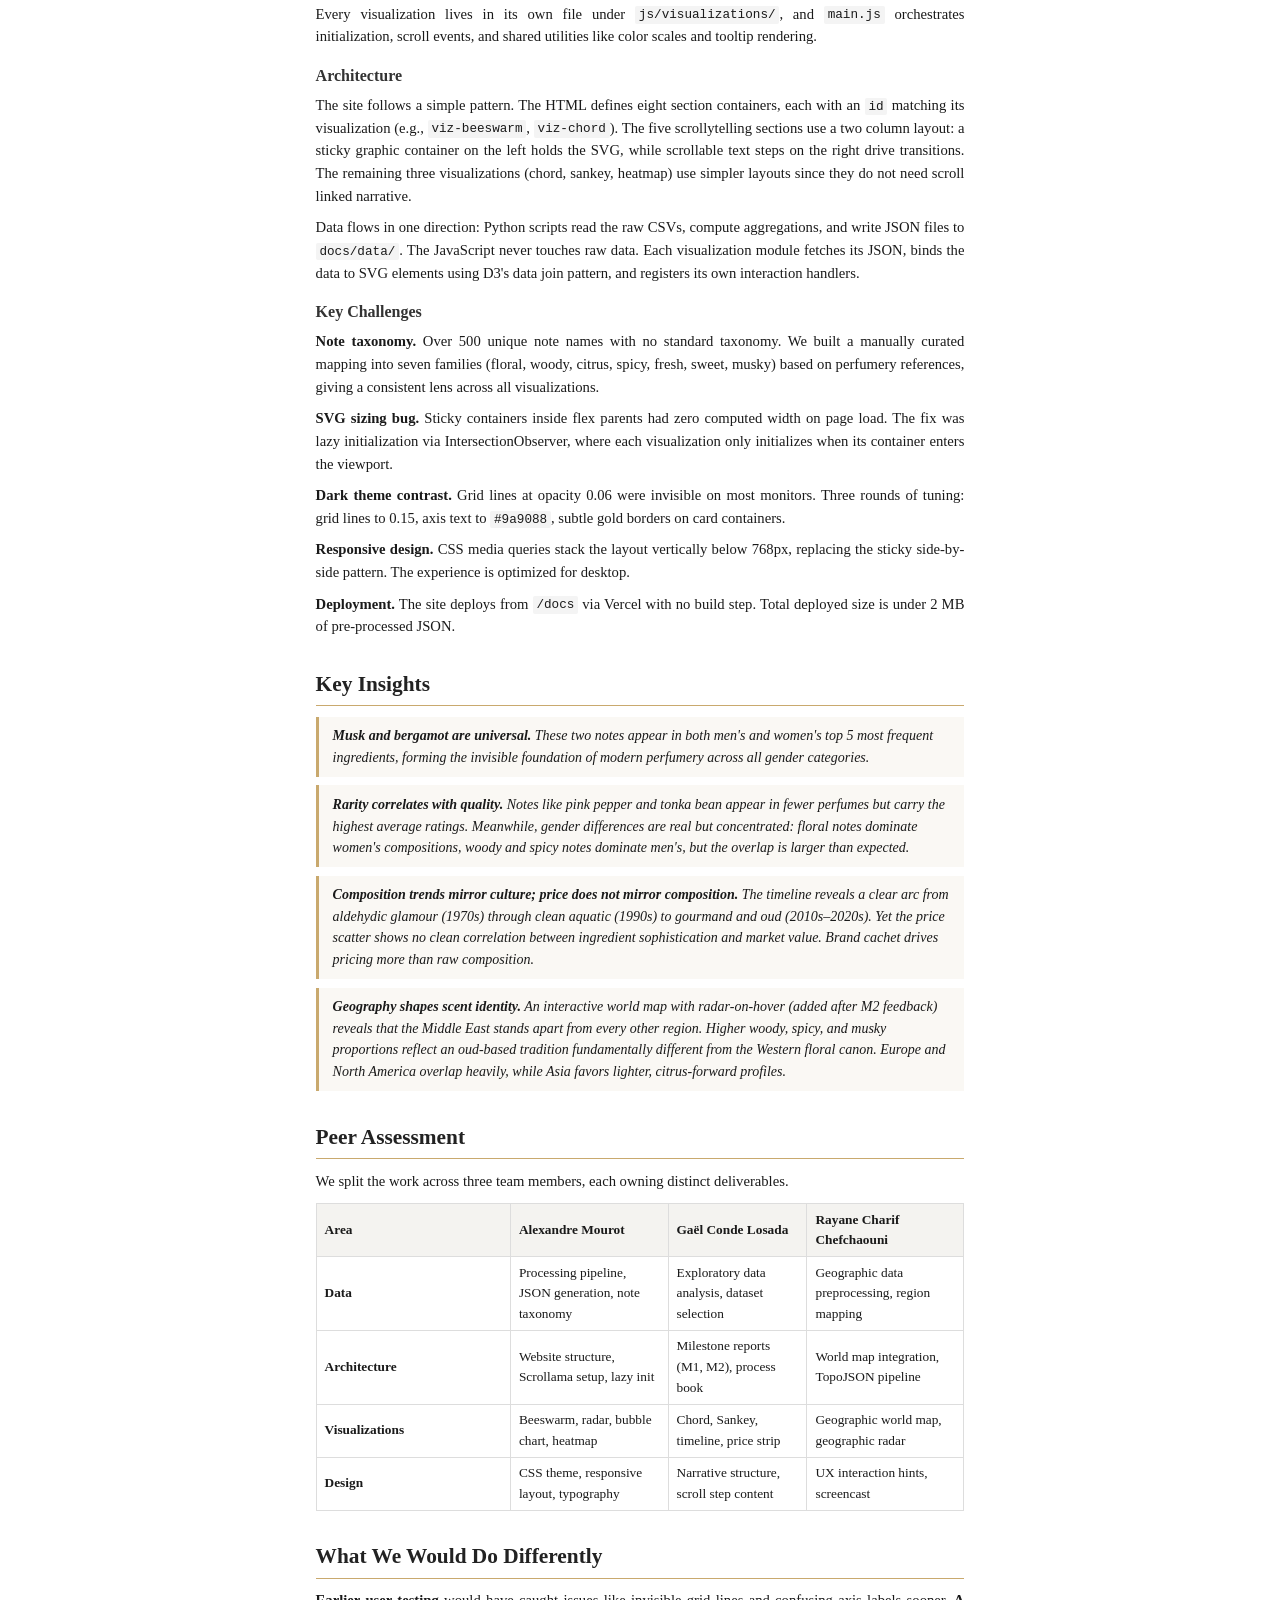
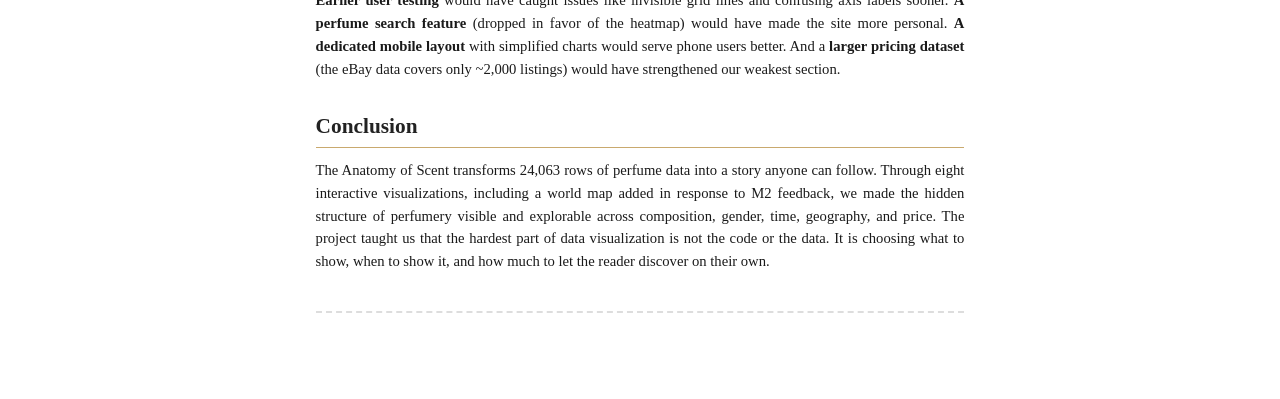
==== commit c2fc3462: "correction conclusion" ====
--- a/milestones/ProcessBook.html
+++ b/milestones/ProcessBook.html
@@ -397,7 +397,7 @@
   <h3>Key Technical Decisions</h3>
 
   <p>
-    <strong>Scrollama</strong> wraps the IntersectionObserver API to determine which narrative step is active, letting us define scroll beats as HTML divs and trigger D3 transitions declaratively. We initially used <strong>Lenis</strong> for smooth scrolling but removed it after it caused lag with D3 force simulations — native CSS <code>scroll-behavior: smooth</code> proved sufficient. We centralized tooltip logic, color scales, and note family mappings in <code>main.js</code>; each of the eight visualization modules follows the same pattern: one init function, one JSON file, one SVG. Co-occurrence and Sankey computations were moved to Python after the JavaScript version took 4+ seconds.
+    <strong>Scrollama</strong> wraps the IntersectionObserver API to determine which narrative step is active, letting us define scroll beats as HTML divs and trigger D3 transitions declaratively. We initially used <strong>Lenis</strong> for smooth scrolling but removed it after it caused lag with D3 force simulations, so native CSS <code>scroll-behavior: smooth</code> proved sufficient. We centralized tooltip logic, color scales, and note family mappings in <code>main.js</code>; each of the eight visualization modules follows the same pattern: one init function, one JSON file, one SVG. Co-occurrence and Sankey computations were moved to Python after the JavaScript version took 4+ seconds.
   </p>
 
   <div class="sketch-box">
@@ -474,7 +474,7 @@
   </p>
 
   <p>
-    <strong>SVG sizing bug.</strong> Sticky containers inside flex parents had zero computed width on page load. The fix: lazy initialization via IntersectionObserver — each visualization only initializes when its container enters the viewport.
+    <strong>SVG sizing bug.</strong> Sticky containers inside flex parents had zero computed width on page load. The fix was lazy initialization via IntersectionObserver, where each visualization only initializes when its container enters the viewport.
   </p>
 
   <p>
@@ -500,11 +500,11 @@
   </div>
 
   <div class="insight">
-    <strong>Composition trends mirror culture; price does not mirror composition.</strong> The timeline reveals a clear arc from aldehydic glamour (1970s) through clean aquatic (1990s) to gourmand and oud (2010s–2020s). Yet the price scatter shows no clean correlation between ingredient sophistication and market value — brand cachet drives pricing more than raw composition.
+    <strong>Composition trends mirror culture; price does not mirror composition.</strong> The timeline reveals a clear arc from aldehydic glamour (1970s) through clean aquatic (1990s) to gourmand and oud (2010s–2020s). Yet the price scatter shows no clean correlation between ingredient sophistication and market value. Brand cachet drives pricing more than raw composition.
   </div>
 
   <div class="insight">
-    <strong>Geography shapes scent identity.</strong> An interactive world map with radar-on-hover (added after M2 feedback) reveals that the Middle East stands apart from every other region — higher woody, spicy, and musky proportions reflect an oud-based tradition fundamentally different from the Western floral canon. Europe and North America overlap heavily, while Asia favors lighter, citrus-forward profiles.
+    <strong>Geography shapes scent identity.</strong> An interactive world map with radar-on-hover (added after M2 feedback) reveals that the Middle East stands apart from every other region. Higher woody, spicy, and musky proportions reflect an oud-based tradition fundamentally different from the Western floral canon. Europe and North America overlap heavily, while Asia favors lighter, citrus-forward profiles.
   </div>
 
   <h2>Peer Assessment</h2>
@@ -553,7 +553,7 @@
   <h2>Conclusion</h2>
 
   <p>
-    The Anatomy of Scent transforms 24,063 rows of perfume data into a story anyone can follow. Through eight interactive visualizations — including a world map added in response to M2 feedback — we made the hidden structure of perfumery visible and explorable across composition, gender, time, geography, and price. The project taught us that the hardest part of data visualization is not the code or the data. It is choosing what to show, when to show it, and how much to let the reader discover on their own.
+    The Anatomy of Scent transforms 24,063 rows of perfume data into a story anyone can follow. Through eight interactive visualizations, including a world map added in response to M2 feedback, we made the hidden structure of perfumery visible and explorable across composition, gender, time, geography, and price. The project taught us that the hardest part of data visualization is not the code or the data. It is choosing what to show, when to show it, and how much to let the reader discover on their own.
   </p>
 </div>
 
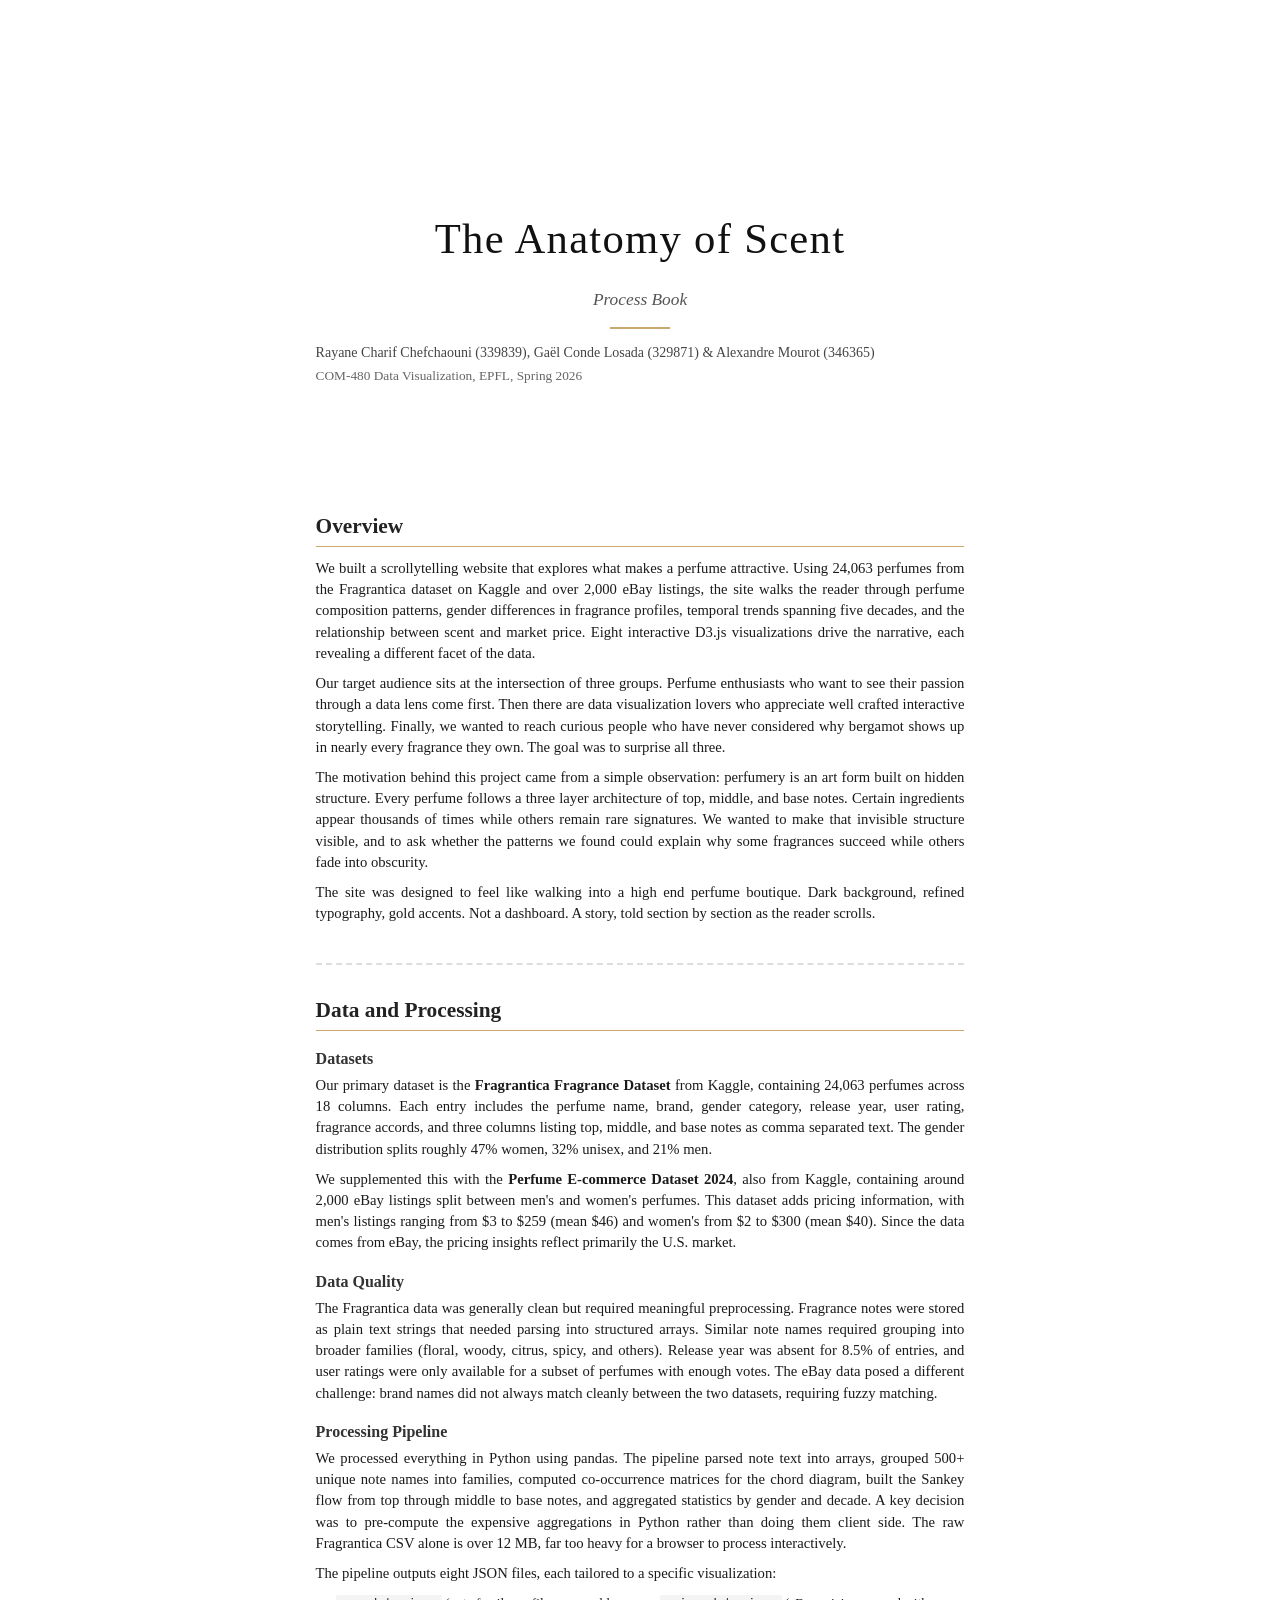
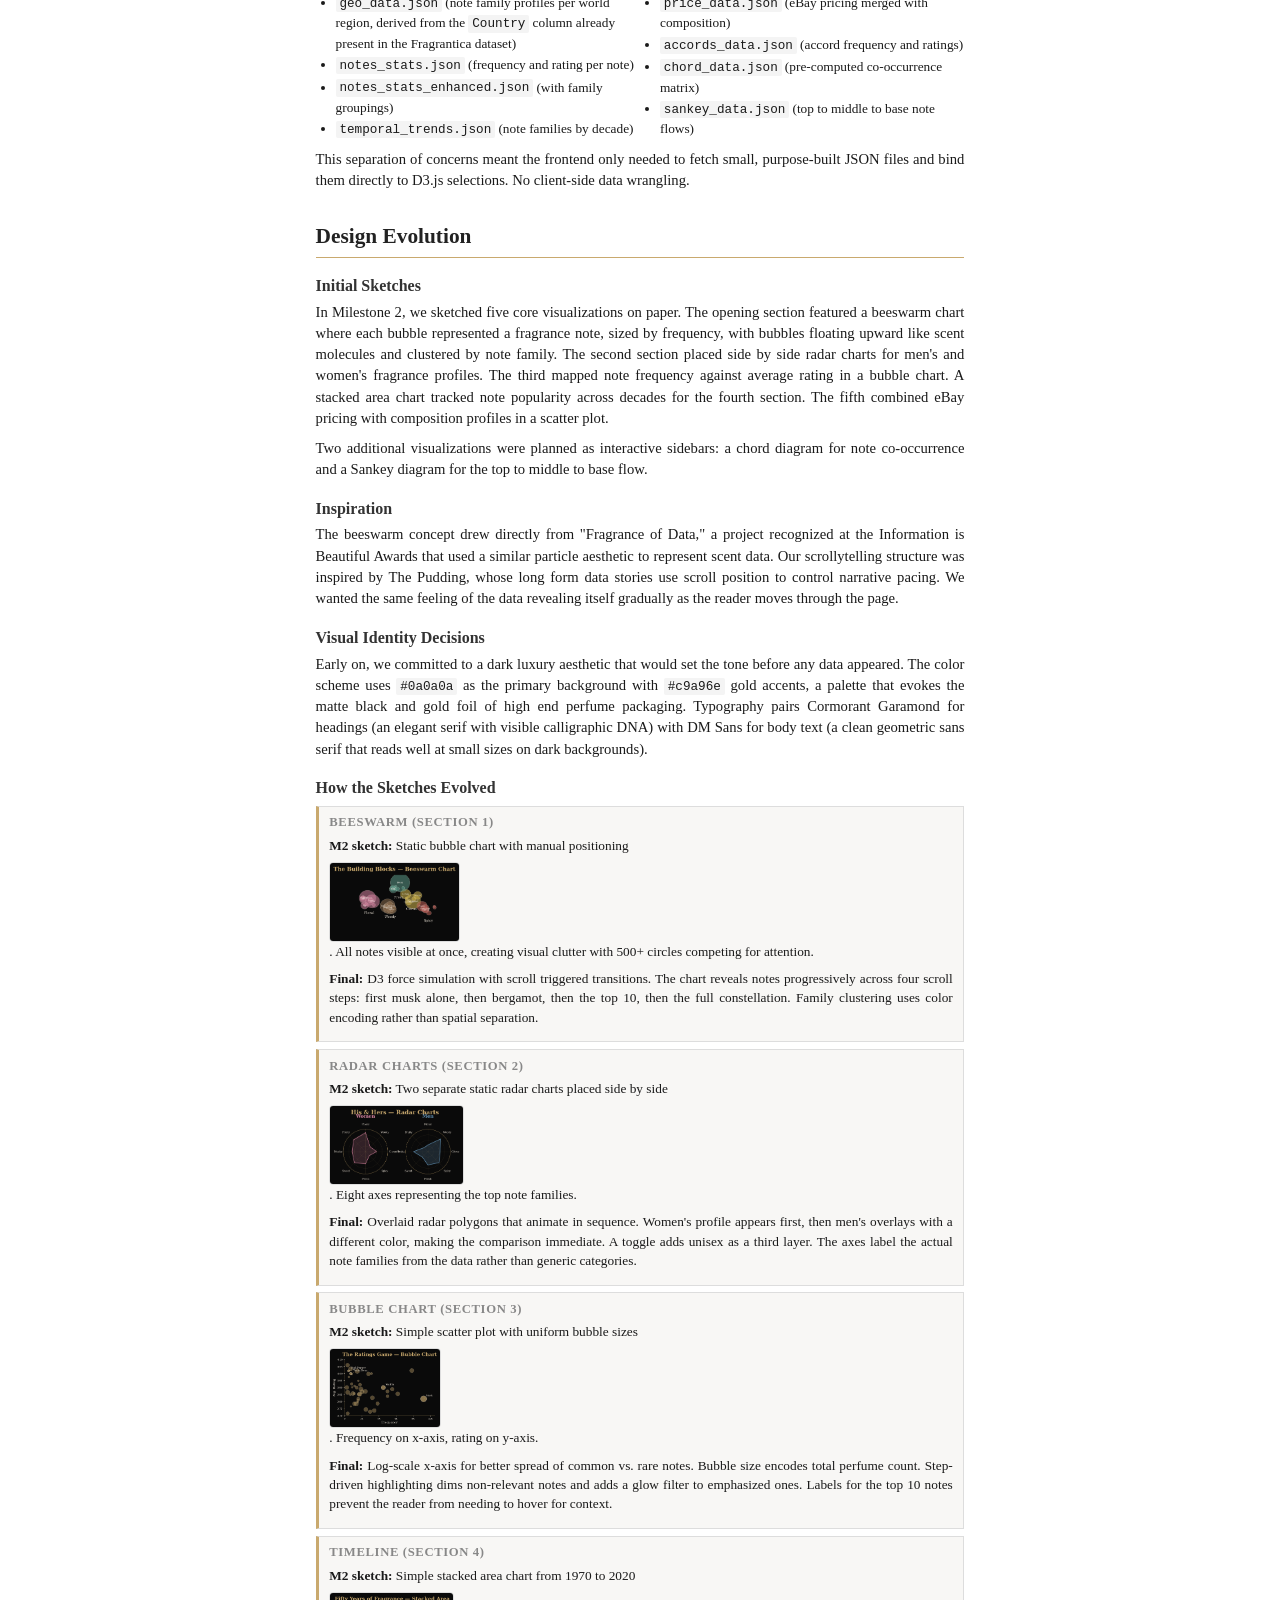
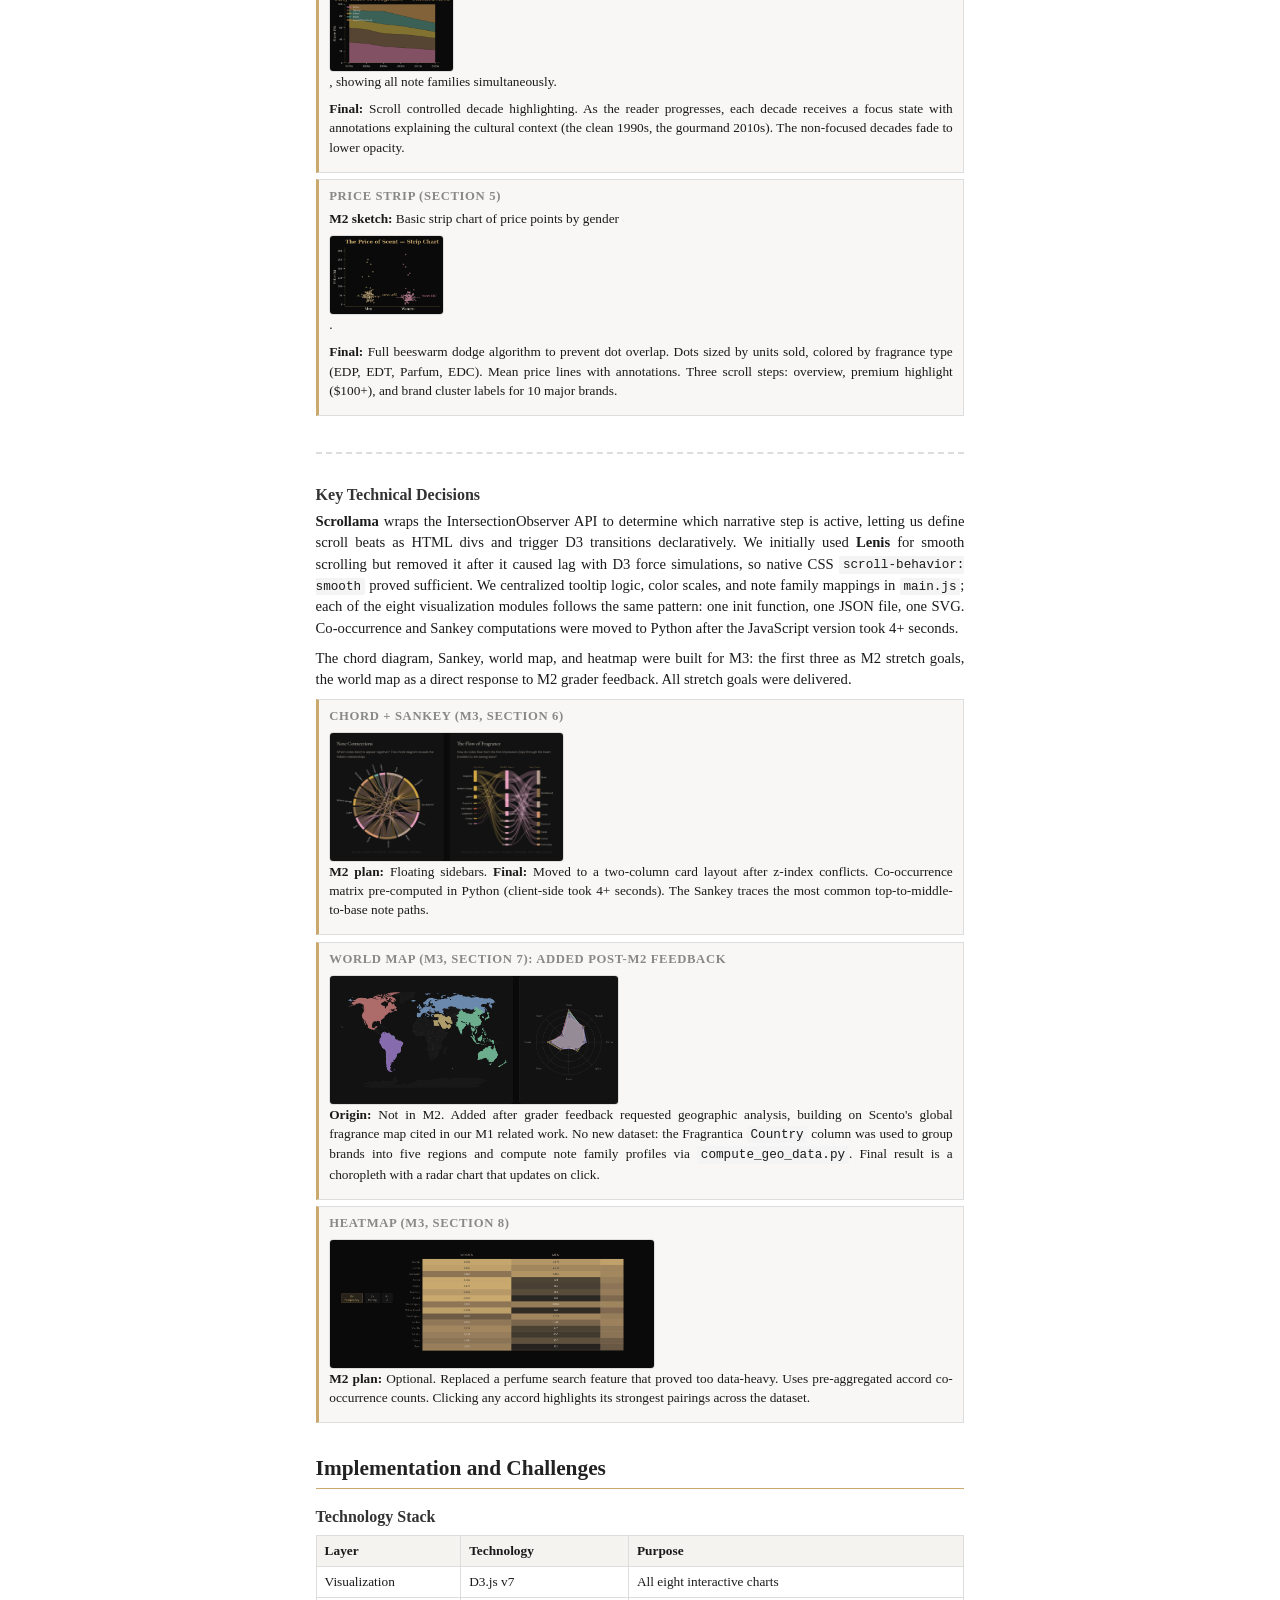
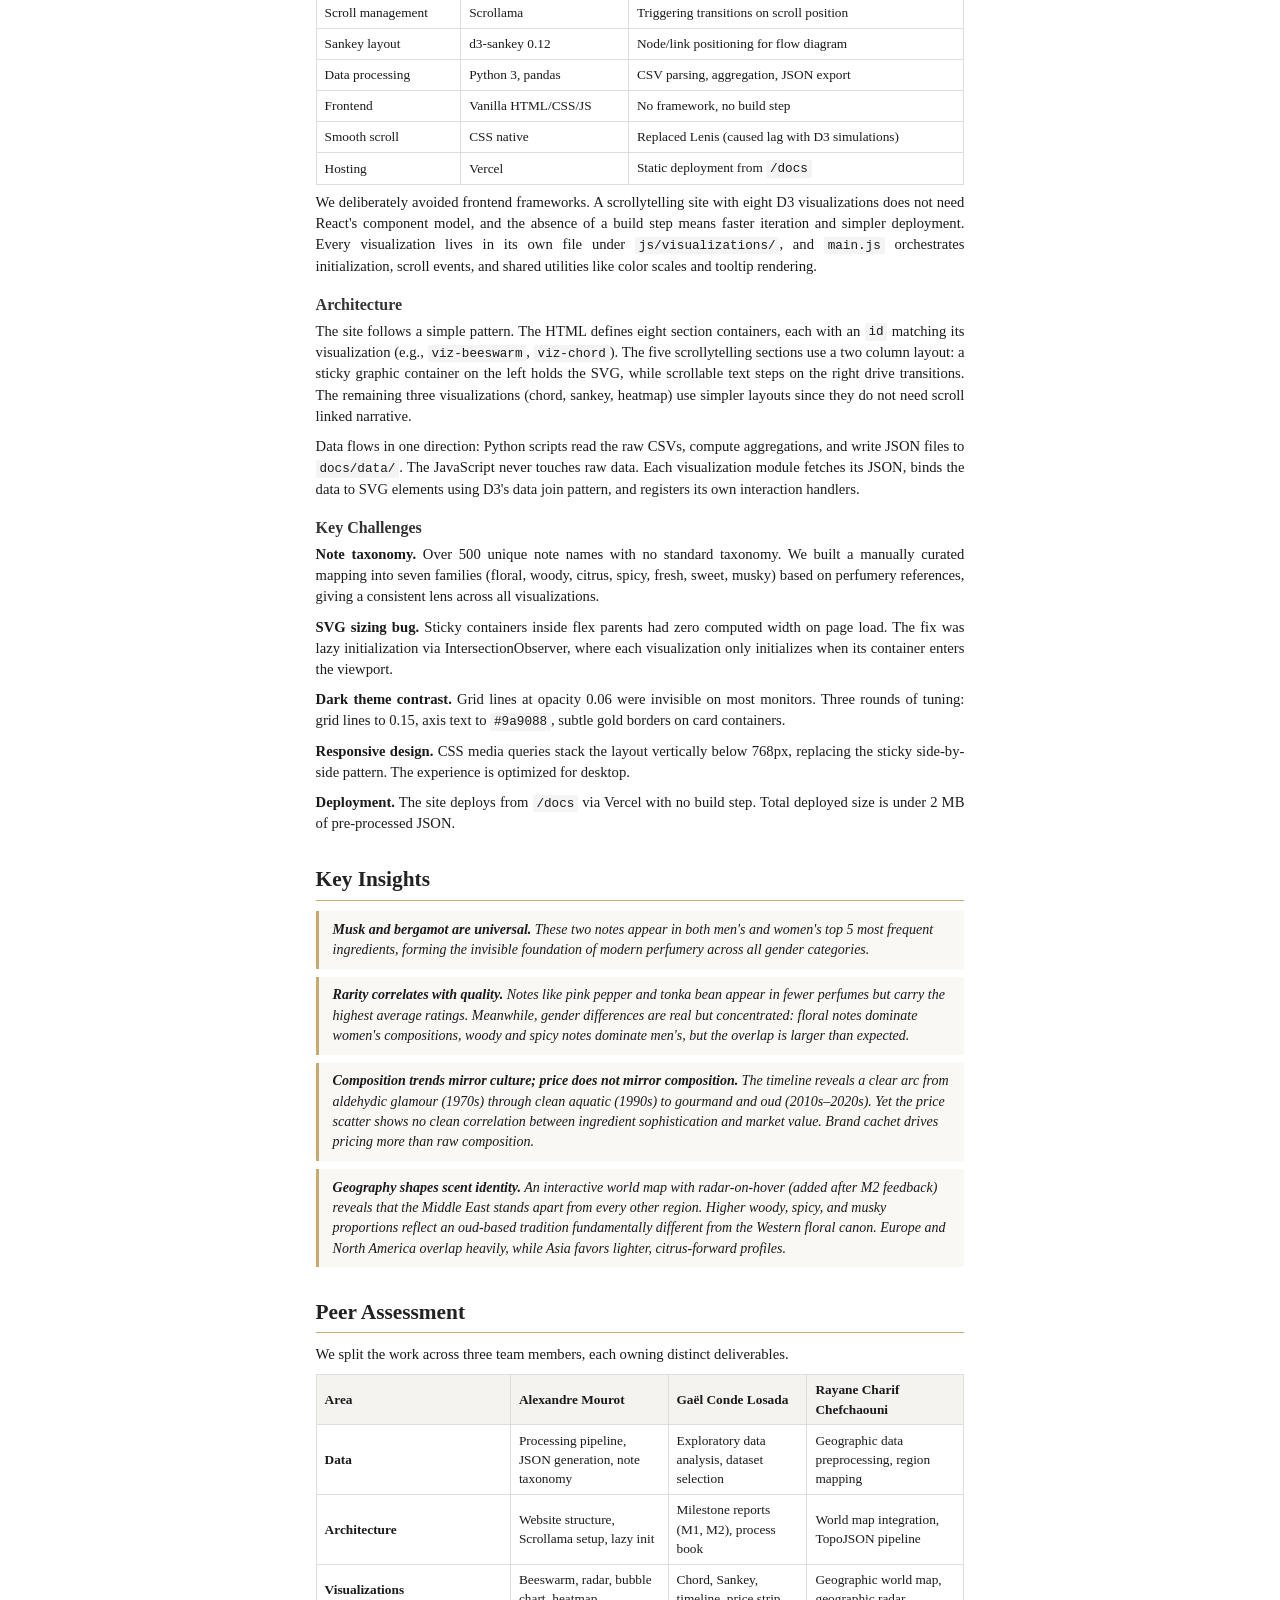
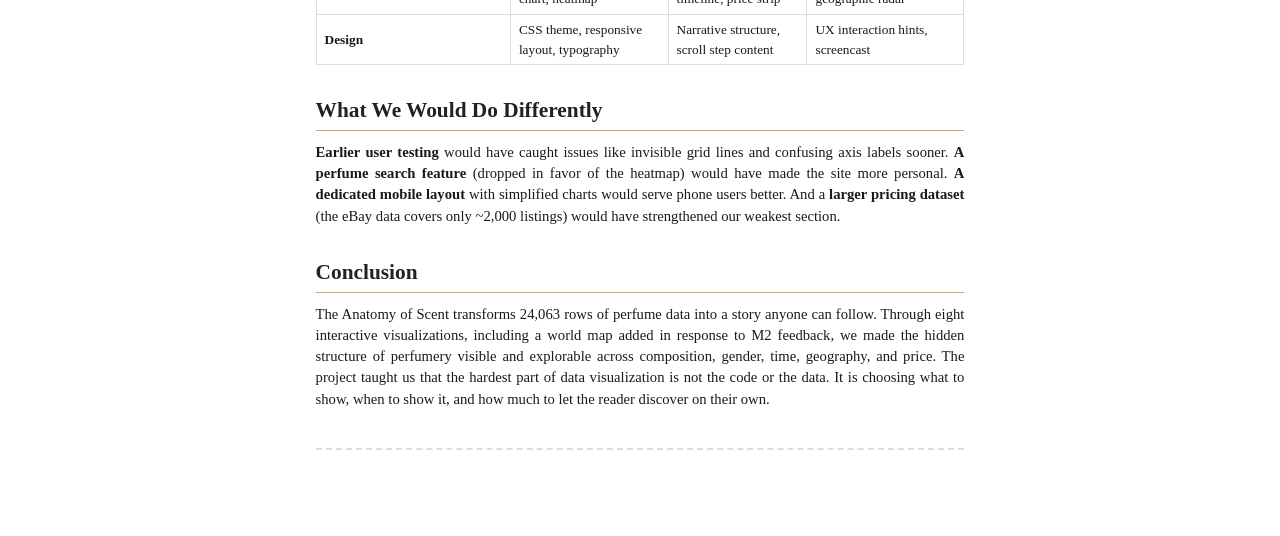
==== commit ca99e393: "fix: processbook for M3 clarifications" ====
--- a/milestones/ProcessBook.html
+++ b/milestones/ProcessBook.html
@@ -30,7 +30,7 @@
     body {
       font-family: Georgia, 'Times New Roman', serif;
       font-size: 11pt;
-      line-height: 1.55;
+      line-height: 1.45;
       color: #1a1a1a;
       background: #fff;
       max-width: 210mm;
@@ -143,8 +143,8 @@
       background: #f8f7f5;
       border: 1px solid #ddd;
       border-left: 3px solid #c9a96e;
-      padding: 0.8em 1em;
-      margin: 0.8em 0;
+      padding: 0.5em 0.8em;
+      margin: 0.5em 0;
       font-size: 10pt;
     }
 
@@ -161,7 +161,7 @@
     table {
       width: 100%;
       border-collapse: collapse;
-      margin: 0.8em 0;
+      margin: 0.5em 0;
       font-size: 10pt;
     }
 
@@ -276,7 +276,7 @@
   <h2>Overview</h2>
 
   <p>
-    We built a scrollytelling website that explores what makes a perfume attractive. Using 24,063 perfumes scraped from Fragrantica and over 2,000 eBay listings, the site walks the reader through perfume composition patterns, gender differences in fragrance profiles, temporal trends spanning five decades, and the relationship between scent and market price. Eight interactive D3.js visualizations drive the narrative, each revealing a different facet of the data.
+    We built a scrollytelling website that explores what makes a perfume attractive. Using 24,063 perfumes from the Fragrantica dataset on Kaggle and over 2,000 eBay listings, the site walks the reader through perfume composition patterns, gender differences in fragrance profiles, temporal trends spanning five decades, and the relationship between scent and market price. Eight interactive D3.js visualizations drive the narrative, each revealing a different facet of the data.
   </p>
 
   <p>
@@ -322,7 +322,7 @@
   <p>The pipeline outputs eight JSON files, each tailored to a specific visualization:</p>
 
   <ul class="file-list">
-    <li><code>geo_data.json</code> (geographic note profiles by region)</li>
+    <li><code>geo_data.json</code> (note family profiles per world region, derived from the <code>Country</code> column already present in the Fragrantica dataset)</li>
     <li><code>notes_stats.json</code> (frequency and rating per note)</li>
     <li><code>notes_stats_enhanced.json</code> (with family groupings)</li>
     <li><code>temporal_trends.json</code> (note families by decade)</li>
@@ -364,31 +364,31 @@
 
   <div class="sketch-box">
     <div class="sketch-label">Beeswarm (Section 1)</div>
-    <p><strong>M2 sketch:</strong> Static bubble chart with manual positioning <br><img src="[data-uri]" style="max-width:100%;max-height:110px;border:1px solid #ddd;border-radius:4px;margin-top:0.5em;display:block;" alt="beeswarm wireframe">. All notes visible at once, creating visual clutter with 500+ circles competing for attention.</p>
+    <p><strong>M2 sketch:</strong> Static bubble chart with manual positioning <br><img src="[data-uri]" style="max-width:100%;max-height:80px;border:1px solid #ddd;border-radius:4px;margin-top:0.5em;display:block;" alt="beeswarm wireframe">. All notes visible at once, creating visual clutter with 500+ circles competing for attention.</p>
     <p><strong>Final:</strong> D3 force simulation with scroll triggered transitions. The chart reveals notes progressively across four scroll steps: first musk alone, then bergamot, then the top 10, then the full constellation. Family clustering uses color encoding rather than spatial separation.</p>
   </div>
 
   <div class="sketch-box">
     <div class="sketch-label">Radar Charts (Section 2)</div>
-    <p><strong>M2 sketch:</strong> Two separate static radar charts placed side by side <br><img src="[data-uri]